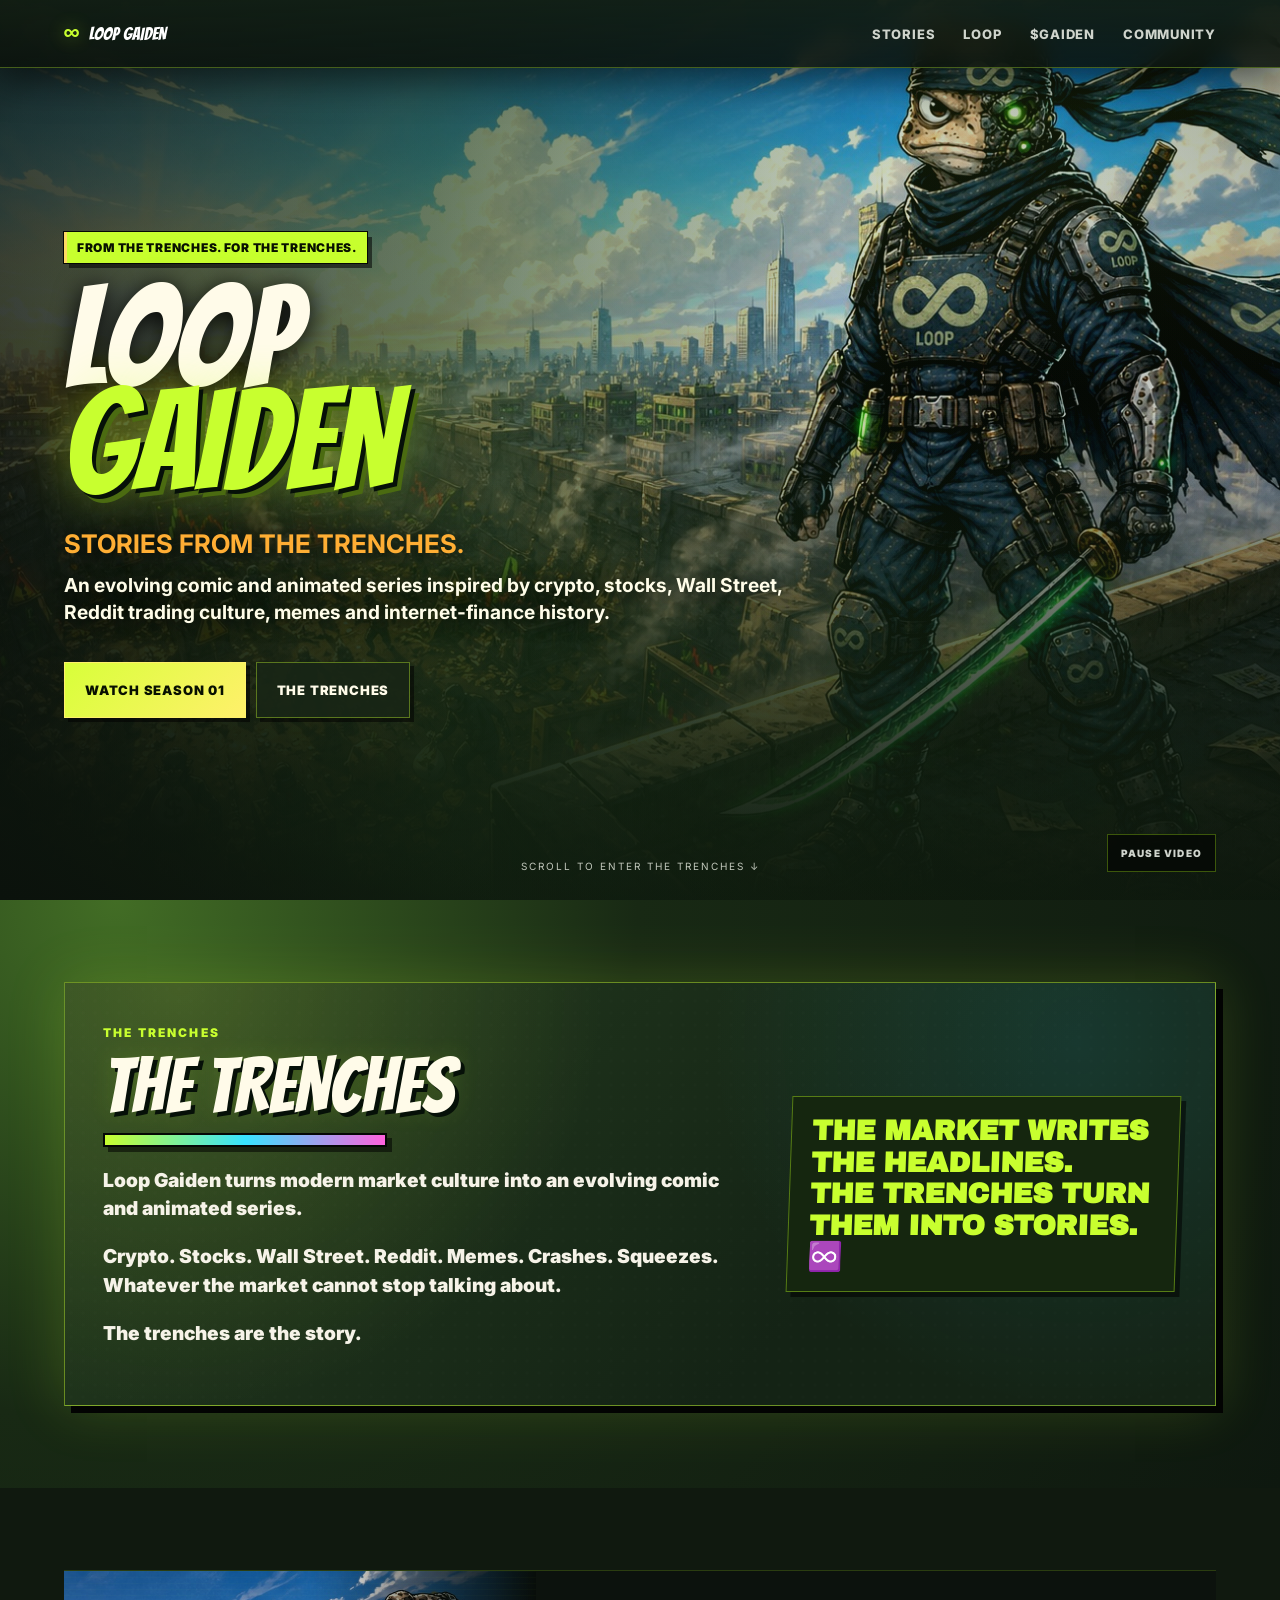
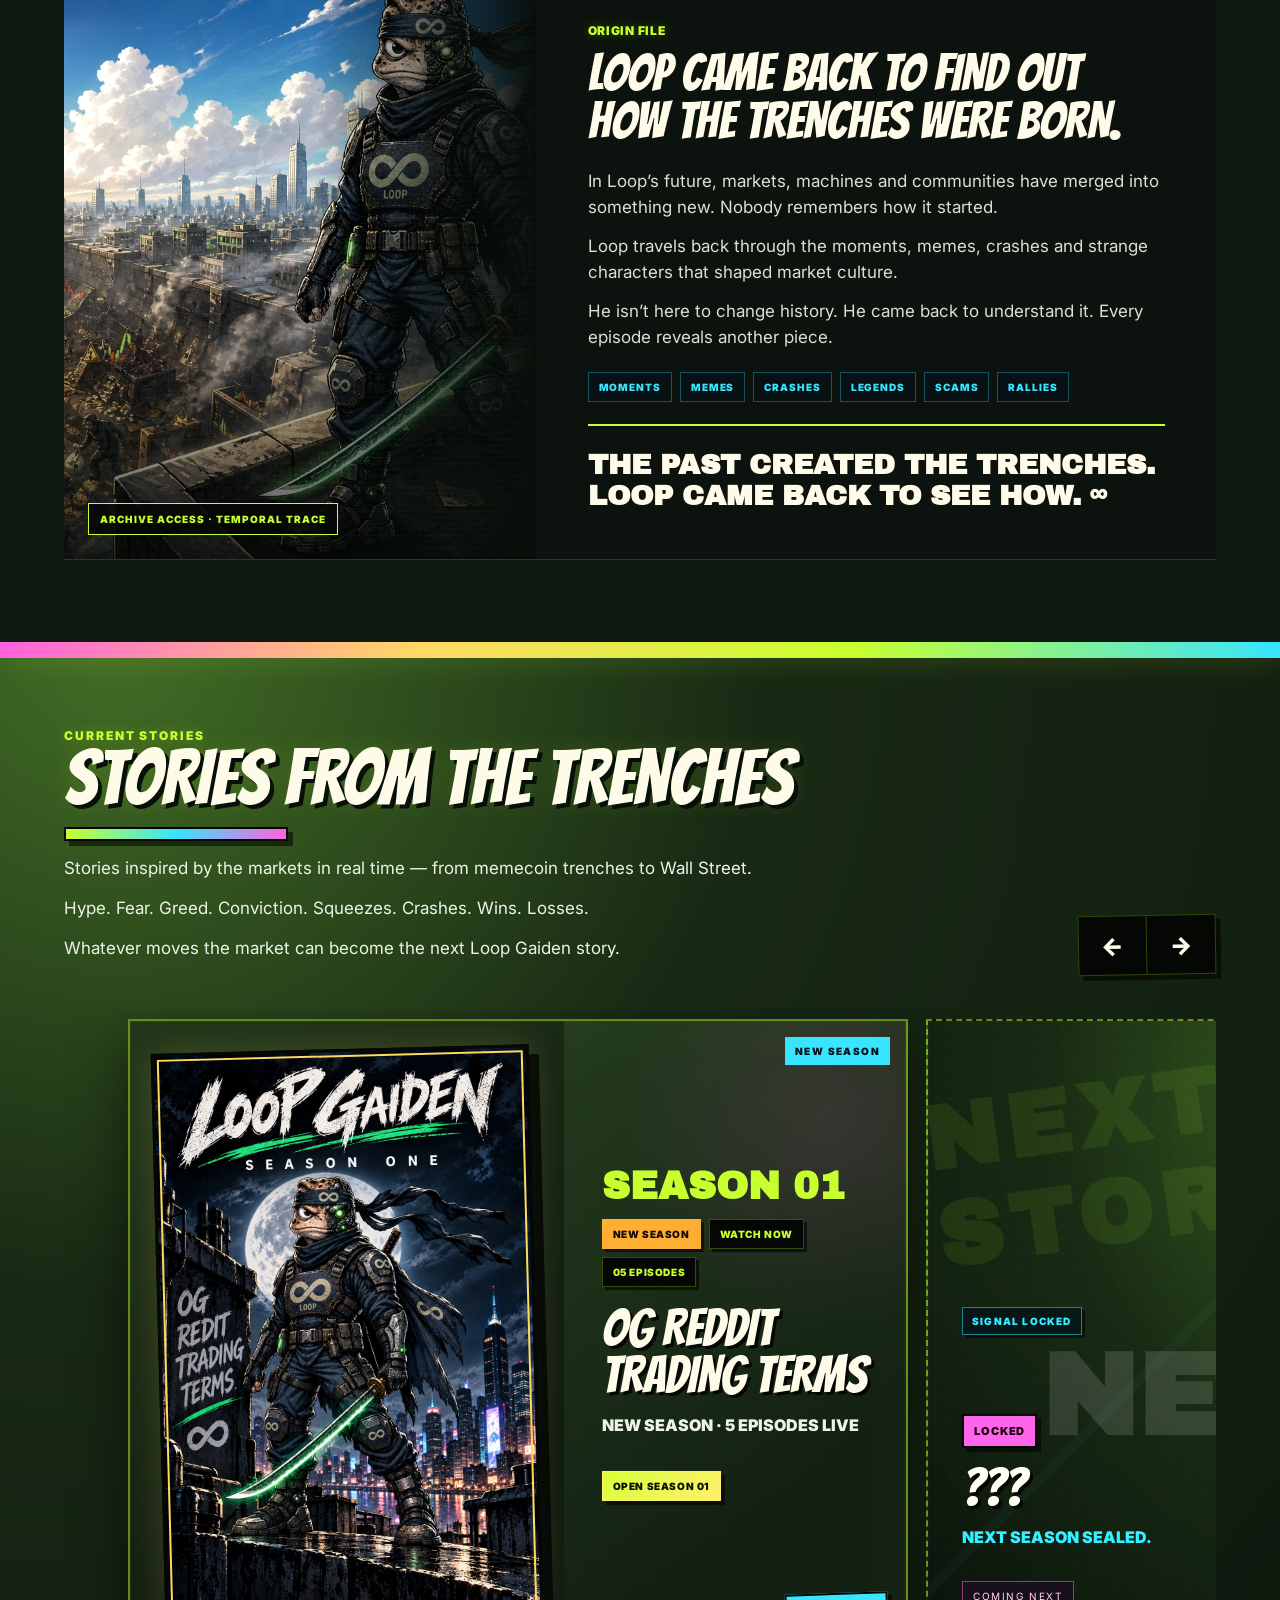
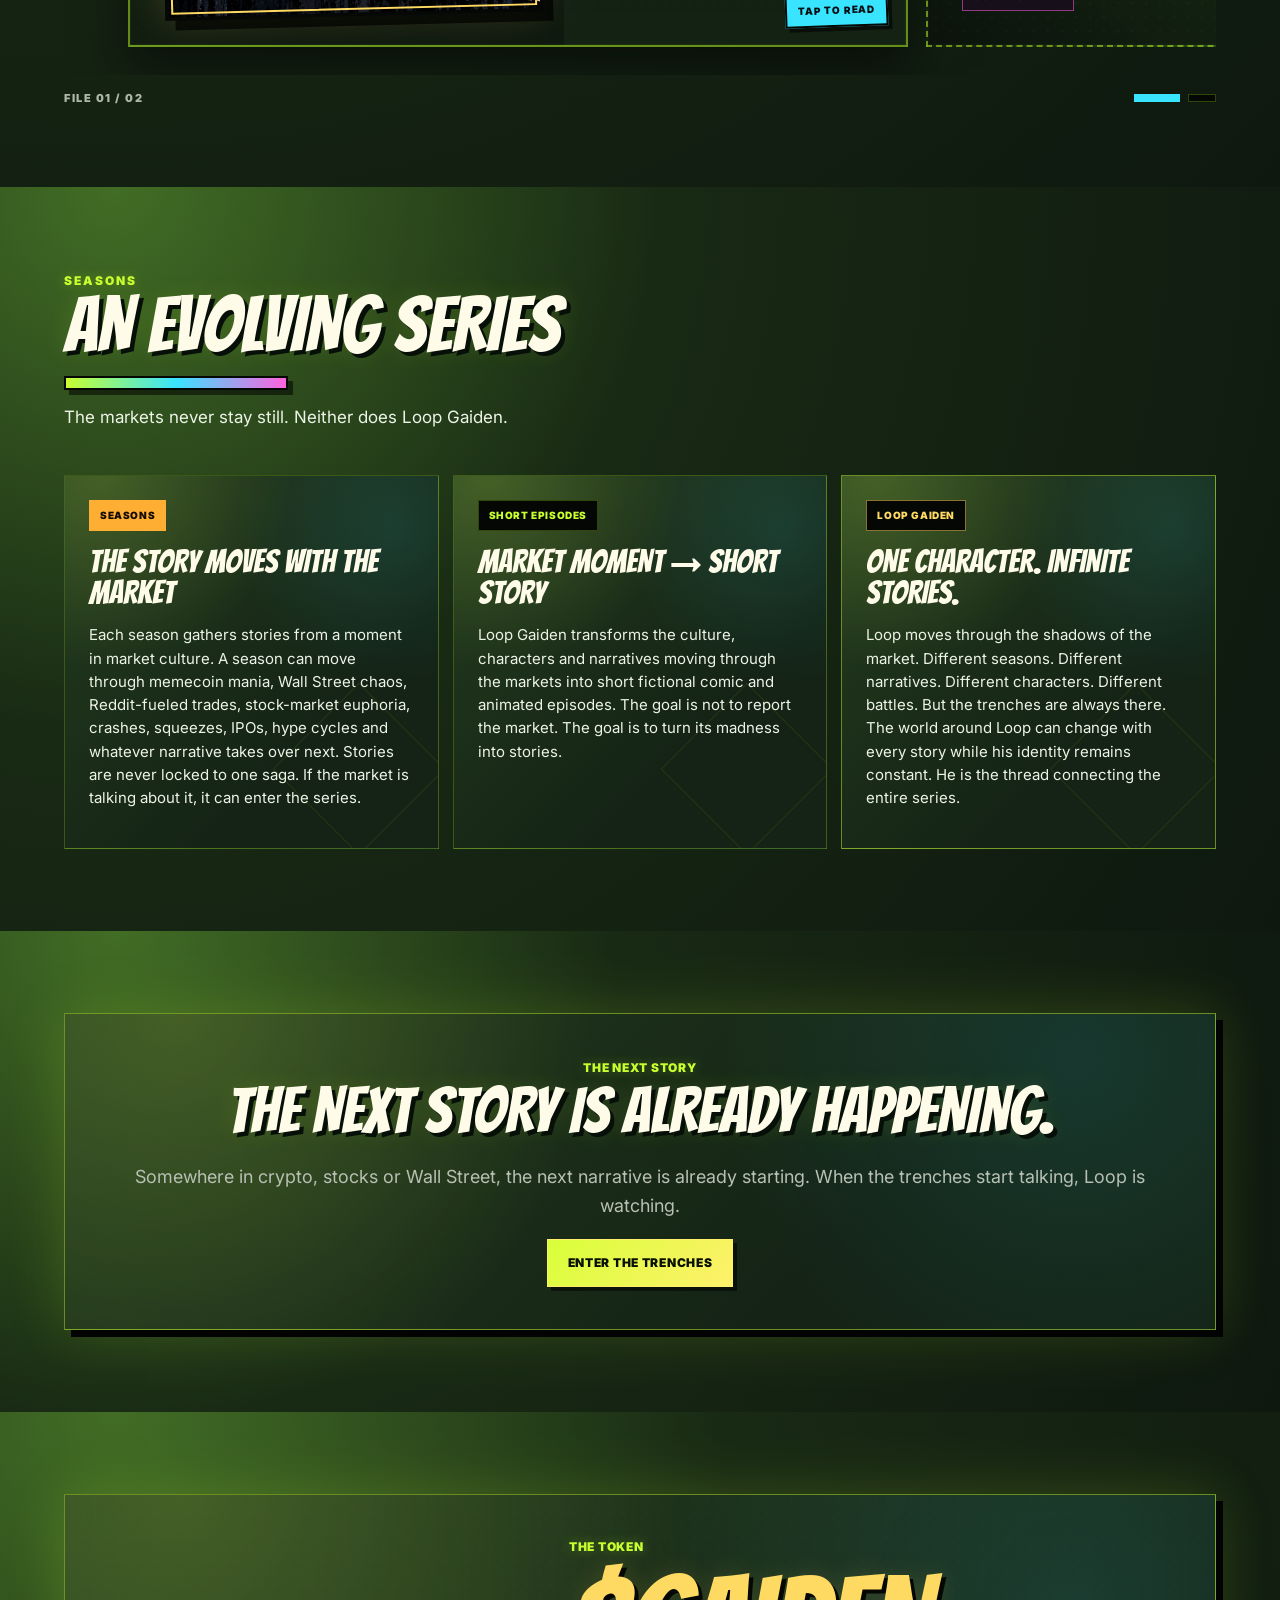
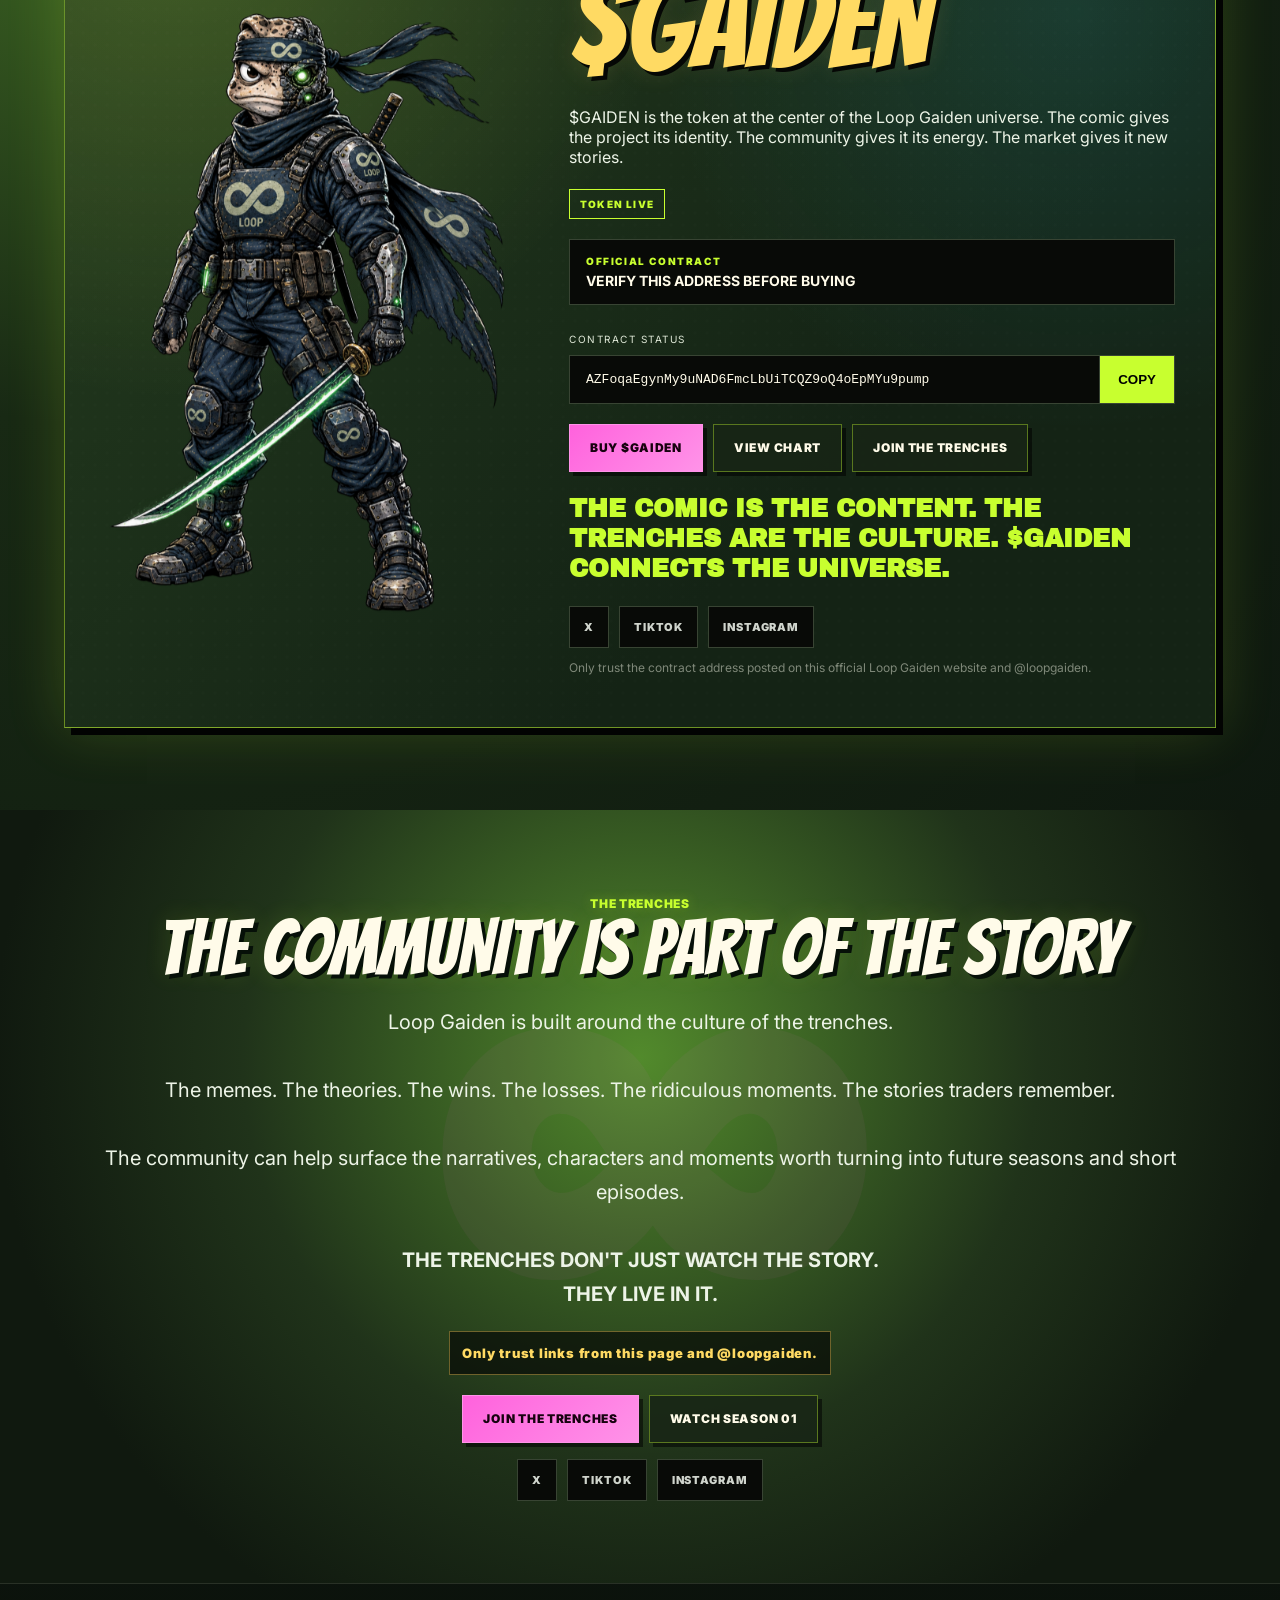
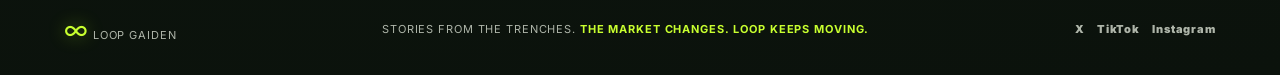
==== index.html @ d31ea7ac "Remove legacy issues from website" ====
<!doctype html>
<html lang="en">
<head>
  <meta charset="utf-8" />
  <meta name="viewport" content="width=device-width,initial-scale=1" />
  <meta name="theme-color" content="#10190f" />
  <meta name="description" content="Loop Gaiden is an evolving comic and animated series inspired by crypto, stocks, Wall Street, Reddit trading culture, memes and internet-finance history." />
  <link rel="canonical" href="https://loopgaiden.com/" />
  <meta property="og:type" content="website" />
  <meta property="og:url" content="https://loopgaiden.com/#issue-004" />
  <meta property="og:title" content="Loop Gaiden — Stories From the Trenches" />
  <meta property="og:description" content="Seasons and short episodes inspired by the markets, memes and internet-finance culture." />
  <meta property="og:image" content="https://loopgaiden.com/assets/optimized/season-01-og-reddit.jpg?v=20260922-season-01" />
  <meta property="og:image:alt" content="Loop Gaiden Season 01 OG Reddit Trading Terms poster" />
  <meta name="twitter:card" content="summary_large_image" />
  <meta name="twitter:title" content="Loop Gaiden — Stories From the Trenches" />
  <meta name="twitter:description" content="Seasons and short episodes inspired by the markets, memes and internet-finance culture." />
  <meta name="twitter:image" content="https://loopgaiden.com/assets/optimized/season-01-og-reddit.jpg?v=20260922-season-01" />
  <meta name="twitter:image:alt" content="Loop Gaiden Season 01 OG Reddit Trading Terms poster" />
  <title>Loop Gaiden — Enter the Trenches</title>
  <link rel="icon" href="assets/loop.png" type="image/png" />
  <link rel="apple-touch-icon" href="assets/loop.png" />
  <link rel="stylesheet" href="styles.css?v=20260923-clean-episodes" />
</head>
<body>
  <div class="grain" aria-hidden="true"></div>

  <header class="nav">
    <a class="brand" href="#top" aria-label="Loop Gaiden home">
      <span class="brand-mark">∞</span>
      <span>LOOP GAIDEN</span>
    </a>
    <button class="menu-btn" aria-label="Toggle menu" aria-expanded="false">☰</button>
    <nav class="nav-links">
      <a href="#stories">Stories</a>
      <a href="#loop">Loop</a>
      <a href="#token">$GAIDEN</a>
      <a href="#community">Community</a>
    </nav>
  </header>

  <main id="top">
    <section class="hero">
      <img class="hero-poster" src="assets/optimized/hero-loop-rooftop.jpg" alt="" />
      <video class="hero-bg" autoplay muted defaultmuted loop playsinline preload="metadata" poster="assets/optimized/hero-loop-rooftop.jpg" aria-hidden="true">
        <source src="assets/web-video/hero-bg-h264.mp4" type="video/mp4" />
      </video>
      <div class="hero-overlay"></div>
      <div class="hero-copy reveal">
        <div class="eyebrow">FROM THE TRENCHES. FOR THE TRENCHES.</div>
        <div class="hero-badge">STORIES FROM THE MARKET</div>
        <div class="start-cue">NEW SEASONS. SHORT EPISODES. SAME TRENCHES.</div>
        <h1>LOOP<br><span>GAIDEN</span></h1>
        <p class="hero-line"><strong>STORIES FROM THE TRENCHES.</strong><br><span>An evolving comic and animated series inspired by crypto, stocks, Wall Street, Reddit trading culture, memes and internet-finance history.</span><br><small>The market changes.<br>The stories move with it.</small></p>
        <div class="hero-actions">
          <a class="btn primary" href="#issue-004" data-open-issue="featuredSeason">WATCH SEASON 01</a>
          <a class="btn" href="#trenches">THE TRENCHES</a>
          <a class="btn ghost" href="#token">BUY $GAIDEN</a>
        </div>
      </div>
      <button class="hero-video-toggle" type="button" data-hero-video-toggle aria-pressed="false">PAUSE VIDEO</button>
      <div class="scroll-cue">SCROLL TO ENTER THE TRENCHES ↓</div>
    </section>

    <section class="latest-transmission">
      <div class="latest-inner reveal">
        <div>
          <span class="kicker">NOW PLAYING</span>
          <h2>SEASON 01: OG REDDIT TRADING TERMS</h2>
          <div class="launch-strip">
            <span>SEASON 01</span>
            <span>OG REDDIT TRADING TERMS</span>
            <span>EPISODES 01-05 LIVE</span>
          </div>
        </div>
        <button class="btn primary" type="button" data-open-issue="featuredSeason">OPEN SEASON</button>
      </div>
    </section>

    <section id="game" class="section game-section" hidden aria-hidden="true">
      <div class="game-inner reveal">
        <div class="game-copy">
          <span class="kicker">ARCADE FILE</span>
          <h2>LOOP GAIDEN GAME</h2>
          <p>A future 2D fight game set inside the wider Loop Gaiden universe, where Loop battles through trench culture one threat at a time.</p>
          <a class="game-cta" href="#mission">PAUSED</a>
        </div>
        <a class="game-cartridge game-cartridge-link" href="#mission" aria-label="Loop Gaiden series format">
          <img src="assets/game-clean.png" alt="" />
          <div class="game-glow"></div>
        </a>
      </div>
    </section>

    <section id="trenches" class="manifesto section culture-section">
      <div class="trenches-panel reveal">
        <div>
          <span>THE TRENCHES</span>
          <h2>THE TRENCHES</h2>
          <p>Loop Gaiden turns modern market culture into an evolving comic and animated series.</p>
          <p>Crypto. Stocks. Wall Street. Reddit. Memes. Crashes. Squeezes. Whatever the market cannot stop talking about.</p>
          <p>The trenches are the story.</p>
        </div>
        <div class="trenches-statements">
          <strong>THE MARKET WRITES THE HEADLINES.
THE TRENCHES TURN THEM INTO STORIES. ♾️</strong>
        </div>
      </div>
    </section>

    <section id="loop" class="section origin-section">
      <div class="origin-layout reveal">
        <div class="origin-visual" aria-hidden="true">
          <img src="assets/optimized/hero-loop-rooftop.jpg" alt="" />
          <div class="origin-scan"></div>
          <span>ARCHIVE ACCESS · TEMPORAL TRACE</span>
        </div>
        <div class="origin-copy">
          <span class="kicker">ORIGIN FILE</span>
          <h2>LOOP CAME BACK TO FIND OUT HOW THE TRENCHES WERE BORN.</h2>
          <p>In Loop’s future, markets, machines and communities have merged into something new. Nobody remembers how it started.</p>
          <p>Loop travels back through the moments, memes, crashes and strange characters that shaped market culture.</p>
          <p>He isn’t here to change history. <strong>He came back to understand it.</strong> Every episode reveals another piece.</p>
          <div class="origin-signals" aria-label="Market history signals"><span>MOMENTS</span><span>MEMES</span><span>CRASHES</span><span>LEGENDS</span><span>SCAMS</span><span>RALLIES</span></div>
          <strong class="origin-final">THE PAST CREATED THE TRENCHES.<br>LOOP CAME BACK TO SEE HOW. ∞</strong>
        </div>
      </div>
    </section>

    <section id="stories" class="section lords">
      <div class="issues-head reveal">
        <div class="section-head">
          <span>CURRENT STORIES</span>
          <h2>STORIES FROM THE TRENCHES</h2>
          <p>Stories inspired by the markets in real time — from memecoin trenches to Wall Street.<br><br>Hype. Fear. Greed. Conviction. Squeezes. Crashes. Wins. Losses.<br><br>Whatever moves the market can become the next Loop Gaiden story.</p>
        </div>
        <div class="issue-slider-controls" aria-label="Story slider controls">
          <button type="button" data-issue-slide="prev" aria-label="Previous story">←</button>
          <button type="button" data-issue-slide="next" aria-label="Next story">→</button>
        </div>
      </div>

      <div class="lord-grid issue-slider" data-issue-slider>
        <article class="lord-card farmer issue-cover reveal visible" data-ribbon="NEW SEASON" data-issue-key="featuredSeason" data-issue-target="story" role="button" tabindex="0" aria-controls="story" aria-expanded="false">
          <div class="cover-frame">
            <img src="assets/optimized/season-01-og-reddit.jpg?v=20260922-season-01" alt="Season 01 OG Reddit Trading Terms poster" />
          </div>
          <div class="lord-info issue-card-info">
            <div class="lord-index">SEASON 01</div>
            <div class="issue-card-badges">
              <span>LIVE NOW</span>
              <span>WATCH NOW</span>
              <span>05 EPISODES</span>
            </div>
            <h3>OG REDDIT TRADING TERMS</h3>
            <p>NEW SEASON · 5 EPISODES LIVE</p>
            <span class="status active issue-button" data-issue-label="OPEN SEASON 01" data-issue-key="featuredSeason">OPEN SEASON 01</span>
          </div>
        </article>

        <article class="lord-card silhouette reveal visible"><div><b>NEXT</b><h3>???</h3><p>NEXT SEASON SEALED.</p><span>COMING NEXT</span></div></article>
      </div>
      <div class="issue-slider-status" aria-live="polite">
        <span data-issue-slider-status>SEASON 01 / 02</span>
        <div class="issue-slider-dots" data-issue-slider-dots aria-label="Issue slider position"></div>
      </div>
      <div class="issue-unlock-cue reveal">
        <span>THE TRENCHES CHANGE.</span>
        <strong>THE STORIES EVOLVE.</strong>
      </div>
    </section>

    <section id="mission" class="section mission">
      <div class="section-head reveal">
        <span>SEASONS</span>
        <h2>AN EVOLVING SERIES</h2>
        <p>The markets never stay still. Neither does Loop Gaiden.</p>
      </div>

      <div class="mission-path reveal">
        <article class="mission-chapter live">
          <div class="mission-marker">01</div>
          <div class="mission-card">
            <span class="mission-status">SEASONS</span>
            <h3>THE STORY MOVES WITH THE MARKET</h3>
            <p>Each season gathers stories from a moment in market culture. A season can move through memecoin mania, Wall Street chaos, Reddit-fueled trades, stock-market euphoria, crashes, squeezes, IPOs, hype cycles and whatever narrative takes over next. Stories are never locked to one saga. If the market is talking about it, it can enter the series.</p>
            <ul>
              <li>Evolving seasons</li><li>Short comic episodes</li><li>Animated releases</li><li>New trench characters</li><li>Wall Street and stock-market stories</li><li>Crypto and memecoin culture</li><li>Reddit and internet-finance history</li><li>Loop keeps moving</li>
            </ul>
            <strong class="trenches-call">THE MARKET NEVER STOPS. NEITHER DO THE STORIES. ∞</strong>
          </div>
        </article>

        <article class="mission-chapter active">
          <div class="mission-marker">02</div>
          <div class="mission-card">
            <span class="mission-status">SHORT EPISODES</span>
            <h3>MARKET MOMENT → SHORT STORY</h3>
            <p>Loop Gaiden transforms the culture, characters and narratives moving through the markets into short fictional comic and animated episodes. The goal is not to report the market. The goal is to turn its madness into stories.</p>
            <ul><li>01 — THE MARKET MOVES: A new narrative captures everyone's attention.</li><li>02 — THE TRENCHES REACT: Traders, communities and the internet turn it into culture.</li><li>03 — LOOP ENTERS THE STORY: That moment becomes a run of short episodes.</li></ul>
            <strong class="trenches-call">CRYPTO. STOCKS. WALL STREET. MEMES. MARKET PSYCHOLOGY. INTERNET CULTURE.</strong>
          </div>
        </article>

        <article id="loop" class="mission-chapter next">
          <div class="mission-marker">03</div>
          <div class="mission-card">
            <span class="mission-status">LOOP GAIDEN</span>
            <h3>ONE CHARACTER. INFINITE STORIES.</h3>
            <p>Loop moves through the shadows of the market. Different seasons. Different narratives. Different characters. Different battles. But the trenches are always there. The world around Loop can change with every story while his identity remains constant. He is the thread connecting the entire series.</p>
            <strong class="trenches-call">THE MARKET CHANGES. LOOP KEEPS MOVING. ∞</strong>
          </div>
        </article>

        <article class="mission-final">
          <span>THE NEXT STORY</span>
          <h3>The next story<br>is already happening.</h3>
          <p>Somewhere in crypto, stocks or Wall Street, the next narrative is already starting. When the trenches start talking, Loop is watching.</p>
          <strong>THE MARKET WRITES THE HEADLINES. WE TURN THEM INTO COMICS. ∞</strong>
        </article>
      </div>
    </section>

    <section id="story" class="section story issue-viewer" aria-hidden="true">
      <div class="section-head reveal">
        <span>SEASON 01</span>
        <h2>OG REDDIT TRADING TERMS</h2>
        <p>Five short episodes tracing the language and rituals of the early trenches.</p>
      </div>
      <div class="scene-stack">
        <article class="issue-start reveal" id="issue-cover" data-issue-cover>
          <div class="issue-start-cover"><img src="assets/optimized/season-01-og-reddit.jpg?v=20260922-season-01" alt="Season 01 OG Reddit Trading Terms poster" /></div>
          <div class="issue-start-copy"><span class="kicker">SEASON 01</span><h3>OG REDDIT TRADING TERMS</h3><p>Stonks. Apes. Altseason. Buttcoin. Gain Porn. The language of the trenches begins here.</p></div>
        </article>
      </div>
    </section>

    <section class="section next-issue">
      <div class="next-issue-inner reveal">
        <span class="kicker">THE NEXT STORY</span>
        <h2>THE NEXT STORY IS ALREADY HAPPENING.</h2>
        <p>Somewhere in crypto, stocks or Wall Street, the next narrative is already starting. When the trenches start talking, Loop is watching.</p>
        <a class="btn primary" href="#community">ENTER THE TRENCHES</a>
      </div>
    </section>

    <section id="token" class="section token">
      <div class="token-card reveal">
        <img src="assets/loop.png" alt="Loop" />
        <div>
          <span class="kicker">THE TOKEN</span>
          <h2>$GAIDEN</h2>
          <p>$GAIDEN is the token at the center of the Loop Gaiden universe. The comic gives the project its identity. The community gives it its energy. The market gives it new stories.</p>
          <div class="launch-badge">TOKEN LIVE</div>
          <div class="launch-state">
            <span>OFFICIAL CONTRACT</span>
            <strong>VERIFY THIS ADDRESS BEFORE BUYING</strong>
          </div>
          <label>CONTRACT STATUS</label>
          <div class="ca-row">
            <code id="ca">AZFoqaEgynMy9uNAD6FmcLbUiTCQZ9oQ4oEpMYu9pump</code>
            <button id="copyCA">COPY</button>
          </div>
          <div class="token-actions">
            <a class="btn primary" href="https://pump.fun/coin/AZFoqaEgynMy9uNAD6FmcLbUiTCQZ9oQ4oEpMYu9pump" target="_blank" rel="noopener">BUY $GAIDEN</a>
            <a class="btn" href="https://dexscreener.com/solana/AZFoqaEgynMy9uNAD6FmcLbUiTCQZ9oQ4oEpMYu9pump" target="_blank" rel="noopener">VIEW CHART</a>
            <a class="btn" href="#community">JOIN THE TRENCHES</a>
          </div>
          <strong class="token-tagline">THE COMIC IS THE CONTENT. THE TRENCHES ARE THE CULTURE. $GAIDEN CONNECTS THE UNIVERSE.</strong>
          <div class="social-links" aria-label="Loop Gaiden social links">
            <a href="https://x.com/loopgaiden" target="_blank" rel="noopener">X</a>
            <a href="https://www.tiktok.com/@loopgaiden" target="_blank" rel="noopener">TikTok</a>
            <a href="https://www.instagram.com/loopgaiden/" target="_blank" rel="noopener">Instagram</a>
          </div>
          <p class="fineprint">Only trust the contract address posted on this official Loop Gaiden website and @loopgaiden.</p>
        </div>
      </div>
    </section>

    <section id="community" class="section community">
      <div class="community-inner reveal">
        <span class="kicker">THE TRENCHES</span>
        <h2>THE COMMUNITY IS PART OF THE STORY</h2>
        <p>Loop Gaiden is built around the culture of the trenches.<br><br>The memes. The theories. The wins. The losses. The ridiculous moments. The stories traders remember.<br><br>The community can help surface the narratives, characters and moments worth turning into future seasons and short episodes.<br><br><strong>THE TRENCHES DON'T JUST WATCH THE STORY.<br>THEY LIVE IN IT.</strong></p>
        <p class="official-warning">Only trust links from this page and @loopgaiden.</p>
        <div class="community-actions">
          <a class="btn primary" href="https://x.com/loopgaiden" target="_blank" rel="noopener">JOIN THE TRENCHES</a>
          <button class="btn" type="button" data-open-issue="featuredSeason">WATCH SEASON 01</button>
        </div>
        <div class="social-links community-socials" aria-label="Loop Gaiden social links">
          <a href="https://x.com/loopgaiden" target="_blank" rel="noopener">X</a>
          <a href="https://www.tiktok.com/@loopgaiden" target="_blank" rel="noopener">TikTok</a>
          <a href="https://www.instagram.com/loopgaiden/" target="_blank" rel="noopener">Instagram</a>
        </div>
      </div>
    </section>

    <section class="section link-hub">
      <div class="section-head reveal">
        <span>OFFICIAL LINKS</span>
        <h2>FOLLOW THE REAL LOOP.</h2>
        <p>Only use these links for social updates and relaunch status.</p>
      </div>
      <div class="hub-grid reveal">
        <a href="https://x.com/loopgaiden" target="_blank" rel="noopener"><span>X</span><strong>@loopgaiden</strong></a>
        <a href="https://www.tiktok.com/@loopgaiden" target="_blank" rel="noopener"><span>TikTok</span><strong>@loopgaiden</strong></a>
        <a href="https://www.instagram.com/loopgaiden/" target="_blank" rel="noopener"><span>Instagram</span><strong>@loopgaiden</strong></a>
      </div>
    </section>
  </main>

  <footer>
    <div><span class="brand-mark">∞</span> LOOP GAIDEN</div>
    <div>STORIES FROM THE TRENCHES. <b>THE MARKET CHANGES. LOOP KEEPS MOVING.</b></div>
    <div class="footer-socials">
      <a href="https://x.com/loopgaiden" target="_blank" rel="noopener">X</a>
      <a href="https://www.tiktok.com/@loopgaiden" target="_blank" rel="noopener">TikTok</a>
      <a href="https://www.instagram.com/loopgaiden/" target="_blank" rel="noopener">Instagram</a>
    </div>
  </footer>

  <div class="mobile-sticky">
    <a href="#issue-004" data-open-issue="featuredSeason">Watch</a>
    <a href="#token">Buy</a>
    <a href="#community">Community</a>
  </div>

  <script src="script.js?v=20260924-seasons-only"></script>
</body>
</html>
---- styles.css ----
@import url('https://fonts.googleapis.com/css2?family=Archivo+Black&family=Bangers&family=Inter:wght@400;600;700;800&display=swap');

:root{
  --bg:#070906; --panel:#0d110d; --ink:#f6f3e8; --muted:#9aa294;
  --acid:#a8ef16; --acid2:#73b900; --gold:#d2a84b; --line:#273024;
  --max:1180px;
}
*{box-sizing:border-box} html{scroll-behavior:smooth} body{margin:0;background:var(--bg);color:var(--ink);font-family:Inter,system-ui,sans-serif;overflow-x:hidden}
body::selection{background:var(--acid);color:#081000}
.grain{position:fixed;inset:0;pointer-events:none;z-index:99;opacity:.08;background-image:url("data:image/svg+xml,%3Csvg viewBox='0 0 180 180' xmlns='http://www.w3.org/2000/svg'%3E%3Cfilter id='n'%3E%3CfeTurbulence type='fractalNoise' baseFrequency='.9' numOctaves='3' stitchTiles='stitch'/%3E%3C/filter%3E%3Crect width='100%25' height='100%25' filter='url(%23n)' opacity='.35'/%3E%3C/svg%3E")}
.nav{height:68px;position:fixed;top:0;left:0;right:0;z-index:50;display:flex;align-items:center;justify-content:space-between;padding:0 5vw;background:linear-gradient(#050705e8,#050705aa);backdrop-filter:blur(10px);border-bottom:1px solid #ffffff12}
.brand{display:flex;gap:10px;align-items:center;color:white;text-decoration:none;font-family:'Archivo Black',sans-serif;font-size:18px}.brand-mark{color:var(--acid);font-size:26px}
.nav-links{display:flex;gap:28px}.nav-links a{color:#cfd4cc;text-decoration:none;font-size:13px;font-weight:800;letter-spacing:.08em;text-transform:uppercase}.nav-links a:hover{color:var(--acid)}
.menu-btn{display:none;background:none;border:0;color:white;font-size:24px}
.hero{height:100svh;min-height:720px;position:relative;display:flex;align-items:center;overflow:hidden}.hero-bg{position:absolute;inset:0;width:100%;height:100%;object-fit:cover;filter:saturate(1.08) contrast(1.05);transform:scale(1.03)}.hero-overlay{position:absolute;inset:0;background:linear-gradient(90deg,#050705d8 0%,#050705a4 30%,#0507052b 62%,#05070542 100%),linear-gradient(0deg,#070906 0%,transparent 32%)}
.hero-copy{position:relative;z-index:2;width:min(720px,88vw);margin-left:max(5vw,calc((100vw - var(--max))/2));padding-top:50px}.eyebrow,.kicker{font-size:12px;font-weight:900;letter-spacing:.2em;color:var(--acid);text-transform:uppercase}.eyebrow{display:inline-block;margin-bottom:24px;padding:8px 10px;border-left:3px solid var(--acid);background:#0507058c}
h1,h2,h3{font-family:'Archivo Black',sans-serif;margin:0;letter-spacing:-.045em}.hero h1{font-size:clamp(72px,11vw,150px);line-height:.73;text-shadow:0 8px 50px #000}.hero h1 span{color:var(--acid)}.hero-line{font-size:clamp(20px,2vw,31px);font-weight:800;line-height:1.2;margin:36px 0}.hero-line strong{color:var(--acid)}
.hero-actions,.token-actions,.community-actions{display:flex;flex-wrap:wrap;gap:10px}.btn{display:inline-flex;align-items:center;justify-content:center;min-height:48px;padding:0 20px;border:1px solid #66725e;color:white;text-decoration:none;font-family:inherit;font-size:12px;font-weight:900;letter-spacing:.08em;background:#0b0f0bba;transition:.2s;cursor:pointer}.btn:hover{transform:translateY(-2px);border-color:var(--acid)}.btn.primary{background:var(--acid);color:#0b0d09;border-color:var(--acid)}.btn.ghost{border-color:var(--acid);color:var(--acid)}.btn.disabled{border-color:#343d31;color:#6f7869;cursor:not-allowed;transform:none}
.scroll-cue{position:absolute;bottom:28px;left:50%;transform:translateX(-50%);z-index:3;font-size:10px;letter-spacing:.2em;color:#c1c7bb}
.latest-transmission{padding:28px 5vw;background:#a8ef16;color:#081000}.latest-inner{max-width:var(--max);margin:0 auto;display:flex;align-items:center;justify-content:space-between;gap:24px}.latest-inner .kicker{color:#253300}.latest-inner h2{font-size:clamp(24px,3vw,42px);line-height:1;margin-top:6px}.latest-inner .btn.primary{border-color:#081000;background:#081000;color:var(--acid)}.launch-strip{display:flex;flex-wrap:wrap;gap:8px;margin-top:12px}.launch-strip span{display:inline-flex;align-items:center;min-height:30px;padding:0 10px;border:1px solid #081000;background:#081000;color:var(--acid);font-size:10px;font-weight:900;letter-spacing:.12em;text-transform:uppercase}.launch-strip span:last-child{background:#d7ff70;color:#081000}
.game-section{background:#050705;overflow:hidden}.game-inner{display:grid;grid-template-columns:.9fr 1.1fr;gap:54px;align-items:center}.game-copy h2{font-size:clamp(46px,7vw,92px);line-height:.9}.game-copy p{max-width:520px;color:#c3c9bf;font-size:20px;line-height:1.6}.game-cta{display:inline-flex;align-items:center;justify-content:center;min-height:54px;margin-top:20px;padding:0 24px;border:2px solid var(--acid);color:#081000;background:var(--acid);text-decoration:none;font-family:'Archivo Black',sans-serif;font-size:15px;letter-spacing:.1em;animation:blinkButton 1.05s steps(2,end) infinite}.game-cartridge{position:relative;display:grid;place-items:center;min-height:560px}.game-cartridge img{position:relative;z-index:2;width:min(520px,90%);filter:drop-shadow(0 34px 45px #000b);animation:floatCartridge 3.8s ease-in-out infinite}.game-glow{position:absolute;width:min(440px,74%);height:40%;border-radius:50%;background:#a8ef1620;filter:blur(42px);animation:glowPulse 3.8s ease-in-out infinite}@keyframes floatCartridge{0%,100%{transform:translateY(0) rotate(-1.5deg)}50%{transform:translateY(-22px) rotate(1deg)}}@keyframes blinkButton{0%,48%{box-shadow:0 0 0 #a8ef1600;filter:brightness(1)}49%,100%{box-shadow:0 0 28px #a8ef1680;filter:brightness(1.25)}}@keyframes glowPulse{0%,100%{opacity:.45;transform:scale(.95)}50%{opacity:.95;transform:scale(1.08)}}
.section{padding:110px 5vw}.section>*{max-width:var(--max);margin-left:auto;margin-right:auto}.manifesto{background:linear-gradient(135deg,#0a0d09,#11170e)}.manifesto h2,.section-head h2,.community h2{font-size:clamp(40px,6vw,78px);line-height:.95}
.section-head{margin-bottom:48px}.section-head>span{color:var(--acid);font-weight:900;letter-spacing:.16em;font-size:12px}.section-head p{color:var(--muted);font-size:17px}
.mission{position:relative;background:linear-gradient(180deg,#090c08,#0d110d 48%,#070906);overflow:hidden}.mission:before{content:"∞";position:absolute;right:-6vw;top:60px;font:900 min(34vw,420px) 'Archivo Black';color:#a8ef1607;pointer-events:none}.mission-path{position:relative;display:grid;gap:22px}.mission-path:before{content:"";position:absolute;top:24px;bottom:170px;left:38px;width:2px;background:linear-gradient(var(--acid),#a8ef1640,#ffffff10)}.mission-chapter{position:relative;display:grid;grid-template-columns:76px 1fr;gap:24px;align-items:start}.mission-marker{position:relative;z-index:2;display:grid;place-items:center;width:76px;height:76px;border:1px solid #a8ef164a;background:#070906;color:var(--acid);font:900 24px 'Archivo Black';box-shadow:0 0 32px #a8ef1614}.mission-card{position:relative;min-height:220px;padding:30px;border:1px solid #2d3829;background:linear-gradient(135deg,#101610,#090c08);overflow:hidden}.mission-card:after{content:"";position:absolute;inset:auto 18px 18px auto;width:120px;height:120px;border:1px solid #a8ef1618;transform:rotate(45deg)}.mission-status{display:inline-flex;max-width:100%;margin-bottom:16px;padding:8px 10px;border:1px solid #a8ef1645;background:#050705;color:var(--acid);font-size:10px;font-weight:900;letter-spacing:.12em;line-height:1.3}.mission-card h3{position:relative;z-index:1;font-size:clamp(28px,3.2vw,48px);line-height:.96}.mission-card p{position:relative;z-index:1;max-width:680px;color:#c7cec1;font-size:17px;line-height:1.55}.mission-card ul{position:relative;z-index:1;display:grid;grid-template-columns:repeat(2,minmax(0,1fr));gap:10px 20px;margin:22px 0 0;padding:0;list-style:none}.mission-card li{position:relative;padding-left:18px;color:#aeb7a8;font-size:14px;font-weight:800;line-height:1.35}.mission-card li:before{content:"";position:absolute;left:0;top:.58em;width:7px;height:7px;background:var(--acid)}.mission-chapter.live .mission-card,.mission-chapter.active .mission-card{border-color:#a8ef1658}.mission-chapter.live .mission-status{background:var(--acid);color:#081000}.mission-chapter.active .mission-marker{background:var(--acid);color:#081000;animation:missionPulse 2.4s ease-in-out infinite}.mission-chapter.active .mission-card{box-shadow:0 0 42px #a8ef1618}.mission-chapter.active .mission-card:before{content:"CURRENT MISSION";position:absolute;right:22px;top:22px;color:#a8ef1630;font:900 28px 'Archivo Black';letter-spacing:.04em}.mission-chapter.next .mission-marker{border-color:var(--gold);color:var(--gold)}.mission-chapter.next .mission-status{border-color:#d2a84b66;color:var(--gold)}.mission-chapter.sealed .mission-card{background:linear-gradient(135deg,#101510,#050705)}.mission-chapter.sealed .mission-marker,.mission-chapter.hunt .mission-marker,.mission-chapter.future .mission-marker{color:#8f9988;border-color:#65725b}.boss-chip,.trenches-call{position:relative;z-index:1;display:inline-flex;margin-top:24px;padding:12px 14px;border:1px solid var(--acid);color:var(--acid);font-size:12px;font-weight:900;letter-spacing:.12em;line-height:1.25}.boss-chip.defeated{background:#a8ef16;color:#081000}.trenches-call{font-family:'Archivo Black',sans-serif;font-size:clamp(20px,3vw,36px);line-height:1;background:#11180f}.extractor-silhouette{position:absolute;right:28px;bottom:-32px;font:900 190px 'Archivo Black';color:#a8ef160d;line-height:1}.boss-grid{position:relative;z-index:1;display:grid;grid-template-columns:repeat(7,1fr);gap:8px;margin-top:24px}.boss-grid span{min-height:74px;padding:12px 8px;border:1px solid #33402e;background:#070906;color:#788274;display:grid;place-items:center;text-align:center;font-size:11px;font-weight:900;letter-spacing:.08em}.boss-grid .defeated{background:var(--acid);border-color:var(--acid);color:#081000}.boss-grid .active{border-color:var(--acid);color:var(--acid);box-shadow:0 0 24px #a8ef161f}.mission-final{position:relative;margin-left:100px;padding:46px;border:1px dashed #a8ef1655;background:radial-gradient(circle at 50% 0%,#1d2916,#050705 58%);text-align:center;overflow:hidden}.mission-final:before{content:"?";position:absolute;right:24px;top:-36px;font:900 190px 'Archivo Black';color:#ffffff08}.mission-final span{color:var(--acid);font-size:12px;font-weight:900;letter-spacing:.18em}.mission-final h3{font-size:clamp(34px,5vw,72px);line-height:.95;margin:18px 0}.mission-final p{color:#c7cec1;font-size:19px}.mission-final strong{display:inline-flex;margin-top:12px;padding:10px 14px;border:1px solid #65725b;color:#8f9988;font-size:11px;letter-spacing:.14em}@keyframes missionPulse{0%,100%{box-shadow:0 0 0 0 #a8ef1640}50%{box-shadow:0 0 0 12px #a8ef1600}}
.story{background:#080b08}.issue-viewer:not(.open){display:none}.reader-progress{max-width:520px;margin-top:22px;color:#cfd4cc;font-size:12px;font-weight:900;letter-spacing:.1em;text-transform:uppercase}.progress-track{height:7px;margin-top:10px;border:1px solid #384433;background:#050705;overflow:hidden}.progress-track span{display:block;width:20%;height:100%;background:var(--acid);transition:width .25s ease}.scene-picker{display:flex;flex-wrap:wrap;gap:8px;margin-top:16px}.scene-picker button{width:40px;height:36px;border:1px solid #384433;background:#080a07;color:#cfd4cc;font-family:inherit;font-size:11px;font-weight:900;cursor:pointer}.scene-picker button.active,.scene-picker button:hover,.scene-picker button:focus-visible{border-color:var(--acid);background:var(--acid);color:#081000;outline:0}.issue-actions{display:flex;flex-wrap:wrap;gap:10px;margin-top:24px}.issue-actions button{font-family:inherit;cursor:pointer}
.scene-stack{display:grid;gap:24px}.issue-start{display:grid;grid-template-columns:.9fr 1fr;gap:40px;align-items:center;min-height:560px;padding:34px;border:1px solid #a8ef1630;background:radial-gradient(circle at 20% 20%,#1b2517,#080b08 58%);scroll-margin-top:92px}.issue-start-cover img{display:block;width:min(420px,100%);margin:auto;border:1px solid #a8ef1640;box-shadow:0 24px 70px #000b}.issue-start-copy h3{font-size:clamp(52px,7vw,96px);line-height:.9}.issue-start-copy p{color:#c3c9bf;font-size:18px;line-height:1.6}.scene{position:relative;display:grid;grid-template-columns:1.45fr .8fr;min-height:470px;border:1px solid var(--line);background:#0d110d;overflow:hidden;scroll-margin-top:92px}.scene.reverse{grid-template-columns:.8fr 1.45fr}.scene.reverse .scene-media{grid-column:2;grid-row:1}.scene.reverse .scene-copy{grid-column:1;grid-row:1}.scene-media{position:relative;min-height:470px;background:#050705}.scene img,.scene video{width:100%;height:100%;min-height:470px;object-fit:cover;background:#050705}.scene video{display:block}.video-loading,.video-retry{position:absolute;left:16px;bottom:16px;padding:9px 11px;border:1px solid #a8ef1645;background:#050705d9;color:var(--acid);font-size:10px;font-weight:900;letter-spacing:.12em}.video-loading{pointer-events:none}.video-retry{display:none;cursor:pointer;font-family:inherit}.scene-media.loaded .video-loading{opacity:0}.scene-media.failed .video-loading{display:none}.scene-media.failed .video-retry{display:inline-flex}.scene-copy{padding:48px;display:flex;flex-direction:column;justify-content:center}.scene-copy span{color:var(--acid);font-size:11px;font-weight:900;letter-spacing:.15em}.scene-copy h3{font-size:clamp(31px,4vw,56px);line-height:.94;margin:14px 0}.scene-copy p{color:#b8c0b4;line-height:1.6;font-size:17px}.scene-nav{display:flex;flex-wrap:wrap;gap:10px;margin-top:18px}.scene-next{width:max-content;border:1px solid #66725e;background:#0b0f0bba;color:white;padding:13px 16px;font-family:inherit;font-size:11px;font-weight:900;letter-spacing:.08em;cursor:pointer;transition:.2s}.scene-next:hover,.scene-next:focus-visible{border-color:var(--acid);color:var(--acid);transform:translateY(-2px);outline:0}.scene-next:disabled{border-color:#30382c;color:#65705f;cursor:not-allowed;transform:none}.scene-num{position:absolute;top:20px;left:20px;z-index:2;font-family:'Archivo Black';font-size:68px;color:#ffffff18}
.scene-media,.scene-copy{min-width:0}.scene-copy h3{max-width:100%;overflow-wrap:anywhere;word-break:break-word}.scene.reverse .scene-copy h3{font-size:clamp(26px,2.55vw,38px)}
.locked{min-height:320px;border:1px dashed #65725b;background:radial-gradient(circle at 50% 20%,#1a2412,#090b08 65%);display:grid;place-items:center;text-align:center;scroll-margin-top:92px}.locked .lock-icon{font-size:80px;color:var(--acid)}.locked small{display:block;color:var(--muted);letter-spacing:.2em}.locked h3{font-size:38px;margin:8px}.issue-actions-bottom{justify-content:center}
.lords{background:#0a0d09;overflow:hidden}.issues-head{display:grid;grid-template-columns:minmax(0,1fr) auto;gap:24px;align-items:end;margin-bottom:34px}.issues-head .section-head{margin:0}.issues-head h2{font-size:clamp(56px,8vw,118px);line-height:.82}.issue-slider-controls{display:flex;border:1px solid #a8ef1645;background:#050705}.issue-slider-controls button{width:68px;height:58px;border:0;border-right:1px solid #a8ef1645;background:transparent;color:var(--ink);font:900 24px Inter,system-ui,sans-serif;cursor:pointer;transition:.2s}.issue-slider-controls button:last-child{border-right:0}.issue-slider-controls button:hover,.issue-slider-controls button:focus-visible{background:var(--acid);color:#081000;outline:0}.lord-grid{display:flex;gap:18px;max-width:none!important;margin-left:0;margin-right:0;overflow-x:auto;overscroll-behavior-x:contain;scroll-snap-type:x mandatory;scroll-padding-left:max(5vw,calc((100vw - var(--max))/2));padding:0 max(5vw,calc((100vw - var(--max))/2)) 18px;scrollbar-width:thin;scrollbar-color:var(--acid) #121810;cursor:grab;user-select:none;-webkit-overflow-scrolling:touch}.lord-grid.is-dragging{cursor:grabbing;scroll-snap-type:none}.lord-grid.is-dragging .lord-card{pointer-events:none}.lord-grid::-webkit-scrollbar{height:8px}.lord-grid::-webkit-scrollbar-track{background:#121810}.lord-grid::-webkit-scrollbar-thumb{background:var(--acid)}.lord-card{flex:0 0 min(78vw,720px);min-height:540px;border:1px solid #2c3628;background:#101510;position:relative;overflow:hidden;scroll-snap-align:start}.lord-card.farmer{display:grid;grid-template-columns:minmax(300px,.95fr) minmax(260px,.75fr);cursor:pointer;transition:border-color .2s ease,transform .2s ease,box-shadow .2s ease}.lord-card.farmer:hover,.lord-card.farmer:focus-visible,.lord-card.farmer.issue-open{border-color:var(--acid);transform:translateY(-2px);box-shadow:0 0 34px #a8ef161a;outline:0}.cover-frame{margin:28px;border:1px solid #a8ef1630;background:#050705;box-shadow:0 24px 60px #000b;transform:rotate(-1.5deg);overflow:hidden}.lord-card.farmer img{width:100%;height:100%;min-height:480px;object-fit:cover;object-position:center;background:radial-gradient(circle at 50% 30%,#2f351d,#0a0d09 70%)}.lord-info{padding:38px;display:flex;flex-direction:column;justify-content:center}.issue-card-info{background:linear-gradient(135deg,#101510,#090c08)}.lord-info h3,.silhouette h3{font-size:clamp(34px,4vw,58px);line-height:.92}.lord-index{font:900 54px 'Archivo Black';color:#ffffff12}.issue-card-info .lord-index{font-size:clamp(24px,3vw,46px);color:var(--acid)}.lord-info p,.silhouette p{color:var(--acid);font-weight:900}.status{display:inline-block;width:max-content;margin-top:20px;padding:8px 10px;border:1px solid var(--acid);font-size:10px;letter-spacing:.1em}.issue-button{background:#101510;color:var(--acid);font-weight:900;cursor:pointer}.lord-card.issue-open .issue-button,.issue-button:hover,.issue-button:focus-visible{background:var(--acid);color:#0b0d09;outline:0}.silhouette{display:grid;place-items:end start;padding:34px;background:linear-gradient(160deg,#101510,#050605)}.silhouette:before{content:"?";position:absolute;right:18px;top:0;font:900 220px 'Archivo Black';color:#a8ef1609}.silhouette b{font:900 clamp(76px,9vw,132px) 'Archivo Black';color:#ffffff13;line-height:.8}.silhouette span{color:#697064;font-size:10px;letter-spacing:.16em}
.culture-section{background:linear-gradient(135deg,#0a0d09,#11170e)}.trenches-panel{position:relative;border:1px solid #33402e;background:radial-gradient(circle at 18% 10%,#1b2913,#0d110d 48%,#060806 100%);padding:50px;display:grid;grid-template-columns:1fr 1fr;gap:54px;align-items:center;overflow:hidden}.trenches-panel:before{content:"∞";position:absolute;right:28px;top:-42px;color:#a8ef1608;font:900 240px 'Archivo Black';line-height:1;pointer-events:none}.trenches-panel>div{position:relative;z-index:1}.trenches-panel span{display:inline-flex;margin-bottom:14px;color:var(--acid);font-size:12px;font-weight:900;letter-spacing:.18em;text-transform:uppercase}.trenches-panel h2{font-size:clamp(64px,8vw,118px);line-height:.84;color:var(--ink)}.trenches-panel p{max-width:760px;color:#d1d6ce;font-size:clamp(18px,2vw,24px);line-height:1.55;white-space:pre-line}.manifesto .trenches-panel>div:first-child p:nth-last-child(-n+4){font-weight:900;color:#f6f3e8}.trenches-statements{display:grid;gap:12px}.trenches-statements strong{display:block;padding:18px 20px;border:1px solid #a8ef163d;background:#050705d9;color:var(--acid);font-family:'Archivo Black',sans-serif;font-size:clamp(22px,2.8vw,38px);line-height:1.12;letter-spacing:0;white-space:pre-line}
.token{background:#080a07}.token-card{display:grid;grid-template-columns:.8fr 1.2fr;gap:60px;align-items:center;border:1px solid #2d3829;padding:40px;background:radial-gradient(circle at 15% 40%,#1b2517,#0d100c 44%)}.token-card img{width:100%;max-height:650px;object-fit:contain}.token-card h2{font-size:clamp(70px,10vw,130px);color:var(--acid)}.launch-badge{display:inline-flex;margin-top:6px;padding:8px 10px;border:1px solid var(--acid);color:var(--acid);font-size:10px;font-weight:900;letter-spacing:.12em}.launch-state{margin:20px 0 4px;padding:15px 16px;border:1px solid #384433;background:#080a07}.launch-state span{display:block;color:var(--acid);font-size:10px;font-weight:900;letter-spacing:.16em}.launch-state strong{display:block;margin-top:5px;font-size:14px}.token-card label{display:block;margin-top:28px;color:var(--muted);font-size:10px;letter-spacing:.15em}.ca-row{display:flex;margin:10px 0 20px;border:1px solid #384433;background:#080a07}.ca-row-pending{opacity:.78}.ca-row code{padding:16px;flex:1;overflow:hidden}.ca-row button{border:0;border-left:1px solid #384433;background:var(--acid);font-weight:900;padding:0 18px;cursor:pointer}.social-links{display:flex;flex-wrap:wrap;gap:10px;margin-top:16px}.social-links a{display:inline-flex;align-items:center;justify-content:center;min-height:42px;padding:0 14px;border:1px solid #384433;color:#cfd4cc;text-decoration:none;font-size:11px;font-weight:900;letter-spacing:.08em;text-transform:uppercase;background:#080a07;transition:.2s}.social-links a:hover,.social-links a:focus-visible{border-color:var(--acid);color:var(--acid);transform:translateY(-2px);outline:0}.fineprint{font-size:12px!important;color:#7f8879!important}
.community{min-height:650px;display:grid;place-items:center;text-align:center;background:radial-gradient(circle at 50% 35%,#203119,#090b08 55%);position:relative}.community:before{content:"∞";position:absolute;font:900 min(55vw,700px) 'Archivo Black';color:#a8ef1608}.community-inner{position:relative}.community p{font-size:20px;line-height:1.7;color:#c3c9bf}.official-warning{display:inline-block;margin:0 0 20px!important;padding:10px 12px;border:1px solid #a8ef1645;background:#050705aa;color:var(--acid)!important;font-size:13px!important;font-weight:900;letter-spacing:.06em}.community-actions,.community-socials{justify-content:center}
.next-issue{background:#0b0f0b}.next-issue-inner{border:1px solid #2c3827;padding:42px;background:linear-gradient(135deg,#101510,#050705);text-align:center}.next-issue h2{font-size:clamp(34px,5vw,68px)}.next-issue p{color:#b8c0b4;font-size:18px;line-height:1.6}.link-hub{background:#070906}.hub-grid{display:grid;grid-template-columns:repeat(4,1fr);gap:12px}.hub-grid a{min-height:142px;padding:22px;border:1px solid #2c3827;background:#0d110d;color:white;text-decoration:none;display:flex;flex-direction:column;justify-content:space-between;transition:.2s}.hub-grid a:hover,.hub-grid a:focus-visible{border-color:var(--acid);transform:translateY(-2px);outline:0}.hub-grid span{color:var(--acid);font-size:11px;font-weight:900;letter-spacing:.14em;text-transform:uppercase}.hub-grid strong{font:900 24px 'Archivo Black';letter-spacing:-.03em}
footer{padding:30px 5vw;border-top:1px solid #293126;display:flex;align-items:center;justify-content:space-between;gap:20px;font-size:11px;letter-spacing:.08em;color:#aeb5a9}footer b{color:var(--acid)}.footer-socials{display:flex;flex-wrap:wrap;justify-content:flex-end;gap:12px}.footer-socials a{color:#aeb5a9;text-decoration:none;font-weight:900}.footer-socials a:hover{color:var(--acid)}
.game-cartridge-link{text-decoration:none;transition:transform .2s ease}.game-cartridge-link:hover,.game-cartridge-link:focus-visible{transform:translateY(-4px);outline:0}.game-page main{background:linear-gradient(180deg,#050705,#0d110d 54%,#070906)}.game-page .nav-links{gap:14px}.game-page .nav-links a{font-size:11px}.game-hero{min-height:760px;display:grid;grid-template-columns:1fr 1fr;gap:54px;align-items:center;padding-top:150px;background:radial-gradient(circle at 70% 28%,#263c1a,#050705 48%)}.game-hero-copy h1{font-size:clamp(64px,8vw,124px);line-height:.82}.game-hero-copy h1 span,.game-hero-copy h2 span{color:var(--acid)}.game-hero-copy p{max-width:620px;color:#cbd2c5;font-size:20px;line-height:1.6}.game-dev-note{margin-top:-6px!important;color:var(--acid)!important;font-size:13px!important;font-weight:900;letter-spacing:.08em;text-transform:uppercase}.game-hero-actions{display:flex;flex-wrap:wrap;gap:10px;margin-top:26px}.game-status{display:inline-flex;margin-top:20px;padding:13px 16px;background:var(--acid);color:#081000;font-family:'Archivo Black',sans-serif;font-size:13px;letter-spacing:.12em;animation:blinkButton 1.05s steps(2,end) infinite}.game-hero-cart{position:relative;display:grid;place-items:center;min-height:520px}.game-hero-cart img{position:relative;z-index:1;width:min(520px,92%);filter:drop-shadow(0 34px 45px #000c);animation:floatCartridge 3.8s ease-in-out infinite}.prototype-section{background:#050705}.prototype-frame{display:grid;grid-template-columns:1.25fr .75fr;gap:18px;align-items:stretch}.prototype-screen,.prototype-copy{border:1px solid #2d3829;background:#0d110d}.prototype-screen{min-height:520px;padding:18px;box-shadow:inset 0 0 0 6px #050705}.prototype-hud{display:grid;grid-template-columns:repeat(4,1fr);gap:8px;margin-bottom:12px}.prototype-hud span{padding:12px;border:1px solid #33402e;background:#050705}.prototype-hud small{display:block;color:#7f8879;font-size:9px;font-weight:900;letter-spacing:.12em;text-transform:uppercase}.prototype-hud strong{display:block;margin-top:4px;color:var(--acid);font:900 22px 'Archivo Black'}.prototype-stage{position:relative;min-height:408px;overflow:hidden;background:linear-gradient(#0b130d 0 0) padding-box,repeating-linear-gradient(0deg,#a8ef1614 0 1px,transparent 1px 42px),repeating-linear-gradient(90deg,#a8ef1612 0 1px,transparent 1px 42px);border:1px solid #33402e}.prototype-stage:before{content:"";position:absolute;inset:0;background:radial-gradient(circle at 50% 40%,#a8ef1614,transparent 34%),linear-gradient(transparent 62%,#050705 63%)}.loop-sprite{position:absolute;left:18%;bottom:18%;display:grid;place-items:center;width:72px;height:72px;border:2px solid var(--acid);background:#071005;color:var(--acid);font:900 42px 'Archivo Black';box-shadow:0 0 30px #a8ef1650;animation:heroIdle 1.7s ease-in-out infinite}.threat,.hvt-marker{position:absolute;border:1px solid #d2a84b80;background:#1a1207;box-shadow:0 0 18px #d2a84b30}.threat{width:44px;height:44px}.threat-one{right:22%;bottom:28%;animation:threatBlink 1.3s steps(2,end) infinite}.threat-two{right:36%;top:34%}.threat-three{left:42%;bottom:42%}.hvt-marker{right:12%;top:20%;padding:8px 10px;color:var(--gold);font-size:10px;font-weight:900;letter-spacing:.1em}.prototype-lock{position:absolute;left:50%;top:50%;z-index:2;transform:translate(-50%,-50%);width:min(440px,84%);padding:24px;border:1px solid #a8ef1655;background:#050705d9;text-align:center;backdrop-filter:blur(5px)}.prototype-lock span{display:inline-flex;margin-bottom:12px;padding:8px 10px;background:var(--acid);color:#081000;font-size:10px;font-weight:900;letter-spacing:.14em}.prototype-lock strong{display:block;font:900 clamp(34px,5vw,64px) 'Archivo Black';line-height:.9}.prototype-lock p{color:#b8c0b4;font-size:12px;font-weight:900;letter-spacing:.1em}.prototype-copy{padding:34px}.prototype-copy h2{font-size:clamp(38px,5vw,72px);line-height:.9}.prototype-copy p{color:#c7cec1;font-size:18px;line-height:1.6}.threat-list{display:flex;flex-wrap:wrap;gap:8px;margin-top:22px}.threat-list span{padding:9px 10px;border:1px solid #a8ef1645;color:var(--acid);font-size:10px;font-weight:900;letter-spacing:.12em}.devlog-section{background:linear-gradient(180deg,#0b0f0b,#070906)}.devlog-filters{display:flex;flex-wrap:wrap;gap:8px;margin-bottom:18px}.devlog-filters button{min-height:40px;padding:0 13px;border:1px solid #33402e;background:#080b08;color:#aeb7a8;font-family:inherit;font-size:11px;font-weight:900;letter-spacing:.08em;text-transform:uppercase;cursor:pointer}.devlog-filters button.active,.devlog-filters button:hover,.devlog-filters button:focus-visible{border-color:var(--acid);background:var(--acid);color:#081000;outline:0}.devlog-progress{display:grid;grid-template-columns:repeat(4,1fr);gap:10px;margin-bottom:18px}.devlog-progress article{padding:16px;border:1px solid #2d3829;background:#0d110d}.devlog-progress div{display:flex;align-items:center;justify-content:space-between;gap:12px;margin-bottom:12px}.devlog-progress span,.devlog-progress strong{font-size:11px;font-weight:900;letter-spacing:.1em;text-transform:uppercase}.devlog-progress strong{color:var(--acid)}.devlog-progress i{display:block;height:8px;border:1px solid #33402e;background:linear-gradient(90deg,var(--acid) var(--progress),#050705 var(--progress));font-style:normal}.devlog-grid{display:grid;grid-template-columns:repeat(3,1fr);gap:14px}.devlog-card{border:1px solid #2d3829;background:#0d110d;overflow:hidden}.devlog-image{aspect-ratio:16/10;background:#050705;overflow:hidden}.devlog-image img{width:100%;height:100%;object-fit:cover;display:block;transition:transform .35s ease}.devlog-card:hover .devlog-image img{transform:scale(1.04)}.devlog-copy{padding:24px}.devlog-meta{display:flex;align-items:center;justify-content:space-between;gap:12px;margin-bottom:18px}.devlog-meta span,.devlog-meta strong,.devlog-tags span{font-size:10px;font-weight:900;letter-spacing:.1em;text-transform:uppercase}.devlog-meta span{color:#8f9988}.devlog-meta strong{padding:7px 9px;border:1px solid #a8ef1645;color:var(--acid)}.devlog-card h3{font-size:30px;line-height:.96}.devlog-card p{color:#b8c0b4;line-height:1.55}.devlog-tags{display:flex;flex-wrap:wrap;gap:7px}.devlog-tags span{padding:7px 8px;background:#050705;color:#8f9988;border:1px solid #273024}.game-rules-section{background:#070906}.game-info-grid{display:grid;grid-template-columns:1fr 1fr;gap:14px}.rules-panel,.rewards-panel{min-height:420px;padding:34px;border:1px solid #2d3829;background:linear-gradient(145deg,#11170f,#080a07)}.rules-panel h2,.rewards-panel h2,.game-modes-section h2,.fame-panel h2,.fair-panel h2{font-size:clamp(34px,5vw,66px);line-height:.95}.rules-panel ul,.fair-panel ul{display:grid;gap:14px;margin:28px 0 0;padding:0;list-style:none}.rules-panel li,.fair-panel li{position:relative;padding-left:24px;color:#c5ccbf;font-weight:800;line-height:1.45}.rules-panel li:before,.fair-panel li:before{content:"";position:absolute;left:0;top:.55em;width:9px;height:9px;background:var(--acid);box-shadow:0 0 14px #a8ef1680}.rewards-panel p,.fair-panel p,.fame-panel p{color:#b8c0b4;line-height:1.6}.reward-grid{display:grid;gap:10px;margin-top:24px}.reward-grid article{display:grid;grid-template-columns:72px 1fr;gap:6px 14px;align-items:center;padding:16px;border:1px solid #33402e;background:#070906}.reward-grid span{grid-row:span 2;color:var(--acid);font:900 28px 'Archivo Black'}.reward-grid strong{color:#f6f3e8}.reward-grid small{color:#8f9988;font-weight:800}.game-modes-section{background:#0b0f0b}.mode-grid{display:grid;grid-template-columns:repeat(3,1fr);gap:14px}.mode-card{position:relative;min-height:260px;padding:28px;border:1px solid #2d3829;background:linear-gradient(145deg,#11170f,#080a07);overflow:hidden}.mode-card:before{content:"∞";position:absolute;right:14px;bottom:-46px;color:#a8ef160a;font:900 150px 'Archivo Black'}.mode-card span{display:inline-flex;padding:8px 10px;border:1px solid #a8ef1645;color:var(--acid);font-size:10px;font-weight:900;letter-spacing:.12em}.mode-card h3{position:relative;font-size:34px;line-height:.95;margin-top:50px}.mode-card p{position:relative;color:#b8c0b4;line-height:1.55}.leaderboard-section{background:#080b08}.leaderboard-panel{border:1px solid #2d3829;background:#0d110d;overflow:hidden}.leaderboard-tabs{display:flex;gap:8px;padding:12px;border-bottom:1px solid #273024;background:#050705}.leaderboard-tabs button{min-height:42px;padding:0 14px;border:1px solid #33402e;background:#080b08;color:#aeb7a8;font-family:inherit;font-size:11px;font-weight:900;letter-spacing:.08em;text-transform:uppercase;cursor:pointer}.leaderboard-tabs button.active,.leaderboard-tabs button:hover,.leaderboard-tabs button:focus-visible{border-color:var(--acid);background:var(--acid);color:#081000;outline:0}.leaderboard-table{display:grid}.leaderboard-row{display:grid;grid-template-columns:80px 1.2fr 1fr 1fr 190px;gap:14px;align-items:center;min-height:76px;padding:0 22px;border-bottom:1px solid #273024;color:#c5ccbf}.leaderboard-row:last-child{border-bottom:0}.leaderboard-head{min-height:54px;background:#050705;color:#7f8879;font-size:11px;font-weight:900;letter-spacing:.14em;text-transform:uppercase}.leaderboard-row.claimable{background:linear-gradient(90deg,#12200e,#0d110d 48%)}.leaderboard-row .rank{font:900 26px 'Archivo Black';color:var(--acid)}.leaderboard-row em{font-style:normal;color:#687361;font-size:11px;font-weight:900;letter-spacing:.08em}.claim-button{min-height:38px;width:100%;border:1px solid var(--acid);background:#a8ef16;color:#081000;font-family:inherit;font-size:10px;font-weight:900;letter-spacing:.08em;cursor:pointer}.claim-button:hover,.claim-button:focus-visible{filter:brightness(1.18);outline:0}.fame-section{background:#070906}.fame-grid{display:grid;grid-template-columns:1fr 1fr;gap:14px}.fame-panel,.fair-panel{padding:34px;border:1px solid #2d3829;background:linear-gradient(145deg,#11170f,#080a07)}.winner-list{display:grid;gap:10px;margin-top:24px}.winner-list article{display:grid;grid-template-columns:62px 1fr;gap:14px;align-items:center;padding:16px;border:1px solid #33402e;background:#070906}.winner-list span{color:var(--acid);font:900 28px 'Archivo Black'}.winner-list strong{display:block}.winner-list small{display:block;margin-top:4px;color:#8f9988;font-weight:800}.competitions-section{background:#0b0f0b}.competition-grid{display:grid;grid-template-columns:repeat(3,1fr);gap:14px}.competition-card{min-height:250px;padding:28px;border:1px solid #2d3829;background:linear-gradient(145deg,#11170f,#080a07);display:flex;flex-direction:column;justify-content:space-between}.competition-card span{width:max-content;padding:8px 10px;border:1px solid #a8ef1645;color:var(--acid);font-size:10px;font-weight:900;letter-spacing:.12em}.competition-card h3{font-size:32px;line-height:.95}.competition-card p{color:#b8c0b4;line-height:1.55}.competition-card strong{color:var(--gold);font-size:12px;letter-spacing:.12em;text-transform:uppercase}.wallet-dialog{width:min(560px,calc(100vw - 32px));border:1px solid #a8ef1655;background:#0d110d;color:var(--ink);padding:0}.wallet-dialog::backdrop{background:#050705d8;backdrop-filter:blur(6px)}.wallet-card{position:relative;display:grid;gap:16px;padding:32px}.wallet-card h2{font-size:clamp(30px,5vw,56px);line-height:.95}.wallet-card p{color:#b8c0b4;line-height:1.55}.wallet-card label{color:#8f9988;font-size:10px;font-weight:900;letter-spacing:.14em}.wallet-card input{width:100%;min-height:50px;border:1px solid #33402e;background:#050705;color:var(--ink);padding:0 14px;font:600 14px Inter,system-ui,sans-serif}.wallet-card input:focus{border-color:var(--acid);outline:0}.dialog-close{position:absolute;right:14px;top:14px;width:36px;height:36px;border:1px solid #33402e;background:#050705;color:var(--ink);font-size:24px;cursor:pointer}.wallet-message{min-height:20px;color:var(--acid);font-size:12px;font-weight:900}@keyframes heroIdle{0%,100%{transform:translateY(0)}50%{transform:translateY(-8px)}}@keyframes threatBlink{0%,48%{filter:brightness(1)}49%,100%{filter:brightness(1.8)}}
.mobile-sticky{display:none}
.reveal{opacity:0;transform:translateY(24px);transition:opacity .7s ease,transform .7s ease}.reveal.visible{opacity:1;transform:none}
@media(max-width:850px){
  body{padding-bottom:70px}
  .nav{overflow:visible}
  .nav-links{position:fixed;top:68px;left:0;right:0;z-index:49;display:none;flex-direction:column;padding:24px 5vw;background:#070906f5;border-bottom:1px solid #a8ef1635;box-shadow:0 24px 48px #000b}.nav-links.open{display:flex}.menu-btn{display:block}
  .latest-inner{align-items:flex-start;flex-direction:column}.latest-inner .btn{width:100%}
  .game-inner,.game-hero,.prototype-frame,.game-info-grid,.fame-grid{grid-template-columns:1fr}.game-cartridge,.game-hero-cart{min-height:420px;order:-1}.game-copy,.game-hero-copy{text-align:center}.game-copy p,.game-hero-copy p{margin-left:auto;margin-right:auto}.game-hero-actions{justify-content:center}.game-cta{width:100%}.game-hero{padding-top:120px;min-height:auto}.prototype-screen{min-height:auto}.prototype-hud{grid-template-columns:repeat(2,1fr)}.prototype-stage{min-height:380px}.devlog-filters,.leaderboard-tabs{overflow-x:auto;flex-wrap:nowrap}.devlog-filters button,.leaderboard-tabs button{white-space:nowrap}.devlog-progress{grid-template-columns:repeat(2,1fr)}.devlog-grid,.mode-grid,.competition-grid{grid-template-columns:1fr}.rules-panel,.rewards-panel{min-height:auto}.leaderboard-row{grid-template-columns:64px 1fr 1fr;gap:10px;padding:16px;min-height:auto}.leaderboard-row span:nth-child(4),.leaderboard-row span:nth-child(5){grid-column:2 / span 2}.leaderboard-head span:nth-child(4),.leaderboard-head span:nth-child(5){display:none}
  .hero{min-height:760px}.hero-bg{object-position:68% center}.hero-overlay{background:linear-gradient(90deg,#050705e8,#050705a3 70%,#05070568),linear-gradient(0deg,#070906,transparent 45%)}
  .issue-start,.scene,.scene.reverse,.trenches-panel,.token-card{grid-template-columns:1fr}.mission-path:before{left:28px;bottom:130px}.mission-chapter{grid-template-columns:56px 1fr;gap:16px}.mission-marker{width:56px;height:56px;font-size:18px}.mission-card{padding:24px}.mission-card ul{grid-template-columns:1fr}.mission-chapter.active .mission-card:before{right:18px;top:auto;bottom:18px;font-size:18px}.boss-grid{grid-template-columns:repeat(2,1fr)}.boss-grid span{min-height:62px}.mission-final{margin-left:72px;padding:34px 22px}.scene.reverse .scene-media,.scene.reverse .scene-copy{grid-column:auto;grid-row:auto}.scene-media,.scene img,.scene video{min-height:280px}.scene-copy,.issue-start{padding:28px}.scene-nav{display:grid;grid-template-columns:1fr 1fr}.scene-next{width:100%;justify-content:center}.issue-actions .btn{flex:1 1 210px}
  .hub-grid{grid-template-columns:1fr}.token-card img{max-height:420px}
  footer{flex-direction:column;text-align:center}.footer-socials{justify-content:center}
  .mobile-sticky{position:fixed;left:0;right:0;bottom:0;z-index:60;display:grid;grid-template-columns:repeat(5,1fr);border-top:1px solid #a8ef1640;background:#050705f2;backdrop-filter:blur(12px)}.mobile-sticky a{display:grid;place-items:center;min-height:58px;color:#cfd4cc;text-decoration:none;font-size:10px;font-weight:900;letter-spacing:.05em;text-transform:uppercase}.mobile-sticky a:first-child{background:var(--acid);color:#081000}.mobile-sticky a:hover{color:var(--acid)}.mobile-sticky a:first-child:hover{color:#081000}
}
@media(max-width:560px){
  .section{padding:82px 20px}.nav{padding:0 20px}.hero-copy{margin-left:20px}.hero h1,.game-hero-copy h1{font-size:64px}.hero-actions .btn,.game-hero-actions .btn,.token-actions .btn,.token-actions .disabled,.community-actions .btn{width:100%}.social-links a{flex:1 1 calc(50% - 5px)}.prototype-screen{padding:12px}.prototype-hud strong{font-size:18px}.prototype-stage{min-height:320px}.prototype-copy,.fame-panel,.fair-panel{padding:22px}.prototype-lock{width:90%;padding:18px}.prototype-lock strong{font-size:34px}.prototype-lock p{font-size:10px}.loop-sprite{width:58px;height:58px;font-size:34px}.threat{width:34px;height:34px}.hvt-marker{right:8%;font-size:9px}.devlog-progress{grid-template-columns:1fr}.devlog-copy,.rules-panel,.rewards-panel,.mode-card,.competition-card{padding:22px}.devlog-meta{align-items:flex-start;flex-direction:column}.reward-grid article{grid-template-columns:1fr}.mode-card h3{margin-top:44px}.leaderboard-row{grid-template-columns:1fr}.leaderboard-head{display:none}.leaderboard-row span:nth-child(4),.leaderboard-row span:nth-child(5){grid-column:auto}.claim-button{width:100%}.wallet-card{padding:28px 20px}.mission-path:before{display:none}.mission-chapter{grid-template-columns:1fr}.mission-marker{width:48px;height:48px}.mission-card{padding:22px}.mission-card h3{font-size:28px}.mission-status,.boss-chip{white-space:normal}.mission-chapter.active .mission-card:before{position:relative;display:block;right:auto;bottom:auto;top:auto;margin-top:18px;font-size:16px}.trenches-call{width:100%}.mission-final{margin-left:0}.boss-grid{grid-template-columns:1fr}.issues-head{grid-template-columns:1fr}.issue-slider-controls{width:max-content}.lord-card{flex-basis:min(86vw,520px);min-height:430px}.lord-card.farmer{grid-template-columns:1fr}.lord-card.farmer img{min-height:360px}.cover-frame{margin:18px}.scene-nav{grid-template-columns:1fr}.token-card{padding:24px}.scroll-cue{display:none}
}
.gameplay-section{background:linear-gradient(180deg,#050705,#0b0f0b)}.how-grid{display:grid;grid-template-columns:repeat(4,1fr);gap:10px;margin-bottom:18px}.how-card{position:relative;min-height:230px;padding:24px;border:1px solid #2d3829;background:#0d110d;overflow:hidden}.how-card:before{content:"";position:absolute;inset:auto 18px 18px 18px;height:3px;background:linear-gradient(90deg,var(--acid),transparent)}.how-card span{display:block;color:#38442f;font:900 56px 'Archivo Black';line-height:.85}.how-card strong{display:inline-flex;margin:18px 0 36px;padding:8px 10px;background:var(--acid);color:#081000;font-size:10px;font-weight:900;letter-spacing:.12em}.how-card h3{font-size:28px;line-height:.95}.how-card p{color:#b8c0b4;line-height:1.5}.enemy-panel{display:grid;grid-template-columns:.72fr 1.28fr;gap:18px;border:1px solid #2d3829;background:linear-gradient(145deg,#11170f,#070906);padding:28px}.enemy-head h2{font-size:clamp(34px,5vw,64px);line-height:.95}.enemy-grid{display:grid;grid-template-columns:repeat(2,1fr);gap:10px}.enemy-card{min-height:210px;padding:22px;border:1px solid #33402e;background:#050705;display:flex;flex-direction:column}.enemy-card span{color:#8f9988;font-size:10px;font-weight:900;letter-spacing:.12em;text-transform:uppercase}.enemy-card h3{margin-top:18px;font-size:32px;line-height:.95}.enemy-card p{color:#b8c0b4;line-height:1.5}.enemy-card strong{margin-top:auto;color:var(--gold);font-size:11px;letter-spacing:.12em;text-transform:uppercase}
@media(max-width:850px){.how-grid{grid-template-columns:repeat(2,1fr)}.enemy-panel{grid-template-columns:1fr}.enemy-grid{grid-template-columns:repeat(2,1fr)}}
@media(max-width:560px){.how-grid,.enemy-grid{grid-template-columns:1fr}.how-card,.enemy-panel,.enemy-card{padding:22px}.how-card{min-height:210px}.how-card strong{margin-bottom:28px}}
.final-scene .scene-media{align-self:start;min-height:0}.final-scene .scene-media video{display:block;width:100%;height:auto;min-height:0;aspect-ratio:16/9;object-fit:cover}.issue-complete-panel{display:grid;grid-template-columns:minmax(0,1fr) minmax(360px,520px);gap:24px;align-items:center;padding:24px;border:1px solid #a8ef1655;background:radial-gradient(circle at 12% 0%,#1b2913,#070906 64%)}.issue-complete-panel span{display:inline-flex;margin-bottom:10px;padding:7px 9px;background:var(--acid);color:#081000!important;font-size:10px;font-weight:900;letter-spacing:.14em}.issue-complete-panel h3{margin:0;color:#f6f3e8;font-family:'Archivo Black',sans-serif;font-size:clamp(28px,3vw,42px);line-height:.95;letter-spacing:-.04em}.issue-complete-panel p{max-width:620px;margin:10px 0 0!important;color:#c7cec1!important;font-size:16px!important}.issue-complete-panel .issue-actions{display:grid;grid-template-columns:repeat(3,minmax(0,1fr));gap:10px;margin-top:0;max-width:none}.issue-complete-panel .btn{min-height:44px;padding:0 12px;white-space:normal;text-align:center;font-size:10px;line-height:1.15}.issue-complete-panel .btn.primary{grid-column:auto}
@media(max-width:850px){.final-scene .scene-media video{min-height:0}.issue-complete-panel{grid-template-columns:1fr;padding:22px}.issue-complete-panel .issue-actions{grid-template-columns:repeat(2,minmax(0,1fr))}.issue-actions-bottom .btn{flex:initial}}
@media(max-width:560px){.issue-complete-panel .issue-actions{grid-template-columns:1fr}.issue-complete-panel h3{font-size:30px}}
.issue-complete-panel{grid-template-columns:minmax(0,.92fr) minmax(320px,460px);gap:18px;padding:18px 20px;min-height:0;border-color:#a8ef1640}.issue-complete-panel span{margin-bottom:8px;padding:6px 8px;font-size:9px}.issue-complete-panel h3{font-size:clamp(24px,2.55vw,34px);line-height:1;letter-spacing:-.035em}.issue-complete-panel p{margin-top:8px!important;font-size:14px!important;line-height:1.45!important}.issue-complete-panel .issue-actions{gap:8px}.issue-complete-panel .btn{min-height:38px;padding:0 10px;font-size:9px;letter-spacing:.07em}
@media(max-width:850px){.issue-complete-panel{grid-template-columns:1fr;gap:14px;padding:18px}.issue-complete-panel .issue-actions{grid-template-columns:repeat(2,minmax(0,1fr))}}
@media(max-width:560px){.issue-complete-panel{padding:16px}.issue-complete-panel h3{font-size:28px}.issue-complete-panel .issue-actions{grid-template-columns:1fr}}
.final-scene .scene-media{display:flex;align-items:center;justify-content:center;min-height:470px;background:#050705}.final-scene .scene-media video{width:100%;height:100%;min-height:470px;aspect-ratio:auto;object-fit:cover;background:#050705}.final-scene .scene-copy h3{font-size:clamp(30px,3.2vw,48px)}
@media(max-width:850px){.final-scene .scene-media,.final-scene .scene-media video{min-height:280px}}
.issue-card-badges{display:flex;flex-wrap:wrap;gap:8px;margin:12px 0 18px}.issue-card-badges span,.scene-release-strip span{display:inline-flex;align-items:center;min-height:30px;padding:0 10px;border:1px solid #a8ef164d;background:#050705;color:var(--acid);font-size:10px;font-weight:900;letter-spacing:.12em;text-transform:uppercase}.issue-card-badges span:first-child{background:var(--acid);color:#081000;border-color:var(--acid)}.lord-card.farmer:hover,.lord-card.farmer:focus-visible,.lord-card.farmer.issue-open{box-shadow:0 0 0 1px #a8ef165c,0 0 44px #a8ef1628,0 32px 72px #000b}.lord-card.farmer .cover-frame{transition:transform .24s ease,box-shadow .24s ease}.lord-card.farmer:hover .cover-frame,.lord-card.farmer:focus-visible .cover-frame,.lord-card.farmer.issue-open .cover-frame{transform:rotate(-1.5deg) translateY(-4px);box-shadow:0 28px 76px #000d,0 0 28px #a8ef161f}.scene-release-strip{display:flex;flex-wrap:wrap;gap:8px;max-width:720px;margin:18px 0 4px}.scene-release-strip span:first-child{background:#a8ef16;color:#081000;border-color:#a8ef16}.scene-release-strip span:last-child{color:#f6f3e8}
.issue-slider-status{display:flex;align-items:center;justify-content:space-between;gap:18px;margin-top:16px;color:#aeb7a8;font-size:11px;font-weight:900;letter-spacing:.14em;text-transform:uppercase}.issue-slider-dots{display:flex;flex-wrap:wrap;justify-content:flex-end;gap:8px}.issue-slider-dots button{width:28px;height:8px;border:1px solid #a8ef1645;background:#050705;cursor:pointer;padding:0;transition:.2s}.issue-slider-dots button.active,.issue-slider-dots button:hover,.issue-slider-dots button:focus-visible{width:46px;background:var(--acid);border-color:var(--acid);outline:0}.locked-scene-teaser{display:grid;grid-template-columns:minmax(180px,.42fr) minmax(0,1fr);gap:28px;align-items:center;min-height:210px;padding:28px;border:1px dashed #a8ef1655;background:radial-gradient(circle at 12% 18%,#1b2913,#070906 62%);scroll-margin-top:92px}.locked-scene-teaser>div:first-child{display:grid;gap:10px}.locked-scene-teaser span{color:var(--acid);font-size:10px;font-weight:900;letter-spacing:.16em;text-transform:uppercase}.locked-scene-teaser strong{color:#ffffff18;font:900 clamp(46px,6vw,82px) 'Archivo Black';line-height:.85}.locked-scene-teaser h3{font-size:clamp(28px,4vw,54px);line-height:.92}.locked-scene-teaser p{max-width:620px;color:#c7cec1;font-size:17px;line-height:1.55}
.lord-grid .lord-card{cursor:grab}.lord-grid .issue-cover{cursor:pointer}.lord-grid.is-dragging .lord-card{cursor:grabbing}
.scene-media:before{content:"";position:absolute;inset:0;z-index:1;pointer-events:none;background:linear-gradient(110deg,transparent 0%,#a8ef1612 42%,transparent 72%);opacity:.42;transform:translateX(-100%);animation:scanLoad 1.8s linear infinite}.scene-media.loaded:before,.scene-media.failed:before{opacity:0;animation:none}.scene-media video{position:relative;z-index:0}.video-loading,.video-retry{z-index:2}.scene-media.loaded .video-loading{display:none}.mobile-reader-dock{display:none}
@keyframes scanLoad{to{transform:translateX(100%)}}
@media(max-width:850px){.mobile-reader-dock{position:fixed;left:12px;right:12px;bottom:76px;z-index:70;display:grid;grid-template-columns:68px 1fr 58px 68px;gap:8px;align-items:center;padding:10px;border:1px solid #a8ef1658;background:#050705e8;box-shadow:0 18px 42px #000c;backdrop-filter:blur(12px)}.mobile-reader-dock button{min-height:42px;border:1px solid #65725b;background:#0b0f0b;color:#f6f3e8;font-family:inherit;font-size:10px;font-weight:900;letter-spacing:.08em;cursor:pointer}.mobile-reader-dock button[aria-pressed="true"]{border-color:var(--acid);background:var(--acid);color:#081000}.mobile-reader-dock button:not(:disabled):hover,.mobile-reader-dock button:not(:disabled):focus-visible{border-color:var(--acid);color:var(--acid);outline:0}.mobile-reader-dock button[aria-pressed="true"]:hover,.mobile-reader-dock button[aria-pressed="true"]:focus-visible{color:#081000}.mobile-reader-dock button:disabled{border-color:#30382c;color:#56604f}.mobile-reader-dock div{display:grid;gap:7px;min-width:0}.mobile-reader-dock span{color:var(--acid);font-size:10px;font-weight:900;letter-spacing:.14em;text-align:center}.mobile-reader-dock i{display:block;height:6px;border:1px solid #384433;background:#071005;overflow:hidden}.mobile-reader-dock b{display:block;width:10%;height:100%;background:var(--acid);transition:width .25s ease}}
@media(max-width:560px){.mobile-reader-dock{left:8px;right:8px;bottom:68px;grid-template-columns:54px minmax(0,1fr) 46px 54px;padding:8px}.mobile-reader-dock button{min-height:38px;font-size:9px}.story .section-head{margin-bottom:28px}.reader-progress{margin-top:16px}.scene-picker{gap:6px}.scene-picker button{width:34px;height:32px}.scene-copy h3{font-size:clamp(28px,11vw,44px)}.scene-copy p{font-size:15px}}
@media(max-width:560px){.scene-release-strip{display:grid;grid-template-columns:1fr;max-width:100%}.scene-release-strip span,.issue-card-badges span{justify-content:center;text-align:center}.issue-card-badges{margin-top:10px}.lord-info{padding:28px}}
@media(max-width:560px){.issue-slider-status{display:grid;gap:12px;text-align:center}.issue-slider-dots{justify-content:center}.locked-scene-teaser{grid-template-columns:1fr;padding:22px 16px;text-align:center}.locked-scene-teaser p{font-size:14px}.mobile-sticky a:first-child{font-size:11px}}
@media(max-width:850px){
  body.issue-reader-active.issue-reader-in-view{padding-bottom:148px}
  .story{padding-bottom:170px}
  .story .section-head{position:relative;margin-bottom:24px}
  .story .section-head p{font-size:15px;line-height:1.45}
  .issue-start,.scene{min-height:auto;scroll-margin-top:82px}
  .issue-start{gap:22px}
  .issue-start-cover img{width:min(340px,100%);max-height:58svh;object-fit:contain}
  .issue-start-copy h3{font-size:clamp(40px,12vw,72px)}
  .issue-start-copy p{font-size:16px;line-height:1.5}
  .scene-copy{padding:26px}
  .scene-copy h3{margin:10px 0;font-size:clamp(30px,8vw,46px)}
  .scene-copy p{font-size:16px;line-height:1.5}
  .scene-num{top:14px;left:14px;font-size:54px}
  .video-loading,.video-retry{left:12px;bottom:12px;max-width:calc(100% - 24px);line-height:1.25}
  .mobile-reader-dock{display:none}
  body.issue-reader-active.issue-reader-in-view .mobile-reader-dock{display:grid}
}
@media(max-width:560px){
  body.issue-reader-active.issue-reader-in-view{padding-bottom:136px}
  .story{padding:72px 14px 156px}
  .story .section-head{margin-bottom:20px}
  .story .section-head h2{font-size:clamp(34px,13vw,48px)}
  .story .section-head p{font-size:14px}
  .reader-progress{font-size:10px}
  .scene-picker{display:grid;grid-template-columns:repeat(7,minmax(0,1fr));gap:5px}
  .scene-picker button{width:100%;height:30px;font-size:9px}
  .issue-actions{display:grid;grid-template-columns:1fr;gap:8px}
  .issue-actions .btn{width:100%;min-height:44px;flex:auto;padding:0 12px;font-size:10px;white-space:normal;text-align:center;line-height:1.15}
  .scene-stack{gap:18px}
  .issue-start{padding:18px;gap:18px}
  .issue-start-cover img{width:min(270px,100%);max-height:48svh}
  .issue-start-copy h3{font-size:clamp(36px,14vw,54px)}
  .issue-start-copy p{font-size:15px}
  .scene-media,.scene img,.scene video,.final-scene .scene-media,.final-scene .scene-media video{min-height:220px}
  .scene img,.scene video{aspect-ratio:16/10;height:auto;object-fit:cover}
  .final-scene .scene-media video{aspect-ratio:16/9;object-fit:cover}
  .scene-copy{padding:20px}
  .scene-copy h3{font-size:clamp(28px,12vw,40px);line-height:1}
  .scene-copy p{font-size:14px;line-height:1.45}
  .scene-num{font-size:44px;color:#ffffff14}
  .mobile-reader-dock{left:6px;right:6px;bottom:64px;grid-template-columns:48px minmax(0,1fr) 44px 48px;gap:6px;padding:7px}
  .mobile-reader-dock button{min-height:36px;padding:0 4px;font-size:8px}
  .mobile-reader-dock span{font-size:9px;letter-spacing:.08em}
}
@media(max-width:380px){
  .story{padding-left:12px;padding-right:12px}
  .scene-media,.scene img,.scene video,.final-scene .scene-media,.final-scene .scene-media video{min-height:196px}
  .issue-start-cover img{width:min(238px,100%)}
  .mobile-reader-dock{grid-template-columns:44px minmax(0,1fr) 40px 44px}
}
.game-page .game-hero{position:relative;overflow:hidden;background:radial-gradient(circle at 38% 44%,#213719 0%,#11190f 34%,transparent 58%),radial-gradient(circle at 78% 42%,#050705 0%,#050705 30%,transparent 54%),linear-gradient(90deg,#050705 0%,#0b130b 48%,#050705 100%)}.game-page .game-hero:before{content:"";position:absolute;inset:68px 0 auto 52%;height:calc(100% - 68px);background:radial-gradient(ellipse at 56% 45%,#050705 0%,#050705d9 42%,transparent 72%);pointer-events:none}.game-page .game-hero-copy,.game-page .game-hero-cart{position:relative;z-index:1}.game-page .game-hero-cart:before{content:"";position:absolute;z-index:0;width:min(660px,96%);height:min(620px,92%);background:radial-gradient(ellipse at 50% 50%,#050705 0%,#050705 52%,#05070500 74%);filter:blur(2px)}.game-page .game-hero-cart img{z-index:2}.game-page .game-hero-cart .game-glow{z-index:1;width:min(360px,56%);height:30%;background:#a8ef1618;filter:blur(46px)}
@media(max-width:850px){.game-page .game-hero{background:radial-gradient(circle at 50% 24%,#050705 0%,#050705 30%,transparent 50%),radial-gradient(circle at 50% 62%,#1c3115 0%,#0b120b 36%,#050705 78%)}.game-page .game-hero:before{display:none}.game-page .game-hero-cart:before{width:min(560px,96%);height:min(500px,88%)}}
.trailer-section{background:linear-gradient(180deg,#050705,#0a0f09)}.trailer-grid{display:grid;gap:28px}.trailer-copy{max-width:880px;text-align:center}.trailer-copy h2{font-size:clamp(38px,5.4vw,76px);line-height:.92}.trailer-copy p{max-width:780px;margin:18px auto 0;color:#c7cec1;font-size:18px;line-height:1.6}.pitch-strip{display:flex;flex-wrap:wrap;justify-content:center;gap:8px;margin-top:24px}.pitch-strip span{padding:9px 10px;border:1px solid #a8ef1645;background:#050705;color:var(--acid);font-size:10px;font-weight:900;letter-spacing:.12em}.trailer-player{border:1px solid #a8ef1642;background:#050705;box-shadow:0 28px 70px #0009;overflow:hidden}.trailer-player video{display:block;width:100%;aspect-ratio:16/9;background:#050705;object-fit:cover}.trailer-follow{display:flex;align-items:center;justify-content:center;gap:14px;padding:18px;border:1px solid #2d3829;background:#0d110d}.trailer-follow strong{font-size:13px;font-weight:900;letter-spacing:.1em;text-transform:uppercase}.trailer-caption{display:flex;justify-content:space-between;gap:16px;padding:14px 16px;border-top:1px solid #273024;color:#9aa294;font-size:11px;font-weight:900;letter-spacing:.08em;text-transform:uppercase}.trailer-caption strong{color:var(--acid)}.feature-section{background:#0b0f0b}.game-loop-line{display:inline-flex;margin:8px 0 12px;color:var(--acid);font-size:16px;font-weight:900;letter-spacing:.08em;text-transform:uppercase}.feature-grid{display:grid;grid-template-columns:repeat(4,1fr);gap:12px}.feature-grid article{min-height:300px;padding:24px;border:1px solid #2d3829;background:linear-gradient(145deg,#11170f,#070906);display:flex;flex-direction:column}.feature-grid article span{color:#38442f;font:900 56px 'Archivo Black';line-height:.85}.feature-grid h3{margin-top:32px;font-size:30px;line-height:.95}.feature-grid p{color:#b8c0b4;line-height:1.5}.enemy-spotlight-section{background:#070906}.enemy-spotlight-grid{display:grid;grid-template-columns:repeat(4,1fr);gap:12px}.enemy-spotlight-grid article{position:relative;min-height:280px;padding:26px;border:1px solid #2d3829;background:radial-gradient(circle at 20% 0%,#203019,#0a0d09 58%);overflow:hidden}.enemy-spotlight-grid article:before{content:"";position:absolute;left:26px;right:26px;bottom:24px;height:3px;background:linear-gradient(90deg,var(--acid),transparent)}.enemy-spotlight-grid span{display:inline-flex;padding:8px 10px;border:1px solid #a8ef1645;color:var(--acid);font-size:10px;font-weight:900;letter-spacing:.12em}.enemy-spotlight-grid h3{margin-top:54px;font-size:32px;line-height:.95}.enemy-spotlight-grid p{color:#b8c0b4;line-height:1.5}
.status-section{padding-top:64px;padding-bottom:64px;background:#070906}.status-strip{display:grid;grid-template-columns:repeat(4,1fr);gap:10px}.status-strip article{min-height:112px;padding:18px;border:1px solid #2d3829;background:#0d110d;display:flex;flex-direction:column;justify-content:space-between}.status-strip span{color:var(--acid);font:900 26px 'Archivo Black'}.status-strip strong{font-size:12px;font-weight:900;letter-spacing:.1em;text-transform:uppercase;line-height:1.35}.next-build-section{background:#0b0f0b}.next-build{display:grid;grid-template-columns:.9fr 1.1fr;gap:28px;align-items:center}.next-build h2,.competition-note h2,.game-token-panel h2,.game-end-cta h2{font-size:clamp(38px,5.4vw,76px);line-height:.92}.next-build p,.competition-note p,.game-token-panel p,.game-end-cta p{color:#c7cec1;font-size:18px;line-height:1.6}.next-chain{display:grid;grid-template-columns:repeat(4,1fr);gap:8px}.next-chain span{position:relative;min-height:118px;padding:18px 12px;border:1px solid #a8ef1645;background:#050705;color:#f6f3e8;font-size:11px;font-weight:900;letter-spacing:.1em;text-transform:uppercase;display:grid;place-items:center;text-align:center;line-height:1.35}.next-chain span:after{content:"";position:absolute;right:-10px;top:50%;z-index:1;width:12px;height:2px;background:var(--acid)}.next-chain span:last-child:after{display:none}.competition-note{padding:42px;border:1px solid #a8ef1645;background:radial-gradient(circle at 18% 0%,#1d3215,#070906 66%);text-align:center}.competition-note p{max-width:820px;margin:18px auto 0}.airdrop-disclaimer{color:#8f9988!important;font-size:13px!important;font-weight:900;letter-spacing:.08em;text-transform:uppercase}.competition-note .reward-grid{grid-template-columns:1fr 1.18fr 1fr;align-items:end;max-width:820px;margin:34px auto 0;text-align:center}.competition-note .reward-grid article{min-height:150px;display:grid;grid-template-columns:1fr;gap:8px;place-items:center;padding:24px 18px;background:linear-gradient(145deg,#101610,#050705)}.competition-note .reward-grid article:first-child{min-height:190px;order:2;border-color:var(--acid);box-shadow:0 0 36px #a8ef1624}.competition-note .reward-grid article:nth-child(2){order:1}.competition-note .reward-grid article:nth-child(3){order:3}.competition-note .reward-grid span{grid-row:auto;font-size:42px}.game-token-section{background:#070906}.game-token-panel{display:grid;grid-template-columns:1fr .95fr;gap:24px;align-items:center;padding:34px;border:1px solid #2d3829;background:linear-gradient(145deg,#11170f,#050705)}.game-token-panel p{margin-bottom:0}.game-token-card{display:grid;gap:14px;padding:22px;border:1px solid #a8ef1645;background:#050705}.game-token-card span{color:var(--acid);font-size:10px;font-weight:900;letter-spacing:.14em}.game-token-card code{display:block;max-width:100%;overflow-wrap:anywhere;color:#f6f3e8;font-size:14px;line-height:1.5}.token-fineprint{margin:0!important;color:#8f9988!important;font-size:12px!important;font-weight:900;letter-spacing:.08em;text-transform:uppercase}.game-token-actions{display:flex;flex-wrap:wrap;gap:10px}.game-token-actions button{font-family:inherit}.copy-message{min-height:18px;color:var(--acid);font-size:11px;font-weight:900;letter-spacing:.08em;text-transform:uppercase}.game-cta-section{background:#070906}.game-end-cta{padding:44px;border:1px solid #2d3829;background:linear-gradient(145deg,#11170f,#050705);text-align:center}.game-end-cta p{max-width:720px;margin:18px auto 0}.game-cta-actions{display:flex;flex-wrap:wrap;justify-content:center;gap:10px;margin-top:26px}
@media(max-width:850px){.trailer-grid,.next-build,.game-token-panel{grid-template-columns:1fr}.trailer-copy,.next-build,.game-token-panel{text-align:center}.trailer-copy p,.next-build p,.game-token-panel p{margin-left:auto;margin-right:auto}.pitch-strip{justify-content:center}.feature-grid,.enemy-spotlight-grid,.status-strip,.next-chain{grid-template-columns:repeat(2,1fr)}.game-token-actions{justify-content:center}.next-chain span:after{display:none}.competition-note .reward-grid{grid-template-columns:1fr}.competition-note .reward-grid article,.competition-note .reward-grid article:first-child{order:initial;min-height:140px}}
@media(max-width:560px){.trailer-follow{display:grid;text-align:center}.trailer-caption{display:grid}.feature-grid,.enemy-spotlight-grid,.status-strip,.next-chain{grid-template-columns:1fr}.feature-grid article,.enemy-spotlight-grid article{min-height:auto}.status-section{padding-top:42px;padding-bottom:42px}.next-build-section,.competitions-section,.game-token-section,.game-cta-section{padding-top:72px;padding-bottom:72px}.competition-note,.game-token-panel,.game-end-cta{padding:28px 20px}.game-token-actions{display:grid}.trailer-follow .btn,.game-token-actions .btn,.game-cta-actions .btn{width:100%}}
.hero-poster{position:absolute;inset:0;width:100%;height:100%;object-fit:cover;object-position:center;filter:saturate(1.08) contrast(1.05);transform:scale(1.03)}.hero video.hero-bg{opacity:0;transition:opacity .9s ease}.hero video.hero-bg.loaded{opacity:1}.hero-video-paused .hero video.hero-bg{opacity:.22}.hero-badge{display:inline-flex;margin:0 0 10px;padding:9px 11px;border:1px solid #a8ef166b;background:#050705ba;color:var(--acid);font-size:11px;font-weight:900;letter-spacing:.16em;text-transform:uppercase;box-shadow:0 0 26px #a8ef161f}.start-cue{width:max-content;max-width:100%;margin-bottom:18px;padding:8px 10px;border-left:3px solid var(--acid);background:#a8ef16;color:#081000;font-size:10px;font-weight:900;letter-spacing:.14em;text-transform:uppercase;box-shadow:0 0 24px #a8ef162c}.hero-video-toggle{position:absolute;right:max(5vw,calc((100vw - var(--max))/2));bottom:28px;z-index:4;min-height:38px;padding:0 13px;border:1px solid #a8ef1655;background:#050705bf;color:#cfd4cc;font-family:inherit;font-size:10px;font-weight:900;letter-spacing:.12em;cursor:pointer;backdrop-filter:blur(10px);transition:.2s}.hero-video-toggle:hover,.hero-video-toggle:focus-visible{border-color:var(--acid);color:var(--acid);outline:0}.hero-video-paused .hero-video-toggle{background:var(--acid);border-color:var(--acid);color:#081000}
@media(max-width:850px){.hero-poster,.hero-bg{object-position:66% center}.hero-copy{width:min(620px,88vw)}.hero-badge{margin-bottom:16px}.hero-video-toggle{right:20px;bottom:88px}.scroll-cue{left:20px;transform:none}}
@media(max-width:560px){.hero-poster,.hero-bg{object-position:70% center}.hero-badge{font-size:10px;padding:8px 9px}.hero-video-toggle{right:20px;bottom:82px;min-height:34px;font-size:9px}.hero-line{margin:28px 0}.hero-actions{gap:8px}}
@media(max-width:850px){
  body.issue-reader-active.issue-reader-in-view{padding-bottom:104px}
  body.issue-reader-active.issue-reader-in-view .mobile-sticky{display:none}
  body.issue-reader-active.issue-reader-in-view .mobile-reader-dock{display:grid}
  .mobile-reader-dock{bottom:calc(10px + env(safe-area-inset-bottom))}
  .story{padding-bottom:132px}
  .story .section-head>.issue-actions{display:none}
  .scene,.scene.reverse{display:block;min-height:0}
  .scene-media,.scene img,.scene video,.final-scene .scene-media,.final-scene .scene-media video{width:100%;height:auto;min-height:0;aspect-ratio:16/9}
  .scene img,.scene video,.final-scene .scene-media video{object-fit:cover}
  .scene-media{display:block}
  .scene-copy{display:block}
  .scene-nav{display:none}
}
@media(max-width:560px){
  body.issue-reader-active.issue-reader-in-view{padding-bottom:94px}
  .story{padding:76px 12px 118px}
  .story .section-head{margin-bottom:18px}
  .story .section-head h2{font-size:clamp(32px,12vw,44px);line-height:1}
  .story .section-head p{max-width:32ch;margin-left:auto;margin-right:auto;font-size:13px}
  .reader-progress{display:none}
  .scene-picker{grid-template-columns:repeat(5,minmax(0,1fr));gap:6px;margin-top:0}
  .scene-picker button{height:34px}
  .issue-start,.scene,.issue-complete-panel{border-left:0;border-right:0;margin-left:-12px;margin-right:-12px}
  .issue-start{padding:18px 14px;text-align:center}
  .issue-start-cover img{width:min(250px,76vw);max-height:42svh}
  .issue-start-copy h3{font-size:clamp(34px,13vw,48px)}
  .scene-copy{padding:18px 14px 20px}
  .scene-copy h3{font-size:clamp(26px,10vw,36px)}
  .scene-copy p{font-size:14px}
  .scene-num{top:10px;left:10px;font-size:38px}
  .mobile-reader-dock{left:10px;right:10px;bottom:calc(8px + env(safe-area-inset-bottom));grid-template-columns:48px minmax(0,1fr) 44px 48px;border-color:#a8ef1675}
}
@media(max-width:360px){
  .story{padding-left:10px;padding-right:10px}
  .issue-start,.scene,.issue-complete-panel{margin-left:-10px;margin-right:-10px}
  .scene-picker{gap:4px}
  .mobile-reader-dock{left:6px;right:6px;grid-template-columns:44px minmax(0,1fr) 40px 44px}
}
@media(max-width:560px){
  html,body{width:100%;max-width:100%;overflow-x:hidden}
  body{position:relative}
  main,.hero,.latest-transmission,.section,footer{max-width:100vw;overflow-x:clip}
  img,video{max-width:100%}
  .section>*,
  .latest-inner,
  .mission-path,
  .mission-card,
  .lord-card,
  .trenches-panel,
  .token-card,
  .community-inner,
  .next-issue-inner,
  .hub-grid,
  .hub-grid a{min-width:0}
  .hero-copy{width:calc(100vw - 40px);max-width:none;margin-left:20px;margin-right:20px}
  .eyebrow,.kicker,.mission-status,.boss-chip,.trenches-call,.status,.launch-badge,.official-warning{max-width:100%;overflow-wrap:anywhere;word-break:normal}
  .manifesto h2,.section-head h2,.trenches-panel h2,.trenches-statements strong,.community h2,.mission-card h3,.next-issue h2{overflow-wrap:anywhere}
  .ca-row{width:100%;min-width:0}
  .ca-row code{min-width:0;overflow-wrap:anywhere;word-break:break-word;font-size:12px;line-height:1.45}
  .ca-row button{flex:0 0 auto;padding:0 12px;font-size:10px}
  .footer-socials,.social-links{min-width:0;width:100%}
}
@media(max-width:380px){
  .hero-copy{width:calc(100vw - 28px);margin-left:14px;margin-right:14px}
  .section{padding-left:14px;padding-right:14px}
  .hero h1{font-size:56px}
  .brand{font-size:16px}
  .nav{padding-left:14px;padding-right:14px}
  .social-links a{padding-left:10px;padding-right:10px;font-size:10px}
}
@media(max-width:850px){
  html,body{max-width:100%;overflow-x:hidden!important;overscroll-behavior-x:none}
  body{width:100%;min-width:0;touch-action:pan-y}
  main,footer,.grain{max-width:100%;overflow-x:hidden}
  .nav{max-width:100%;overflow:visible}
  .hero,
  .latest-transmission,
  .section,
  .mission,
  .lords,
  .story,
  .token,
  .community,
  .next-issue,
  .link-hub,
  .game-section{width:100%;max-width:100%;overflow-x:hidden}
  .issue-start,.scene,.issue-complete-panel{margin-left:0!important;margin-right:0!important}
  .scene-stack{width:100%;max-width:100%;overflow:hidden}
  .mobile-sticky,.mobile-reader-dock{max-width:100vw}
}
@media(max-width:560px){
  .story{padding-left:12px;padding-right:12px}
  .issue-start,.scene,.issue-complete-panel{border-left:1px solid var(--line);border-right:1px solid var(--line)}
}
.hero:before,.hero:after{content:"";position:absolute;inset:0;z-index:1;pointer-events:none}.hero:before{background:repeating-linear-gradient(0deg,#a8ef1609 0 1px,transparent 1px 5px);mix-blend-mode:screen;opacity:.28;animation:heroScan 7s linear infinite}.hero:after{background:radial-gradient(ellipse at 72% 42%,transparent 0%,#05070508 32%,#050705a6 74%,#050705 100%),linear-gradient(180deg,#05070530 0%,transparent 28%,#050705c8 100%)}.hero-overlay{z-index:1;background:linear-gradient(90deg,#050705ef 0%,#050705b6 34%,#05070552 66%,#050705a1 100%),linear-gradient(0deg,#070906 0%,transparent 38%)}.hero-copy,.hero-video-toggle,.scroll-cue{z-index:3}.hero h1{text-shadow:0 10px 56px #000,0 0 34px #a8ef1614}.lords{background:radial-gradient(circle at 16% 12%,#172511,#0a0d09 44%,#050705 100%)}.lord-grid{perspective:1400px}.lord-card{transition:opacity .25s ease,filter .25s ease,transform .25s ease,border-color .25s ease,box-shadow .25s ease}.lord-card.farmer{flex-basis:min(82vw,780px);border-color:#a8ef1668;box-shadow:0 0 0 1px #a8ef1628,0 34px 80px #000b,0 0 54px #a8ef161c}.lord-card.farmer:before{content:"LIVE FILE";position:absolute;right:16px;top:16px;z-index:4;padding:8px 10px;background:#a8ef16;color:#081000;font-size:10px;font-weight:900;letter-spacing:.14em}.lord-card.farmer:after{content:"";position:absolute;inset:0;z-index:3;pointer-events:none;border:1px solid #a8ef1648;box-shadow:inset 0 0 46px #a8ef160e}.lord-card.farmer:hover,.lord-card.farmer:focus-visible,.lord-card.farmer.issue-open{transform:translateY(-4px) rotateX(.7deg);box-shadow:0 0 0 1px #a8ef16a0,0 0 64px #a8ef1638,0 42px 92px #000d}.silhouette{filter:saturate(.78) brightness(.78);border-style:dashed;background:repeating-linear-gradient(0deg,#ffffff07 0 1px,transparent 1px 8px),linear-gradient(160deg,#0d120d,#050605)}.silhouette:before{content:"SEALED";right:20px;top:22px;font:900 clamp(54px,7vw,100px) 'Archivo Black';letter-spacing:.08em;color:#a8ef1608;transform:rotate(-8deg)}.silhouette:after{content:"";position:absolute;inset:12px;pointer-events:none;border:1px solid #a8ef161e;background:linear-gradient(135deg,transparent 0 42%,#a8ef1612 42% 43%,transparent 43% 100%);opacity:.78}.silhouette h3{color:#f6f3e8;letter-spacing:-.02em}.silhouette p{color:#a8ef16cc}.silhouette span{position:relative;z-index:1;display:inline-flex;width:max-content;max-width:100%;margin-top:18px;padding:8px 10px;border:1px solid #65725b;background:#050705;color:#8f9988}.silhouette b,.silhouette h3,.silhouette p{position:relative;z-index:1}.lord-grid:hover .lord-card:not(:hover):not(.farmer){opacity:.72;filter:saturate(.65) brightness(.7)}
@keyframes heroScan{0%{transform:translateY(-18px)}100%{transform:translateY(18px)}}
@media(max-width:850px){.lord-card.farmer{flex-basis:min(86vw,620px)}.hero:before{opacity:.18}.lord-grid:hover .lord-card:not(:hover):not(.farmer){opacity:1}}
@media(max-width:560px){.lord-card.farmer:before{right:12px;top:12px;font-size:9px}.silhouette:before{font-size:58px}.silhouette span{width:100%;justify-content:center;text-align:center}}
@media(prefers-reduced-motion:reduce){.hero video.hero-bg{display:none}.hero-poster{display:block}.game-cartridge img,.game-hero-cart img,.game-cta,.game-status,.hero:before{animation:none}.reveal{transition:none}}

/* Comic color pass */
:root{
  --bg:#080c0d;
  --panel:#101711;
  --ink:#fff8e8;
  --muted:#b4bdad;
  --acid:#b8ff1f;
  --acid2:#7fe01b;
  --gold:#ffd15a;
  --comic-cyan:#30d8ff;
  --comic-pink:#ff4fd8;
  --comic-orange:#ff9f2f;
  --comic-blue:#315bff;
  --line:#405139;
}
body{background:radial-gradient(circle at 14% 0%,#152017 0,#080c0d 42%,#050706 100%);color:var(--ink)}
h1,h2,h3,.brand,.trenches-call,.issue-complete-panel h3{font-family:'Bangers','Archivo Black',sans-serif;font-weight:400;letter-spacing:0}
.btn,.nav-links a,.kicker,.eyebrow,.mission-status,.status,.launch-strip span,.issue-card-badges span,.scene-release-strip span,.mobile-sticky a{letter-spacing:.06em}
.nav{background:linear-gradient(#080c0df0,#080c0dcc);border-bottom-color:#b8ff1f24;box-shadow:0 12px 36px #0008}
.brand-mark{color:var(--acid);text-shadow:0 0 18px #b8ff1f70}
.nav-links a:hover{color:var(--comic-cyan)}
.hero:before{background:radial-gradient(circle,#ffffff20 1px,transparent 1.7px);background-size:10px 10px;opacity:.12;mix-blend-mode:screen;animation:none}
.hero:after{background:radial-gradient(ellipse at 72% 42%,transparent 0%,#07100922 28%,#05070595 74%,#050705 100%),linear-gradient(180deg,#05070518 0%,transparent 32%,#050705ba 100%)}
.hero-overlay{background:linear-gradient(90deg,#050705e6 0%,#07110ace 36%,#05070535 68%,#0507058a 100%),linear-gradient(0deg,#070906 0%,transparent 42%)}
.hero h1{color:var(--ink);text-shadow:5px 5px 0 #050705,8px 8px 0 #1e2a18,0 0 38px #b8ff1f18}
.hero h1 span{color:var(--acid);text-shadow:5px 5px 0 #050705,8px 8px 0 #24430b,0 0 32px #b8ff1f3d}
.hero-line strong{color:var(--gold)}
.eyebrow,.hero-badge,.start-cue{box-shadow:0 0 0 1px #050705,5px 5px 0 #0008}
.hero-badge{border-color:#b8ff1f80;background:#0b130dcc;color:var(--acid)}
.start-cue,.btn.primary,.latest-transmission{background:var(--acid);color:#081000}
.btn{border-color:#738267;background:#111910d6;box-shadow:4px 4px 0 #0008}
.btn:hover,.btn:focus-visible{border-color:var(--comic-cyan);color:var(--comic-cyan);box-shadow:5px 5px 0 #000,0 0 24px #30d8ff24;outline:0}
.btn.primary:hover,.btn.primary:focus-visible{color:#081000;border-color:var(--gold);background:var(--gold);box-shadow:5px 5px 0 #000,0 0 24px #ffd15a38}
.btn.ghost{border-color:var(--comic-cyan);color:var(--comic-cyan)}
.latest-transmission{box-shadow:inset 0 7px 0 #dfff73,inset 0 -7px 0 #74ba00}
.latest-inner h2,.section-head h2,.trenches-panel h2,.community h2,.next-issue h2{letter-spacing:0;text-shadow:4px 4px 0 #050705,0 0 26px #b8ff1f12}
.latest-inner h2{color:#081000;text-shadow:2px 2px 0 #dfff73}
.launch-strip span:last-child{background:var(--comic-cyan);border-color:#081000;color:#081000}
.trenches-panel,.mission-card,.lord-card,.token-card,.issue-start,.scene,.issue-complete-panel,.next-issue-inner,.hub-grid a{border-color:#b8ff1f33;background-image:radial-gradient(circle at 0 0,#b8ff1f14,transparent 34%),linear-gradient(135deg,#121b12,#080c0d 62%)}
.token-card,.next-issue-inner,.hub-grid a{position:relative;overflow:hidden}
.token-card>*,.next-issue-inner>*,.hub-grid a>*{position:relative;z-index:1}
.trenches-panel:after,.lord-card:after,.token-card:after{content:"";position:absolute;inset:0;pointer-events:none;background:radial-gradient(circle,#ffffff10 1px,transparent 1.8px);background-size:12px 12px;opacity:.12;mix-blend-mode:screen}
.trenches-panel{box-shadow:8px 8px 0 #0009,0 0 42px #b8ff1f12}
.trenches-statements strong:nth-child(1){border-color:#b8ff1f66;color:var(--acid)}
.trenches-statements strong:nth-child(2){border-color:#30d8ff66;color:var(--comic-cyan)}
.trenches-statements strong:nth-child(3){border-color:#ff4fd866;color:var(--comic-pink)}
.issue-slider-controls button:hover,.issue-slider-controls button:focus-visible,.issue-slider-dots button.active,.issue-slider-dots button:hover,.issue-slider-dots button:focus-visible{background:var(--comic-cyan);border-color:var(--comic-cyan);color:#061014}
.lord-card.farmer{border-color:#b8ff1f80;box-shadow:8px 8px 0 #0009,0 0 0 1px #b8ff1f30,0 34px 80px #000b,0 0 54px #b8ff1f1f}
.lord-card.farmer:before{background:var(--gold);color:#140c00}
.lord-card.farmer:hover,.lord-card.farmer:focus-visible,.lord-card.farmer.issue-open{box-shadow:8px 8px 0 #000,0 0 0 1px #b8ff1fb0,0 0 56px #b8ff1f36,0 42px 92px #000d}
.silhouette{background:radial-gradient(circle at 70% 10%,#21300f,#070906 58%);border-color:#b8ff1f38}
.silhouette p{color:var(--comic-cyan)}
.silhouette span{border-color:#ff4fd84d;color:#ffb7ed}
.mission-marker{background:#0e160f;border-color:#b8ff1f80;box-shadow:4px 4px 0 #000,0 0 28px #b8ff1f24}
.mission-chapter.next .mission-marker,.mission-chapter.next .mission-status{border-color:#ffd15a88;color:var(--gold)}
.mission-card li:before{background:var(--comic-cyan);box-shadow:0 0 16px #30d8ff8a}
.scene-picker button.active,.scene-picker button:hover,.scene-picker button:focus-visible{background:var(--comic-pink);border-color:var(--comic-pink);color:#17020f}
.scene-next:hover,.scene-next:focus-visible{border-color:var(--comic-cyan);color:var(--comic-cyan)}
.progress-track span,.mobile-reader-dock b{background:linear-gradient(90deg,var(--acid),var(--comic-cyan))}
.scene-release-strip span:first-child,.issue-card-badges span:first-child{background:var(--gold);border-color:var(--gold);color:#140c00}
.token-card h2{color:var(--gold);text-shadow:4px 4px 0 #050705,0 0 26px #ffd15a24}
.social-links a:hover,.social-links a:focus-visible{border-color:var(--comic-pink);color:var(--comic-pink)}
.community{background:radial-gradient(circle at 50% 35%,#263b1c,#0a0f0a 48%,#060806 76%)}
.community:before{color:#30d8ff0a}
.official-warning{border-color:#ffd15a66;color:var(--gold)!important}
@media(max-width:560px){
  .hero h1{font-size:60px;text-shadow:3px 3px 0 #050705,5px 5px 0 #1e2a18}
  .section-head h2,.trenches-panel h2,.community h2,.next-issue h2{text-shadow:3px 3px 0 #050705}
  .btn{box-shadow:3px 3px 0 #0009}
}

/* Brighter meme-coin comic pass */
:root{
  --bg:#10190f;
  --panel:#172414;
  --ink:#fffbe9;
  --muted:#d1dac8;
  --acid:#c8ff2f;
  --acid2:#8cff22;
  --gold:#ffda63;
  --comic-cyan:#38e4ff;
  --comic-pink:#ff62dd;
  --comic-orange:#ffae34;
  --line:#66825a;
}
body{background:radial-gradient(circle at 12% 0%,#35551f 0,#172414 27%,#0b130d 58%,#070a07 100%);color:var(--ink)}
.nav{background:linear-gradient(#111d13f2,#0b120ce0);border-bottom-color:#c8ff2f4a}
.hero-bg,.hero-poster{filter:saturate(1.24) contrast(1.08) brightness(1.08)}
.hero-overlay{background:linear-gradient(90deg,#0b120cd8 0%,#10220fb2 34%,#10220f24 68%,#0b120c58 100%),linear-gradient(0deg,#0b120c 0%,transparent 46%)}
.hero:after{background:radial-gradient(ellipse at 72% 42%,transparent 0%,#10220f08 32%,#0b120c73 78%,#0b120c 100%),linear-gradient(180deg,#c8ff2f08 0%,transparent 38%,#0b120c99 100%)}
.hero h1{text-shadow:4px 4px 0 #061008,8px 8px 0 #2a4912,0 0 46px #c8ff2f30}
.hero h1 span{text-shadow:4px 4px 0 #061008,8px 8px 0 #4b6b11,0 0 46px #c8ff2f70}
.hero-line{color:#fffbe9;text-shadow:0 2px 18px #000}
.hero-line strong{color:var(--comic-orange)}
.hero-line span{display:inline-block;max-width:760px;margin-top:12px;font-size:clamp(16px,1.5vw,22px);font-weight:700;line-height:1.4}.hero-line small{display:inline-block;margin-top:12px;color:#d9e2d1;font-size:14px;font-weight:800;line-height:1.45}.anchor-target{position:absolute;top:-84px}.token-tagline{display:block;margin:22px 0;color:var(--acid);font-family:'Archivo Black',sans-serif;font-size:clamp(17px,2vw,25px);line-height:1.2}.token-actions{flex-wrap:wrap}

/* Loop origin archive */
.origin-section{position:relative;background:#070b08;overflow:hidden}.origin-section:before{content:"ORIGIN";position:absolute;right:-2vw;bottom:-5vw;color:#b8ff1f08;font:900 min(20vw,260px) 'Archivo Black',sans-serif;line-height:.8;pointer-events:none}.origin-layout{display:grid;grid-template-columns:minmax(300px,.82fr) minmax(0,1.18fr);min-height:720px;border-block:1px solid #b8ff1f35;background:linear-gradient(135deg,#101b11,#060907 68%)}.origin-visual{position:relative;min-height:620px;overflow:hidden}.origin-visual:after{content:"";position:absolute;inset:0;background:linear-gradient(90deg,transparent 52%,#080d09 100%),linear-gradient(0deg,#050805b8,transparent 52%)}.origin-visual img{width:100%;height:100%;object-fit:cover;object-position:66% center;filter:saturate(.8) contrast(1.08)}.origin-visual>span{position:absolute;z-index:2;left:24px;bottom:24px;padding:9px 11px;border:1px solid var(--acid);background:#050705d9;color:var(--acid);font-size:10px;font-weight:900;letter-spacing:.1em}.origin-scan{position:absolute;z-index:2;inset:0;background:repeating-linear-gradient(0deg,transparent 0 5px,#b8ff1f0a 6px);pointer-events:none}.origin-copy{position:relative;z-index:2;padding:64px clamp(28px,5vw,76px)}.origin-copy h2{max-width:850px;margin:10px 0 30px;font-size:clamp(36px,5vw,70px);line-height:.94}.origin-copy p{max-width:780px;margin:0 0 18px;color:#d9e2d1;font-size:clamp(16px,1.35vw,20px);line-height:1.58}.origin-copy p strong{color:var(--acid);font-family:'Archivo Black',sans-serif;font-size:1.14em}.origin-signals{display:flex;flex-wrap:wrap;gap:8px;margin:30px 0}.origin-signals span{padding:8px 10px;border:1px solid #30d8ff55;background:#071114;color:var(--comic-cyan);font-size:10px;font-weight:900;letter-spacing:.09em}.origin-final{display:block;max-width:760px;padding-top:24px;border-top:2px solid var(--acid);color:#fffbe9;font-family:'Archivo Black',sans-serif;font-size:clamp(22px,2.6vw,38px);line-height:1.08;white-space:pre-line}
@media(max-width:820px){.origin-layout{grid-template-columns:1fr}.origin-visual{min-height:52vh;max-height:620px}.origin-visual:after{background:linear-gradient(0deg,#080d09 0,transparent 55%)}.origin-copy{padding:42px 22px}.origin-copy h2{font-size:clamp(34px,11vw,58px)}}
.lord-card.farmer:before{content:attr(data-ribbon)}

/* Quieter editorial hierarchy */
.grain,.latest-transmission,.hero-badge,.start-cue,.hero-actions .ghost,.issue-unlock-cue,.mission-final,.link-hub{display:none!important}
.section{padding-top:82px;padding-bottom:82px}.hero:before,.origin-section:before,.mission:before,.trenches-panel:before{display:none}.hero h1{filter:none;text-shadow:0 4px 26px #000}.hero-line{max-width:720px}.hero-line small{display:none}.hero-actions{margin-top:22px}.culture-section,.mission,.lords,.story,.token,.next-issue,.link-hub{background:#0b110c}.trenches-panel{padding:38px;grid-template-columns:minmax(0,1.25fr) minmax(260px,.75fr);gap:38px;background:#101812;border-color:#b8ff1f2e}.trenches-panel h2{font-size:clamp(48px,6vw,78px)}.trenches-panel p{font-size:clamp(16px,1.5vw,20px);line-height:1.5}.trenches-statements strong{font-size:clamp(20px,2.2vw,30px);background:#090e0a;border-color:#b8ff1f2e}.origin-layout{min-height:560px;background:#0c120d;border-color:#b8ff1f2e}.origin-visual{min-height:540px}.origin-copy{padding:48px clamp(28px,4vw,58px)}.origin-copy h2{font-size:clamp(34px,4vw,56px);margin-bottom:24px}.origin-copy p{font-size:17px;line-height:1.5;margin-bottom:14px}.origin-signals{margin:22px 0}.origin-final{font-size:clamp(20px,2.2vw,31px)}.issues-head h2{font-size:clamp(46px,6vw,82px);line-height:.9}.lord-card.farmer{box-shadow:0 22px 50px #0008;animation:none}.lord-card.farmer:hover,.lord-card.farmer:focus-visible,.lord-card.farmer.issue-open{box-shadow:0 24px 56px #000b,0 0 0 1px #b8ff1f55}.mission-path{grid-template-columns:repeat(3,minmax(0,1fr));gap:14px}.mission-path:before,.mission-marker{display:none}.mission-chapter{display:block}.mission-card{height:100%;min-height:0;padding:24px;background:#101712;box-shadow:none}.mission-card h3{font-size:clamp(24px,2.5vw,38px)}.mission-card p{font-size:15px}.mission-card ul,.mission-card .trenches-call,.mission-chapter.active .mission-card:before{display:none}.mission-chapter.live .mission-card,.mission-chapter.active .mission-card{box-shadow:none;border-color:#b8ff1f3d}.community-inner,.token-card{box-shadow:none}.reveal{transition-duration:.35s}
@media(max-width:820px){.section{padding-top:64px;padding-bottom:64px}.trenches-panel{grid-template-columns:1fr;padding:28px 22px}.mission-path{grid-template-columns:1fr}.origin-layout{min-height:0}.origin-visual{min-height:46vh}.origin-copy{padding:36px 22px}.origin-signals span:nth-child(n+5){display:none}}
.eyebrow{background:#c8ff2f;color:#081000;border-left-color:#ffda63}
.hero-badge{background:var(--comic-pink);border-color:var(--comic-pink);color:#16040f}
.start-cue{background:var(--comic-cyan);border-left-color:#fffbe9;color:#051014}
.latest-transmission{background:linear-gradient(90deg,var(--acid),#fff06b 52%,var(--comic-cyan));box-shadow:inset 0 8px 0 #fff7a1,inset 0 -8px 0 #73ba00}
.launch-strip span{border-color:#081000;background:#081000;color:#fffbe9}.launch-strip span:last-child{background:var(--comic-pink);color:#16040f}
.section{background-color:#10190f}
.culture-section,.mission,.lords,.story,.token,.next-issue,.link-hub{background:radial-gradient(circle at 10% 0%,#263b1c,#10190f 44%,#09100b 100%)}
.section-head p,.mission-card p,.scene-copy p,.trenches-panel p,.token-card p,.community p,.latest-inner p{color:#d9e2d1}
.trenches-panel,.mission-card,.lord-card,.token-card,.issue-start,.scene,.issue-complete-panel,.next-issue-inner,.hub-grid a{background-image:radial-gradient(circle at 12% 0%,#c8ff2f21,transparent 36%),radial-gradient(circle at 90% 12%,#38e4ff12,transparent 30%),linear-gradient(135deg,#1a2b17,#0e180f 68%);border-color:#c8ff2f57}
.trenches-panel,.lord-card.farmer,.token-card,.next-issue-inner{box-shadow:7px 7px 0 #020302,0 0 46px #c8ff2f1f}
.trenches-panel h2,.section-head h2,.community h2,.next-issue h2{color:#fffbe9;text-shadow:4px 4px 0 #061008,0 0 24px #c8ff2f24}
.trenches-statements strong{background:#10190fe0}
.trenches-statements strong:nth-child(1){background:#15260f;color:var(--acid)}
.trenches-statements strong:nth-child(2){background:#0d2225;color:var(--comic-cyan)}
.trenches-statements strong:nth-child(3){background:#261020;color:var(--comic-pink)}
.btn{background:#182616e3;border-color:#c8ff2f60;color:#fffbe9}
.btn.primary{background:linear-gradient(135deg,var(--acid),#fff06b);border-color:#fff06b;color:#081000}
.btn.ghost{background:#0e1f22;border-color:var(--comic-cyan);color:var(--comic-cyan)}
.btn:hover,.btn:focus-visible{background:#0e1f22;border-color:var(--comic-cyan);color:var(--comic-cyan)}
.mission-card li,.lord-info p,.silhouette p{color:#dbe7d3}
.kicker,.section-head>span,.mission-status,.status,.reader-progress,.locked-scene-teaser span{color:var(--acid)}
.mission-chapter.live .mission-status,.issue-card-badges span:first-child,.scene-release-strip span:first-child{background:var(--comic-orange);border-color:var(--comic-orange);color:#160b00}
.lord-card.farmer:before{background:var(--comic-cyan);color:#061014}
.silhouette{background:radial-gradient(circle at 76% 10%,#31551a,#10190f 54%,#081009 100%);filter:saturate(1) brightness(.95)}
.silhouette:before{color:#c8ff2f12}.silhouette b{color:#ffffff20}.silhouette h3{color:#fffbe9}
.silhouette p{color:var(--comic-cyan)}.silhouette span{background:#160f18;border-color:#ff62dd80;color:#ffc6f0}
.scene-picker button{background:#10190f;border-color:#66825a;color:#fffbe9}
.community{background:radial-gradient(circle at 50% 32%,#3d6321,#172414 48%,#0a100b 78%)}
.community:before{color:#ff62dd0d}
.mobile-sticky a:first-child{background:linear-gradient(135deg,var(--acid),#fff06b)}
@media(max-width:850px){
  .hero-overlay{background:linear-gradient(90deg,#0b120cde,#10220fa8 72%,#10220f4d),linear-gradient(0deg,#0b120c,transparent 50%)}
}

/* Meme comic boost */
body:before{
  content:"";
  position:fixed;
  inset:0;
  z-index:-1;
  pointer-events:none;
  background:
    linear-gradient(115deg,transparent 0 42%,#38e4ff12 42% 43%,transparent 43% 100%),
    radial-gradient(circle,#c8ff2f14 1px,transparent 2px);
  background-size:100% 100%,18px 18px;
  opacity:.72;
}
.hero{isolation:isolate}
.hero-actions .btn{min-height:56px;font-size:13px}
.hero-actions .btn.primary{position:relative;overflow:hidden}
.hero-actions .btn.primary:after,.latest-transmission:before{
  content:"";
  position:absolute;
  inset:0;
  pointer-events:none;
  background:linear-gradient(110deg,transparent 0 36%,#ffffff9c 45%,transparent 56% 100%);
  transform:translateX(-130%);
  animation:shinePass 4s ease-in-out infinite;
}
.latest-transmission{position:relative;overflow:hidden}
.latest-transmission:after{
  content:"";
  position:absolute;
  inset:0;
  pointer-events:none;
  background:repeating-linear-gradient(-45deg,#08100018 0 10px,transparent 10px 20px);
  mix-blend-mode:multiply;
}
.latest-inner{position:relative;z-index:1}
.section-head>span,.kicker,.eyebrow{
  text-shadow:0 0 12px #c8ff2f4f;
}
.section-head h2:after,.trenches-panel h2:after{
  content:"";
  display:block;
  width:min(220px,46vw);
  height:10px;
  margin-top:14px;
  background:linear-gradient(90deg,var(--acid),var(--comic-cyan),var(--comic-pink));
  border:2px solid #050705;
  box-shadow:5px 5px 0 #0008;
}
.trenches-panel h2:after{width:min(280px,58vw)}
.trenches-panel{
  background:
    linear-gradient(135deg,#1a2b17,#0e180f 62%),
    repeating-linear-gradient(-12deg,#ffffff08 0 2px,transparent 2px 12px);
}
.trenches-statements strong{
  transform:skew(-2deg);
  box-shadow:5px 5px 0 #0008;
  transition:transform .22s ease,box-shadow .22s ease,filter .22s ease;
}
.trenches-statements strong:hover{
  transform:skew(-2deg) translate(-3px,-3px);
  box-shadow:8px 8px 0 #000;
  filter:brightness(1.12);
}
.lords{position:relative}
.lords:before{
  content:"";
  position:absolute;
  inset:0 0 auto;
  height:16px;
  background:linear-gradient(90deg,var(--comic-pink),var(--gold),var(--acid),var(--comic-cyan));
  box-shadow:0 0 30px #c8ff2f38;
}
.issue-slider-controls{
  transform:rotate(-1deg);
  box-shadow:5px 5px 0 #0008;
}
.lord-grid{
  padding-top:10px;
  padding-bottom:28px;
}
.lord-grid::-webkit-scrollbar-thumb{
  background:linear-gradient(90deg,var(--acid),var(--comic-cyan),var(--comic-pink));
}
.lord-card{
  border-width:2px;
}
.lord-card.farmer{
  background:
    linear-gradient(145deg,#20351a,#0e180f 62%),
    radial-gradient(circle at 20% 20%,#c8ff2f22,transparent 38%);
}
.lord-card.farmer:after{
  border-color:#fff06b66;
}
.lord-card.farmer .cover-frame{
  border:3px solid #050705;
  outline:2px solid #ffda63;
  outline-offset:-8px;
  box-shadow:10px 10px 0 #000b,0 0 38px #ffda6330;
}
.lord-card.farmer:nth-child(even) .cover-frame{outline-color:var(--comic-cyan);transform:rotate(1.2deg)}
.issue-card-info{
  background:
    linear-gradient(145deg,#172414,#0c150d),
    radial-gradient(circle at 80% 20%,#ff62dd18,transparent 36%);
}
.issue-card-badges span{
  box-shadow:3px 3px 0 #0009;
}
.lord-info h3,.silhouette h3{
  text-shadow:3px 3px 0 #050705;
}
.issue-button{
  background:linear-gradient(135deg,var(--acid),#fff06b);
  color:#081000;
  border-color:#fff06b;
  box-shadow:4px 4px 0 #0008;
}
.silhouette{
  border-width:2px;
}
.silhouette:after{
  background:
    linear-gradient(135deg,transparent 0 42%,#38e4ff1d 42% 43%,transparent 43% 100%),
    radial-gradient(circle,#ffffff10 1px,transparent 2px);
  background-size:100% 100%,14px 14px;
}
.silhouette div:before{
  content:"LOCKED";
  display:inline-flex;
  margin-bottom:16px;
  padding:8px 10px;
  background:var(--comic-pink);
  color:#19020f;
  border:2px solid #050705;
  box-shadow:4px 4px 0 #0008;
  font-size:11px;
  font-weight:900;
  letter-spacing:.08em;
}
.mission-card{
  box-shadow:5px 5px 0 #0008;
}
.mission-chapter.live .mission-card,.mission-chapter.active .mission-card{
  box-shadow:6px 6px 0 #0009,0 0 42px #c8ff2f24;
}
.scene,.issue-start,.issue-complete-panel{
  box-shadow:6px 6px 0 #0008;
}
.scene-num{
  color:#ffda632b;
  text-shadow:2px 2px 0 #050705;
}
.scene-copy span{
  color:var(--comic-cyan);
  text-shadow:0 0 14px #38e4ff4a;
}
.scene-copy h3{
  text-shadow:3px 3px 0 #050705;
}
.scene-media{
  border-right:2px solid #c8ff2f33;
}
.token-card{
  background:
    linear-gradient(135deg,#1b2b17,#0d170f 60%),
    radial-gradient(circle at 75% 22%,#ffda6328,transparent 34%);
}
.community-actions .btn.primary,.token-actions .btn.primary{
  background:linear-gradient(135deg,var(--comic-pink),#ff93e8);
  border-color:#ff93e8;
  color:#17020f;
}
.boss-grid{grid-template-columns:repeat(auto-fit,minmax(150px,1fr))}
.boss-grid span{line-height:1.25}
.mission-final strong{max-width:100%;text-align:center;white-space:normal}
@keyframes shinePass{
  0%,55%{transform:translateX(-130%)}
  78%,100%{transform:translateX(130%)}
}
@media(max-width:850px){
  .scene-media{border-right:0;border-bottom:2px solid #c8ff2f33}
}
@media(max-width:560px){
  .section-head h2:after,.trenches-panel h2:after{height:8px}
  .issue-slider-controls{transform:none}
  .lord-card.farmer .cover-frame{outline-offset:-6px}
}

/* Readability lift */
:root{
  --bg:#142111;
  --panel:#20331a;
  --muted:#e0e9d8;
  --line:#8cb56f;
}
body{
  background:
    radial-gradient(circle at 15% 0%,#4b8127 0,#27451d 22%,#142111 55%,#0b120c 100%);
}
.hero-overlay{
  background:
    linear-gradient(90deg,#0b120cbe 0%,#1b3818a0 34%,#1b38182b 70%,#0b120c3f 100%),
    linear-gradient(0deg,#0f1b0e 0%,transparent 50%);
}
.hero:after{
  background:
    radial-gradient(ellipse at 72% 42%,transparent 0%,#1f401716 34%,#0b120c54 78%,#0b120c 100%),
    linear-gradient(180deg,#c8ff2f12 0%,transparent 44%,#0f1b0e8c 100%);
}
.hero-line{
  color:#fffde9;
  text-shadow:0 3px 20px #000;
}
.culture-section,.mission,.lords,.story,.token,.next-issue,.link-hub{
  background:
    radial-gradient(circle at 9% 0%,#426d25,#182914 40%,#0e180f 100%);
}
.trenches-panel,.mission-card,.lord-card,.token-card,.issue-start,.scene,.issue-complete-panel,.next-issue-inner,.hub-grid a{
  background-image:
    radial-gradient(circle at 10% 0%,#d4ff4b30,transparent 38%),
    radial-gradient(circle at 88% 14%,#38e4ff1c,transparent 34%),
    linear-gradient(135deg,#253d1f,#142315 68%);
  border-color:#c8ff2f78;
}
.lord-card.farmer,.trenches-panel,.token-card,.next-issue-inner{
  box-shadow:7px 7px 0 #020302,0 0 54px #c8ff2f2d;
}
.issue-card-info{
  background:
    radial-gradient(circle at 78% 16%,#ff62dd1f,transparent 35%),
    linear-gradient(145deg,#243b1e,#132113 72%);
}
.silhouette{
  background:radial-gradient(circle at 76% 10%,#426d25,#182914 54%,#0b120c 100%);
  filter:saturate(1.06) brightness(1.05);
}
.mission-card p,.scene-copy p,.trenches-panel p,.token-card p,.community p,.section-head p,.lord-info p{
  color:#edf4e7;
}
.latest-transmission{
  background:linear-gradient(90deg,#d8ff39,#fff06b 48%,#45e8ff);
}
.btn.primary,.issue-button{
  background:linear-gradient(135deg,#d8ff39,#fff06b);
}
.community{
  background:radial-gradient(circle at 50% 32%,#528a2c,#20331a 48%,#10190f 78%);
}
@media(max-width:850px){
  .hero-overlay{
    background:
      linear-gradient(90deg,#0b120cce,#1b381895 72%,#1b38184d),
      linear-gradient(0deg,#0f1b0e,transparent 54%);
  }
}

/* Comic shelf polish */
.issue-cover .issue-card-info{
  position:relative;
}
.issue-cover .issue-card-info:before{
  content:"TAP TO READ";
  position:absolute;
  right:18px;
  bottom:18px;
  padding:9px 11px;
  border:2px solid #050705;
  background:var(--comic-cyan);
  color:#061014;
  font-size:10px;
  font-weight:900;
  letter-spacing:.08em;
  box-shadow:4px 4px 0 #0009;
  transform:rotate(-2deg);
}
.lord-card.farmer{
  animation:activeIssueGlow 2.8s ease-in-out infinite;
}
.lord-card.farmer:hover,.lord-card.farmer:focus-visible,.lord-card.farmer.issue-open{
  animation:none;
}
.silhouette{
  isolation:isolate;
}
.silhouette:before{
  content:"NEXT STORY";
  color:#c8ff2f14;
}
.silhouette:after{
  opacity:.24;
}
.silhouette h3{
  filter:blur(.2px);
}
.silhouette div{
  position:relative;
  z-index:2;
}
.silhouette div:after{
  content:"SIGNAL LOCKED";
  position:absolute;
  left:0;
  top:-44px;
  padding:7px 9px;
  border:1px solid #38e4ff80;
  background:#071516d9;
  color:var(--comic-cyan);
  font-size:10px;
  font-weight:900;
  letter-spacing:.12em;
  box-shadow:3px 3px 0 #0008;
}
.issue-unlock-cue{
  max-width:var(--max);
  margin:18px auto 0;
  display:flex;
  align-items:center;
  justify-content:space-between;
  gap:18px;
  padding:16px 18px;
  border:2px dashed #c8ff2f80;
  background:
    repeating-linear-gradient(-45deg,#c8ff2f12 0 10px,transparent 10px 20px),
    #10190fd9;
  box-shadow:5px 5px 0 #0009;
}
.issue-unlock-cue span{
  color:var(--comic-pink);
  font-size:11px;
  font-weight:900;
  letter-spacing:.14em;
  text-transform:uppercase;
}
.issue-unlock-cue strong{
  color:#fffde9;
  font-family:'Bangers','Archivo Black',sans-serif;
  font-size:clamp(24px,3vw,38px);
  font-weight:400;
  letter-spacing:0;
  text-align:right;
  text-shadow:3px 3px 0 #050705;
}
@keyframes activeIssueGlow{
  0%,100%{box-shadow:7px 7px 0 #020302,0 0 54px #c8ff2f2d}
  50%{box-shadow:7px 7px 0 #020302,0 0 74px #c8ff2f55}
}
@media(max-width:850px){
  .issue-unlock-cue{
    align-items:flex-start;
    flex-direction:column;
  }
  .issue-unlock-cue strong{text-align:left}
}
@media(max-width:560px){
  .issue-cover .issue-card-info:before{
    position:relative;
    right:auto;
    bottom:auto;
    display:inline-flex;
    width:max-content;
    margin-top:18px;
  }
}

/* Mobile performance pass */
@media(max-width:850px){
  html{scroll-behavior:auto}
  .grain,
  body:before{
    display:none;
  }
  .nav,
  .hero-video-toggle,
  .mobile-reader-dock{
    -webkit-backdrop-filter:none;
    backdrop-filter:none;
  }
  .hero-poster{
    display:block;
    filter:saturate(1.08) contrast(1.02);
  }
  .hero:before,
  .hero:after,
  .trailer-player,
  .lord-card.farmer,
  .trenches-panel,
  .token-card,
  .next-issue-inner{
    box-shadow:none;
  }
  .lord-card.farmer,
  .game-cartridge img,
  .game-glow,
  .game-cta,
  .mission-chapter.active .mission-marker,
  .hero-actions .btn.primary:after,
  .latest-transmission:before{
    animation:none;
  }
  .scene-media:before{
    display:none;
  }
  .scene,
  .issue-start,
  .issue-complete-panel,
  .mission-card,
  .trenches-panel,
  .token-card,
  .next-issue-inner,
  .hub-grid a{
    box-shadow:3px 3px 0 #020302;
  }
}

/* Final simplicity pass */
.grain,.latest-transmission,.hero-badge,.start-cue,.hero-actions .ghost,.issue-unlock-cue,.mission-final,.link-hub{display:none!important}
.hero:before,.origin-section:before,.mission:before,.trenches-panel:before{display:none!important}.lord-card.farmer{animation:none!important;box-shadow:0 22px 50px #0008!important}.lord-card.farmer:hover,.lord-card.farmer:focus-visible,.lord-card.farmer.issue-open{box-shadow:0 24px 56px #000b,0 0 0 1px #b8ff1f55!important}.mission-path{display:grid;grid-template-columns:repeat(3,minmax(0,1fr));gap:14px}.mission-path:before,.mission-marker{display:none!important}.mission-chapter{display:block}.mission-card{height:100%;min-height:0;padding:24px;box-shadow:none!important}.mission-card ul,.mission-card .trenches-call,.mission-chapter.active .mission-card:before{display:none!important}
@media(max-width:820px){.mission-path{grid-template-columns:1fr}.lord-card.farmer{box-shadow:none!important}}
.scene-num{display:none!important}
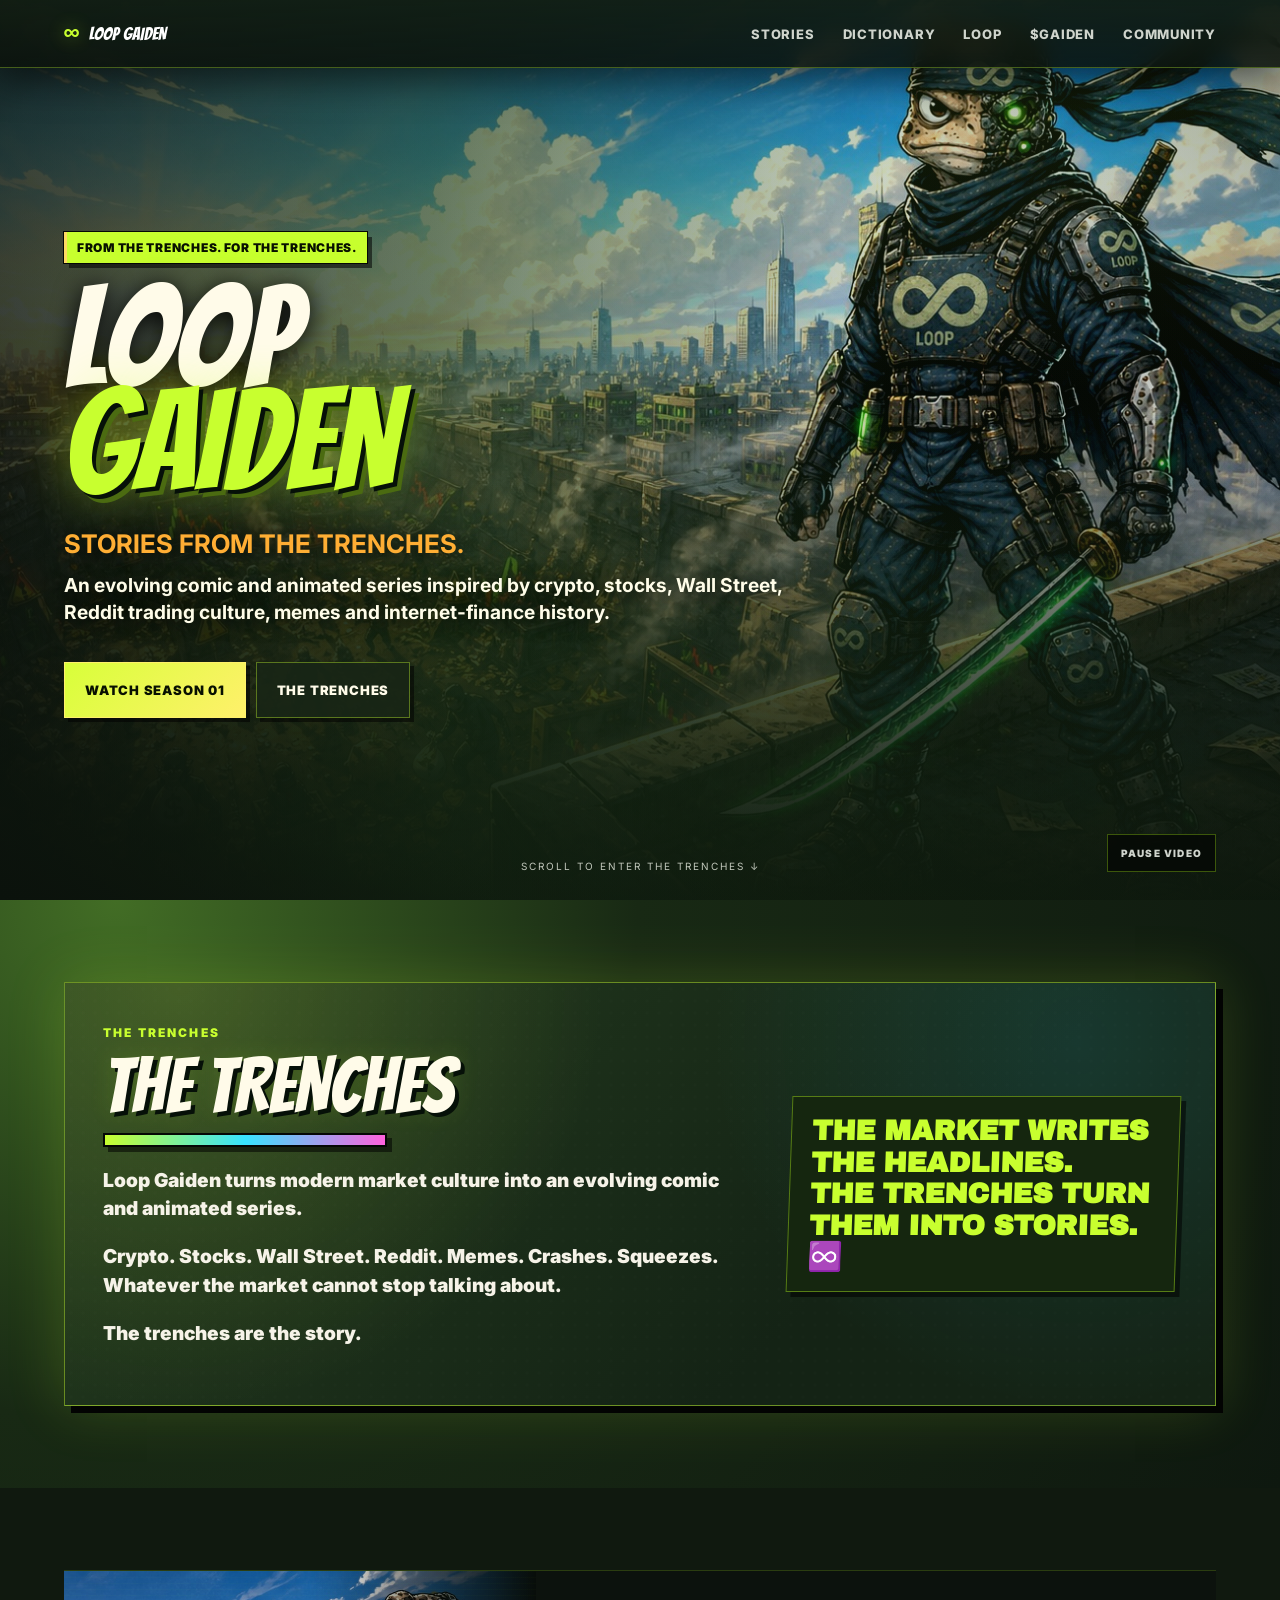
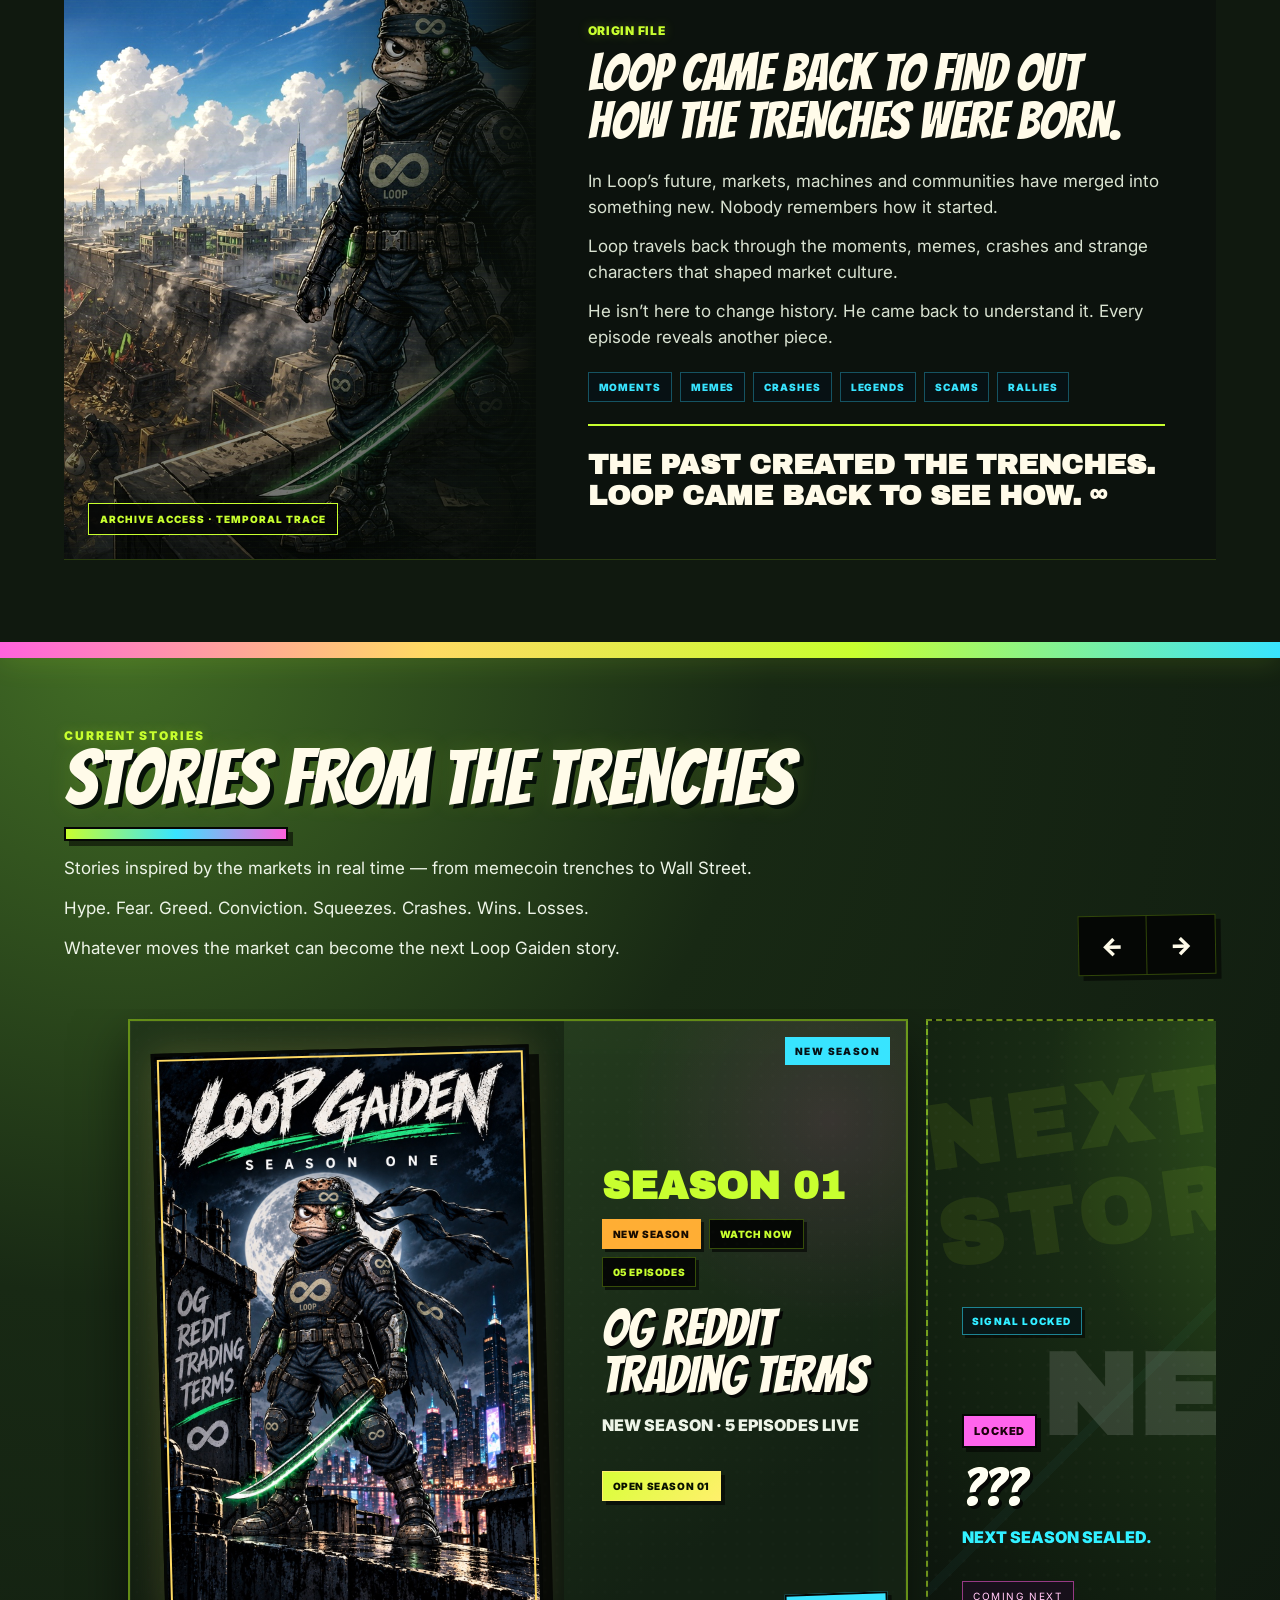
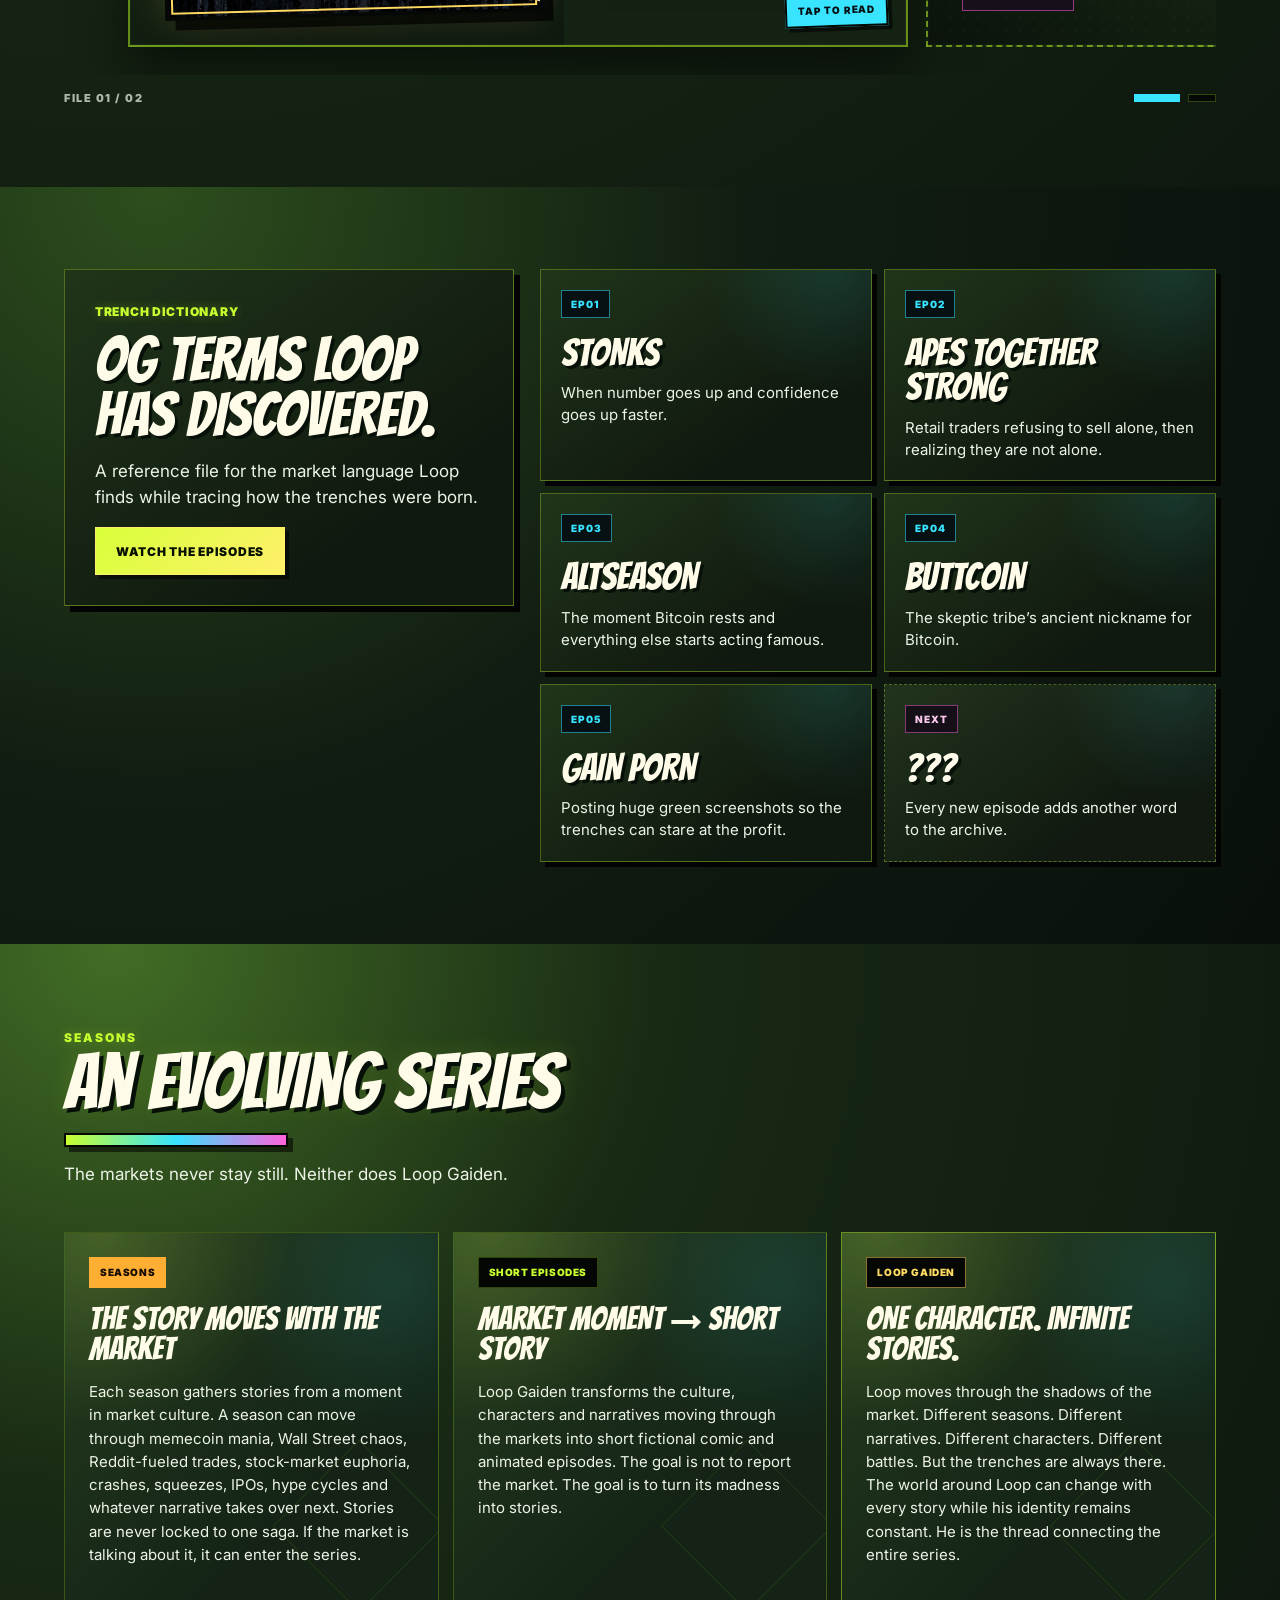
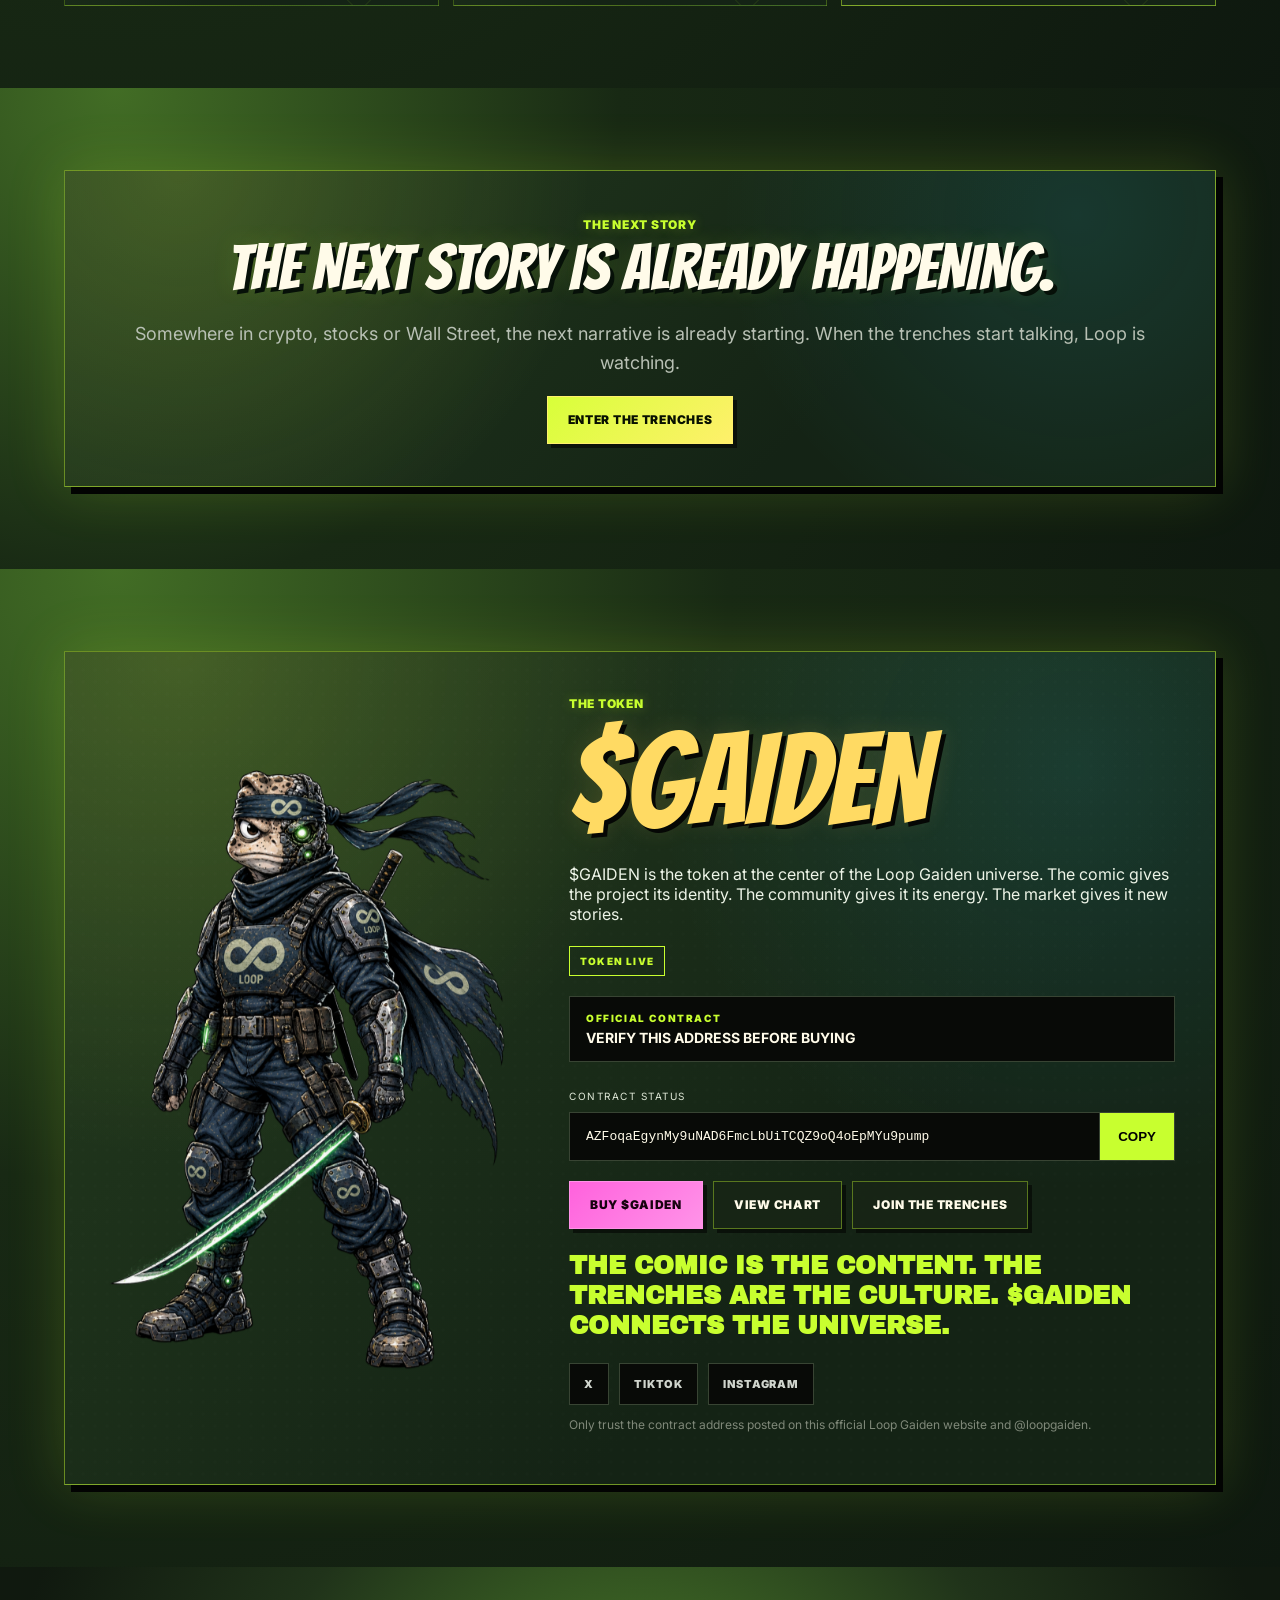
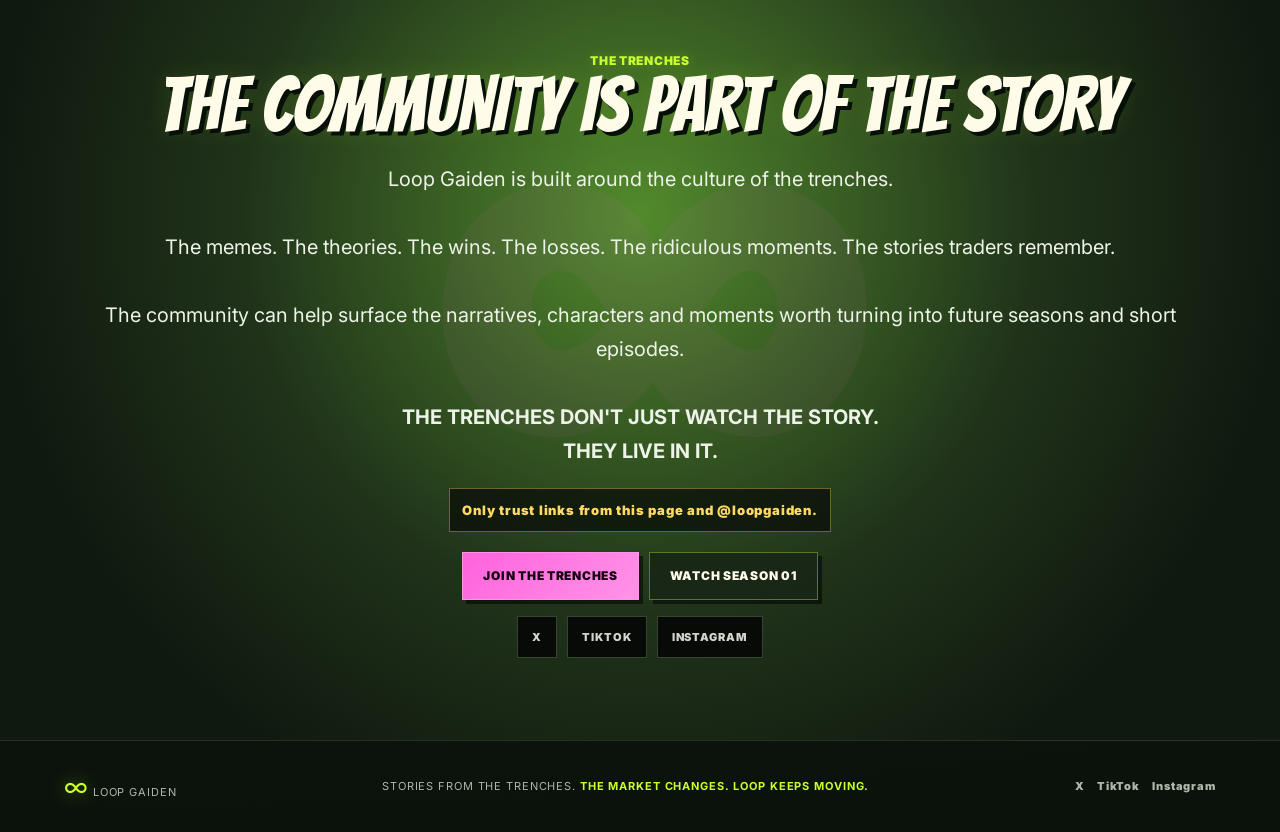
==== commit bf5cc64f: "Add trench dictionary section" ====
--- a/index.html
+++ b/index.html
@@ -33,6 +33,7 @@
     <button class="menu-btn" aria-label="Toggle menu" aria-expanded="false">☰</button>
     <nav class="nav-links">
       <a href="#stories">Stories</a>
+      <a href="#dictionary">Dictionary</a>
       <a href="#loop">Loop</a>
       <a href="#token">$GAIDEN</a>
       <a href="#community">Community</a>
@@ -170,6 +171,49 @@
       </div>
     </section>
 
+    <section id="dictionary" class="section dictionary-section">
+      <div class="dictionary-layout reveal">
+        <div class="dictionary-copy">
+          <span class="kicker">TRENCH DICTIONARY</span>
+          <h2>OG TERMS LOOP HAS DISCOVERED.</h2>
+          <p>A reference file for the market language Loop finds while tracing how the trenches were born.</p>
+          <button class="btn primary" type="button" data-open-issue="featuredSeason">WATCH THE EPISODES</button>
+        </div>
+        <div class="dictionary-grid" aria-label="OG Reddit trading terms dictionary">
+          <article>
+            <span>EP01</span>
+            <h3>STONKS</h3>
+            <p>When number goes up and confidence goes up faster.</p>
+          </article>
+          <article>
+            <span>EP02</span>
+            <h3>APES TOGETHER STRONG</h3>
+            <p>Retail traders refusing to sell alone, then realizing they are not alone.</p>
+          </article>
+          <article>
+            <span>EP03</span>
+            <h3>ALTSEASON</h3>
+            <p>The moment Bitcoin rests and everything else starts acting famous.</p>
+          </article>
+          <article>
+            <span>EP04</span>
+            <h3>BUTTCOIN</h3>
+            <p>The skeptic tribe’s ancient nickname for Bitcoin.</p>
+          </article>
+          <article>
+            <span>EP05</span>
+            <h3>GAIN PORN</h3>
+            <p>Posting huge green screenshots so the trenches can stare at the profit.</p>
+          </article>
+          <article class="dictionary-next">
+            <span>NEXT</span>
+            <h3>???</h3>
+            <p>Every new episode adds another word to the archive.</p>
+          </article>
+        </div>
+      </div>
+    </section>
+
     <section id="mission" class="section mission">
       <div class="section-head reveal">
         <span>SEASONS</span>
--- a/styles.css
+++ b/styles.css
@@ -791,3 +791,83 @@
 .hero:before,.origin-section:before,.mission:before,.trenches-panel:before{display:none!important}.lord-card.farmer{animation:none!important;box-shadow:0 22px 50px #0008!important}.lord-card.farmer:hover,.lord-card.farmer:focus-visible,.lord-card.farmer.issue-open{box-shadow:0 24px 56px #000b,0 0 0 1px #b8ff1f55!important}.mission-path{display:grid;grid-template-columns:repeat(3,minmax(0,1fr));gap:14px}.mission-path:before,.mission-marker{display:none!important}.mission-chapter{display:block}.mission-card{height:100%;min-height:0;padding:24px;box-shadow:none!important}.mission-card ul,.mission-card .trenches-call,.mission-chapter.active .mission-card:before{display:none!important}
 @media(max-width:820px){.mission-path{grid-template-columns:1fr}.lord-card.farmer{box-shadow:none!important}}
 .scene-num{display:none!important}
+
+/* Trench dictionary */
+.dictionary-section{
+  background:radial-gradient(circle at 12% 0%,#2d4e1d,#111d12 44%,#09100b 100%);
+}
+.dictionary-layout{
+  display:grid;
+  grid-template-columns:minmax(260px,.8fr) minmax(0,1.2fr);
+  gap:26px;
+  align-items:start;
+}
+.dictionary-copy{
+  position:sticky;
+  top:92px;
+  padding:30px;
+  border:1px solid #c8ff2f57;
+  background:linear-gradient(145deg,#20351a,#10190f 72%);
+  box-shadow:6px 6px 0 #020302;
+}
+.dictionary-copy h2{
+  margin:12px 0 16px;
+  font-size:clamp(38px,4.8vw,70px);
+  line-height:.9;
+  text-shadow:3px 3px 0 #061008;
+}
+.dictionary-copy p{
+  max-width:36ch;
+  color:#edf4e7;
+  font-size:17px;
+  line-height:1.5;
+}
+.dictionary-grid{
+  display:grid;
+  grid-template-columns:repeat(2,minmax(0,1fr));
+  gap:12px;
+}
+.dictionary-grid article{
+  min-height:164px;
+  padding:20px;
+  border:1px solid #c8ff2f52;
+  background:radial-gradient(circle at 88% 0%,#38e4ff1c,transparent 34%),linear-gradient(145deg,#20351a,#10190f 72%);
+  box-shadow:5px 5px 0 #020302;
+}
+.dictionary-grid span{
+  display:inline-flex;
+  margin-bottom:18px;
+  padding:7px 9px;
+  border:1px solid #38e4ff88;
+  background:#071114;
+  color:var(--comic-cyan);
+  font-size:10px;
+  font-weight:900;
+  letter-spacing:.09em;
+}
+.dictionary-grid h3{
+  font-size:clamp(27px,3vw,42px);
+  line-height:.9;
+  text-shadow:3px 3px 0 #061008;
+}
+.dictionary-grid p{
+  margin:12px 0 0;
+  color:#edf4e7;
+  font-size:15px;
+  line-height:1.45;
+}
+.dictionary-next{
+  border-style:dashed!important;
+  filter:saturate(.88);
+}
+.dictionary-next span{
+  border-color:#ff62dd80;
+  background:#160f18;
+  color:#ffc6f0;
+}
+@media(max-width:820px){
+  .dictionary-layout{grid-template-columns:1fr}
+  .dictionary-copy{position:relative;top:auto}
+  .dictionary-grid{grid-template-columns:1fr}
+  .dictionary-grid article{min-height:auto}
+}
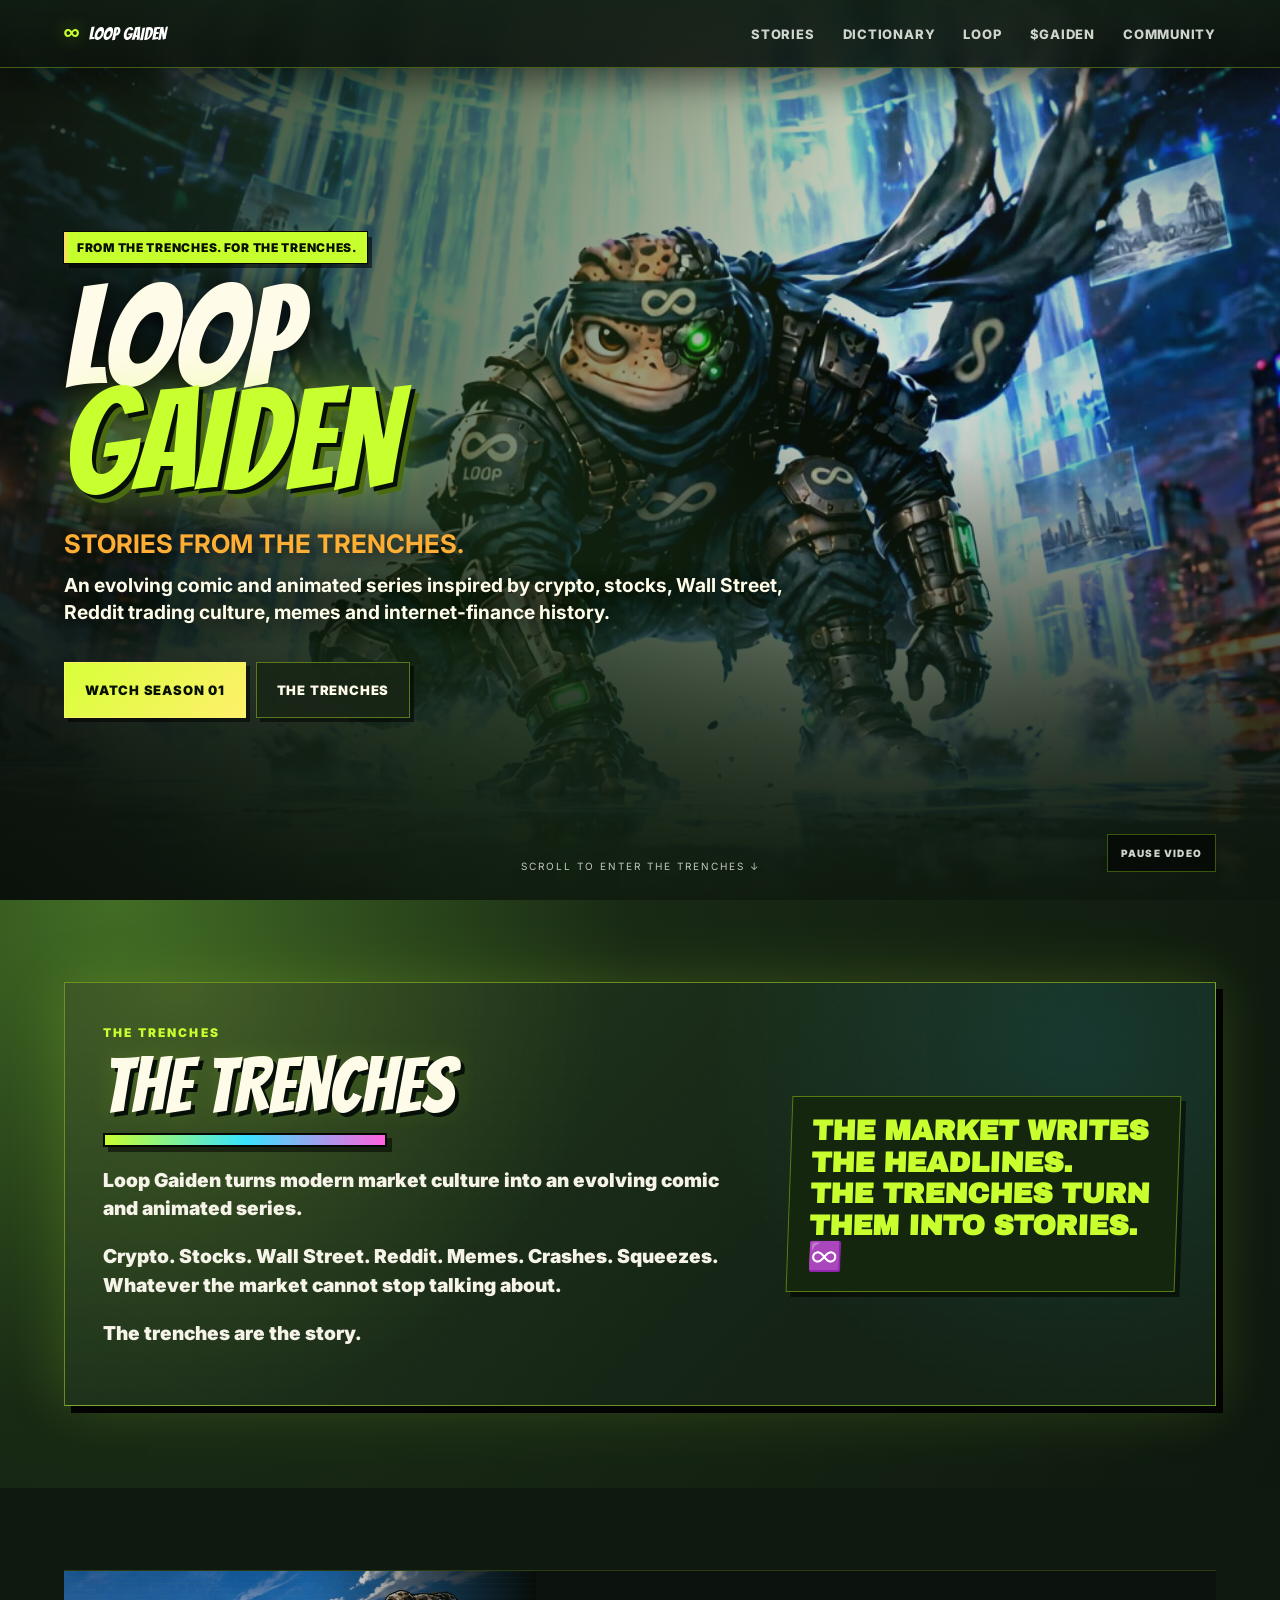
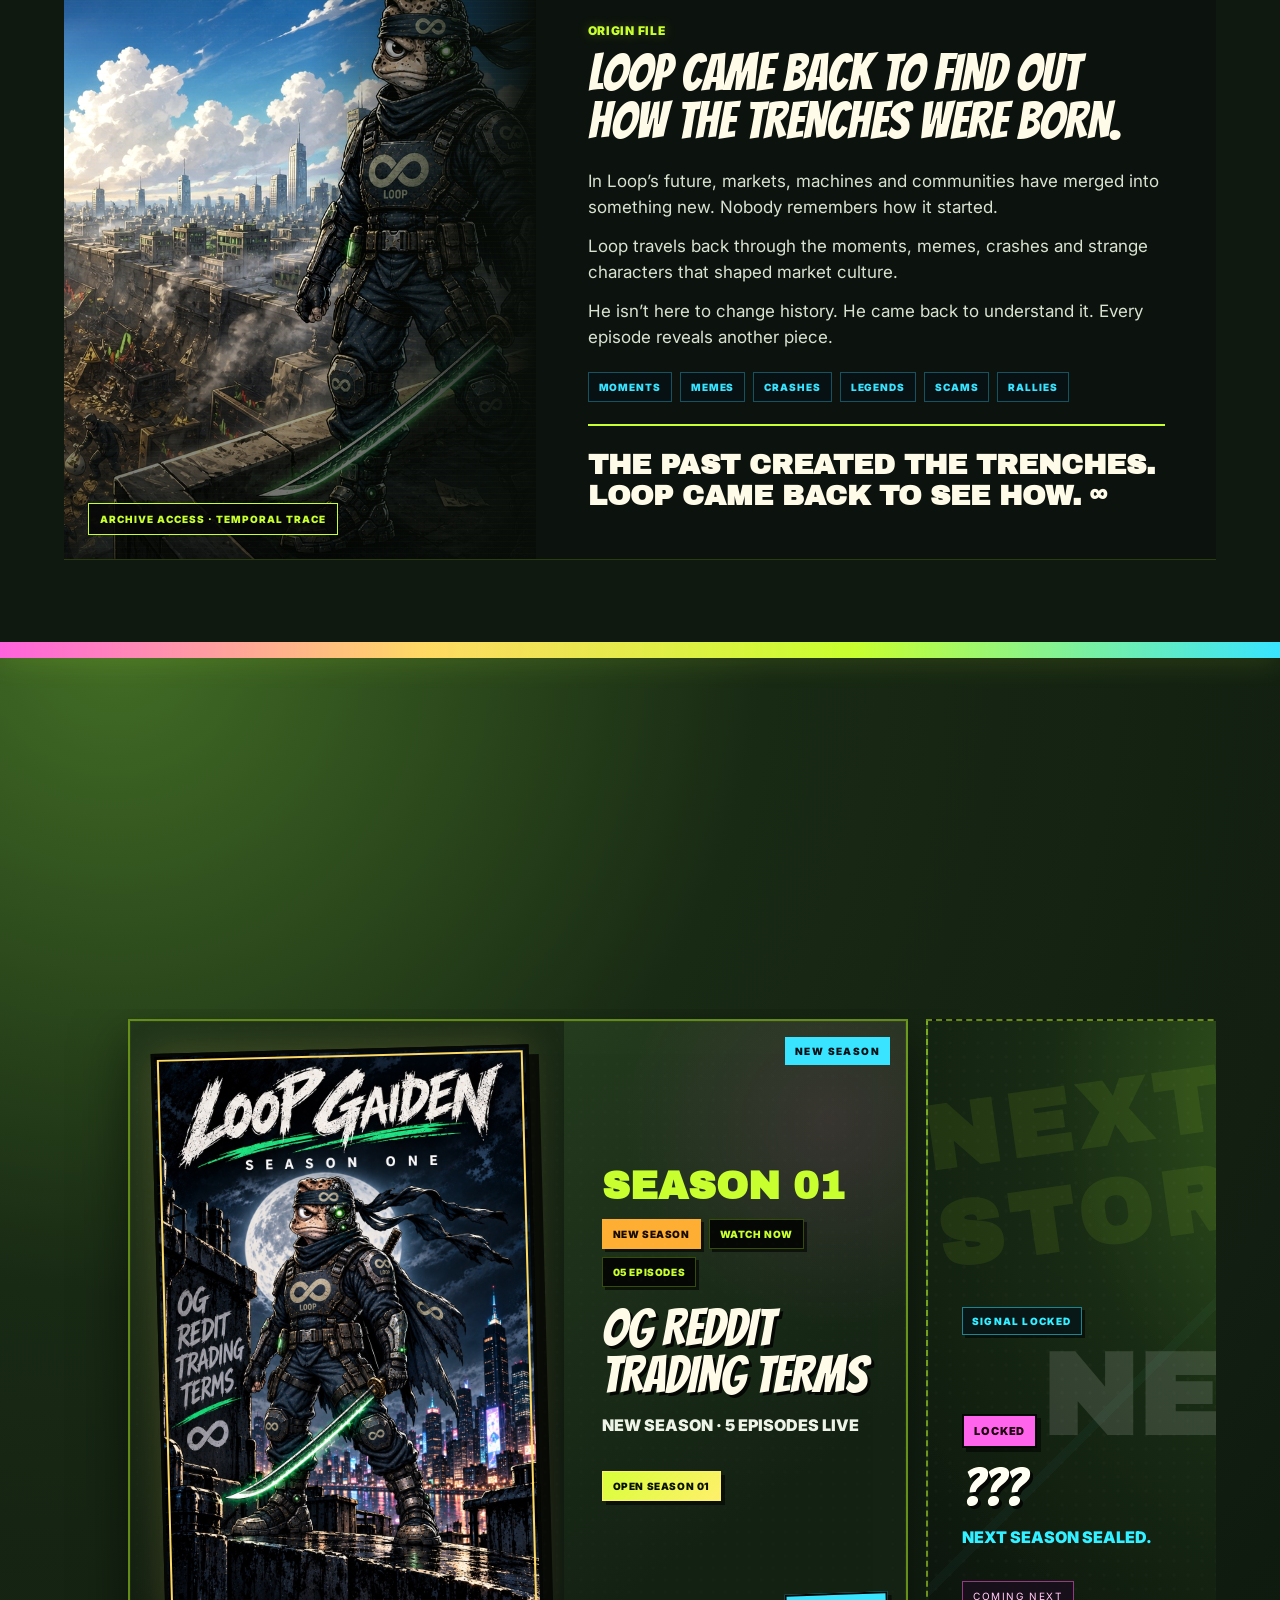
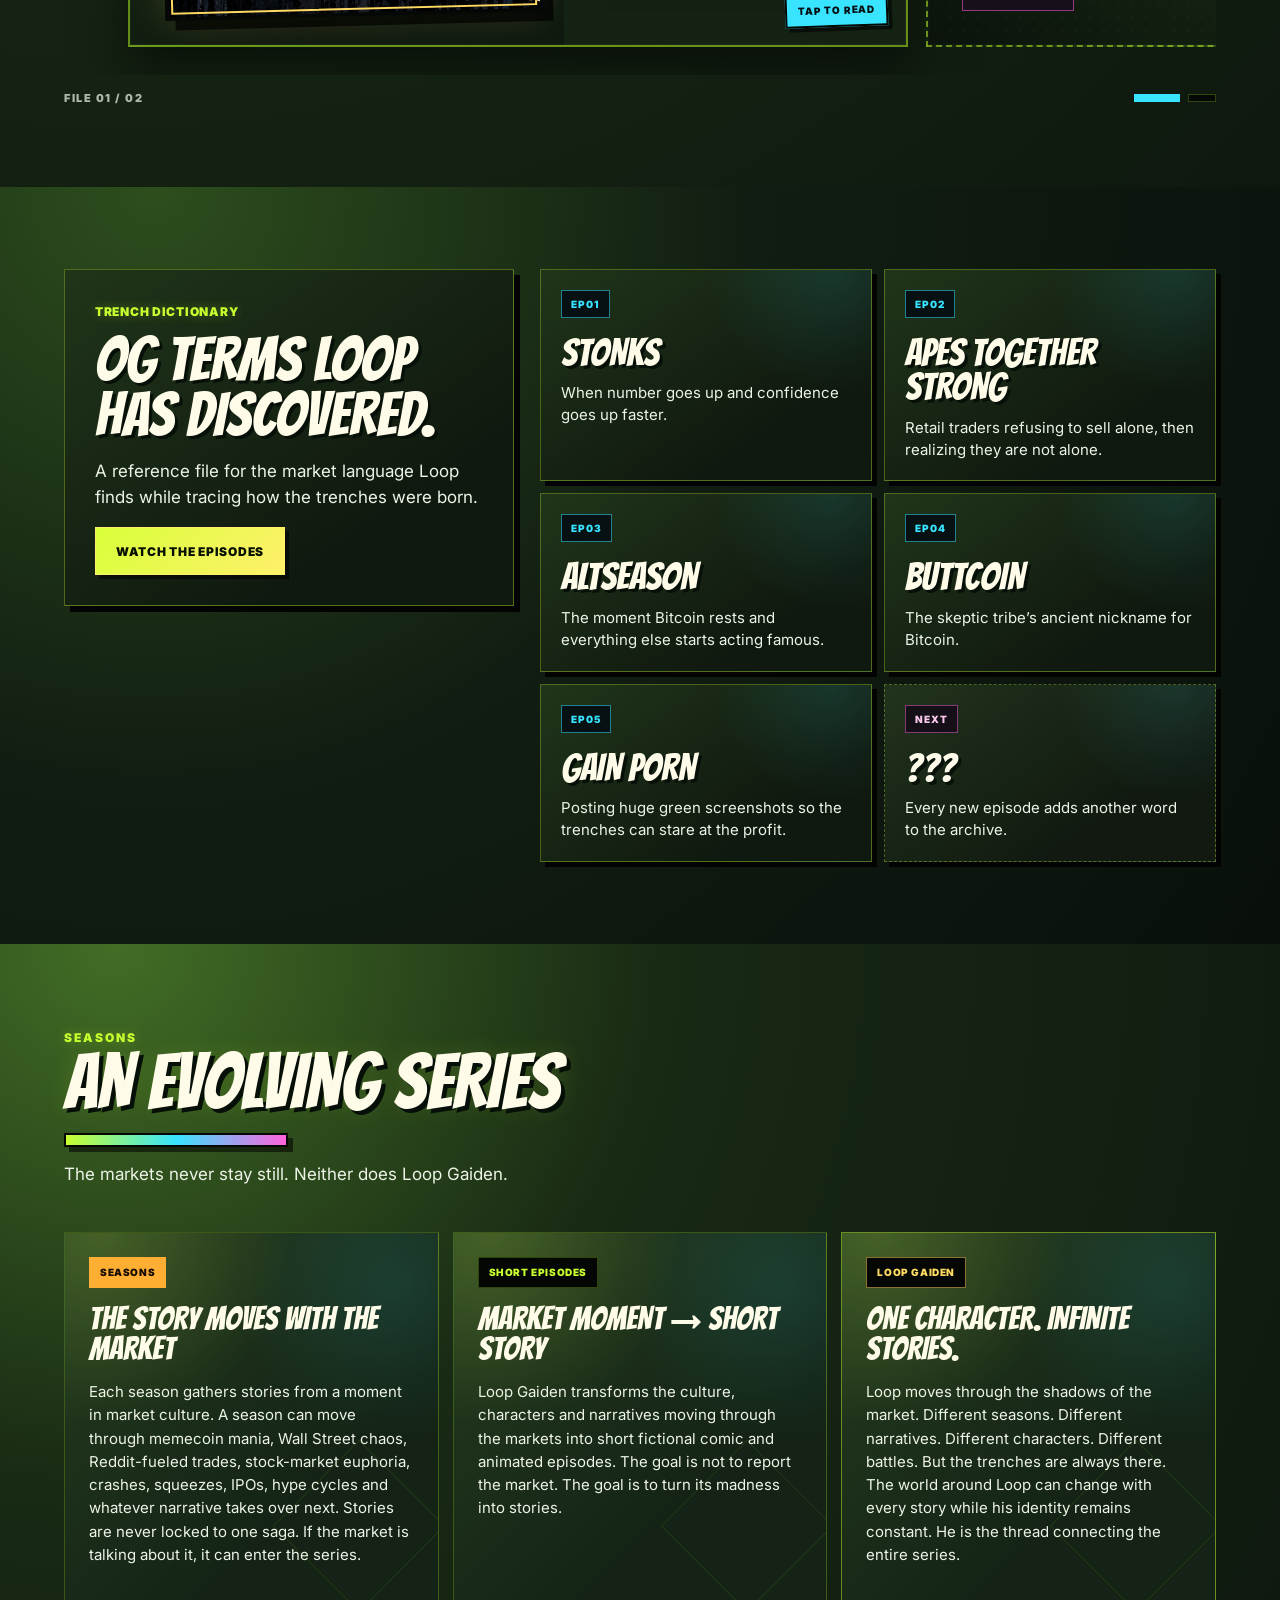
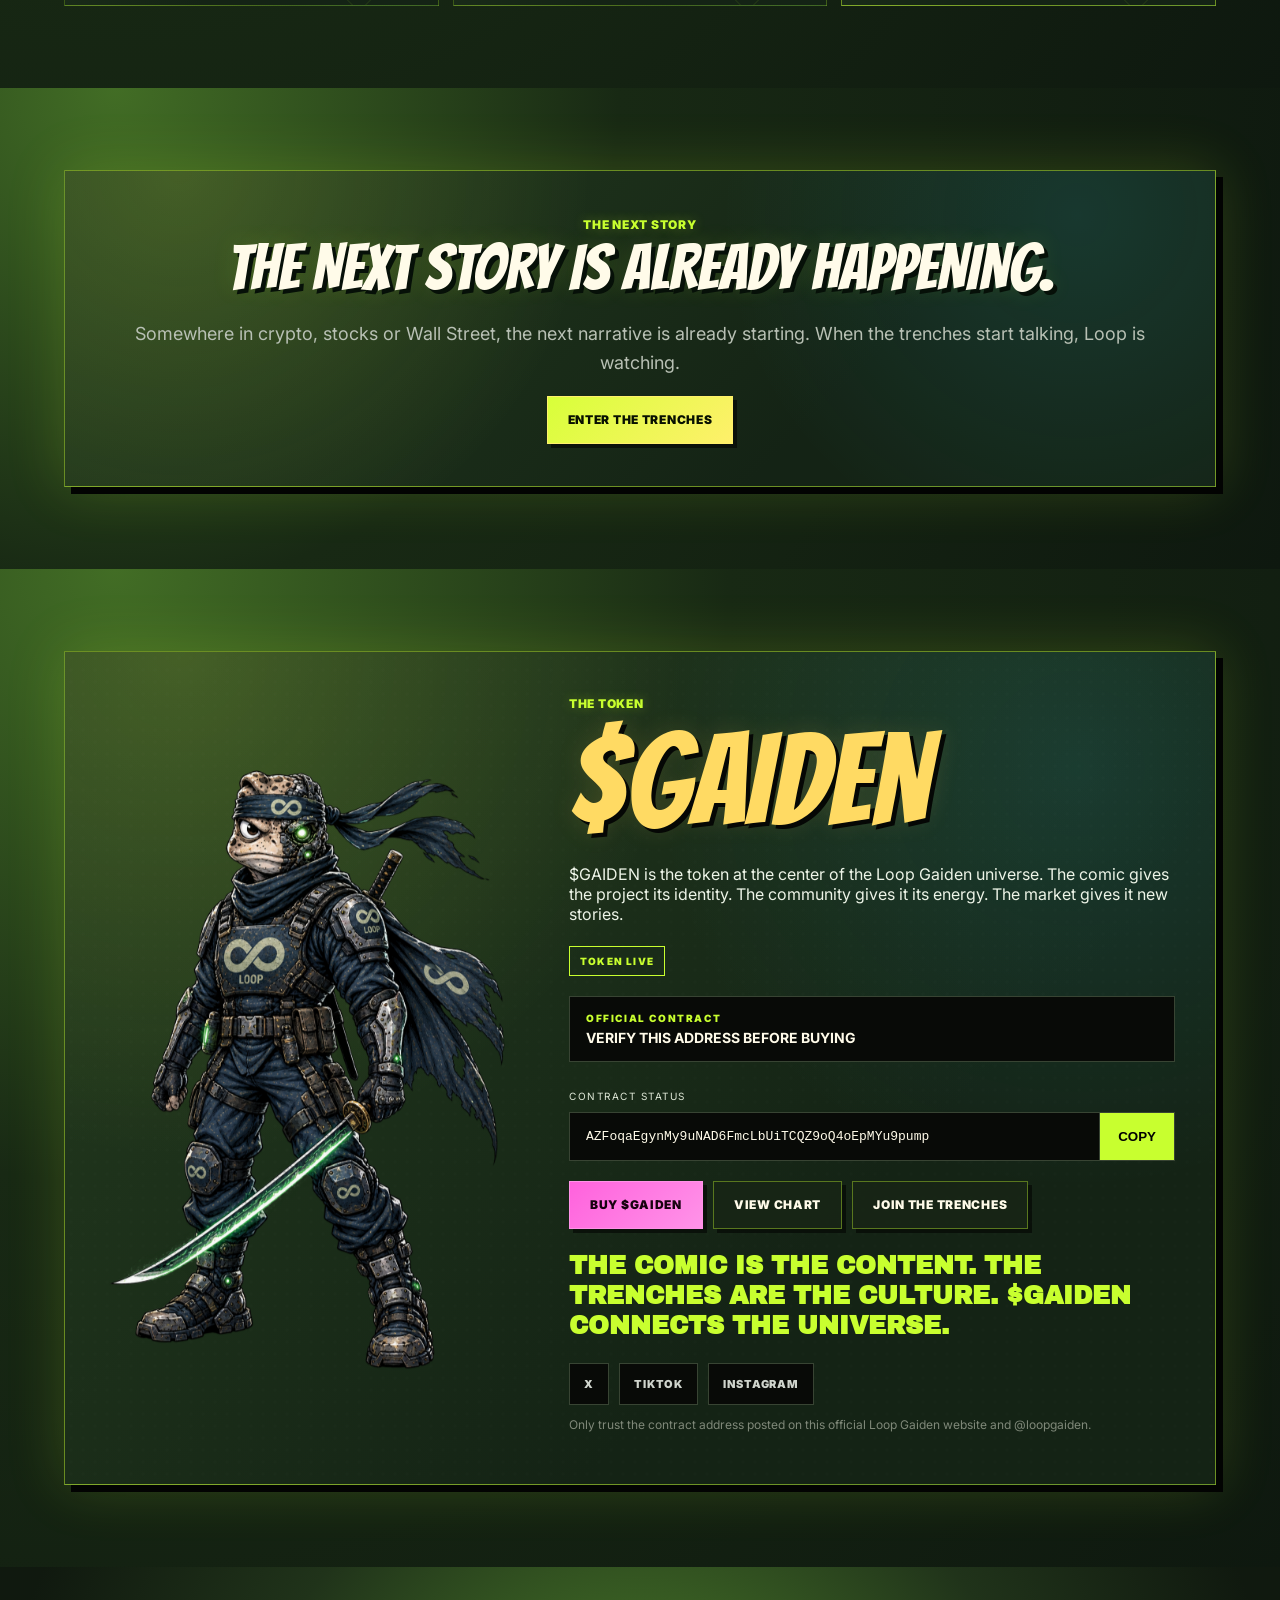
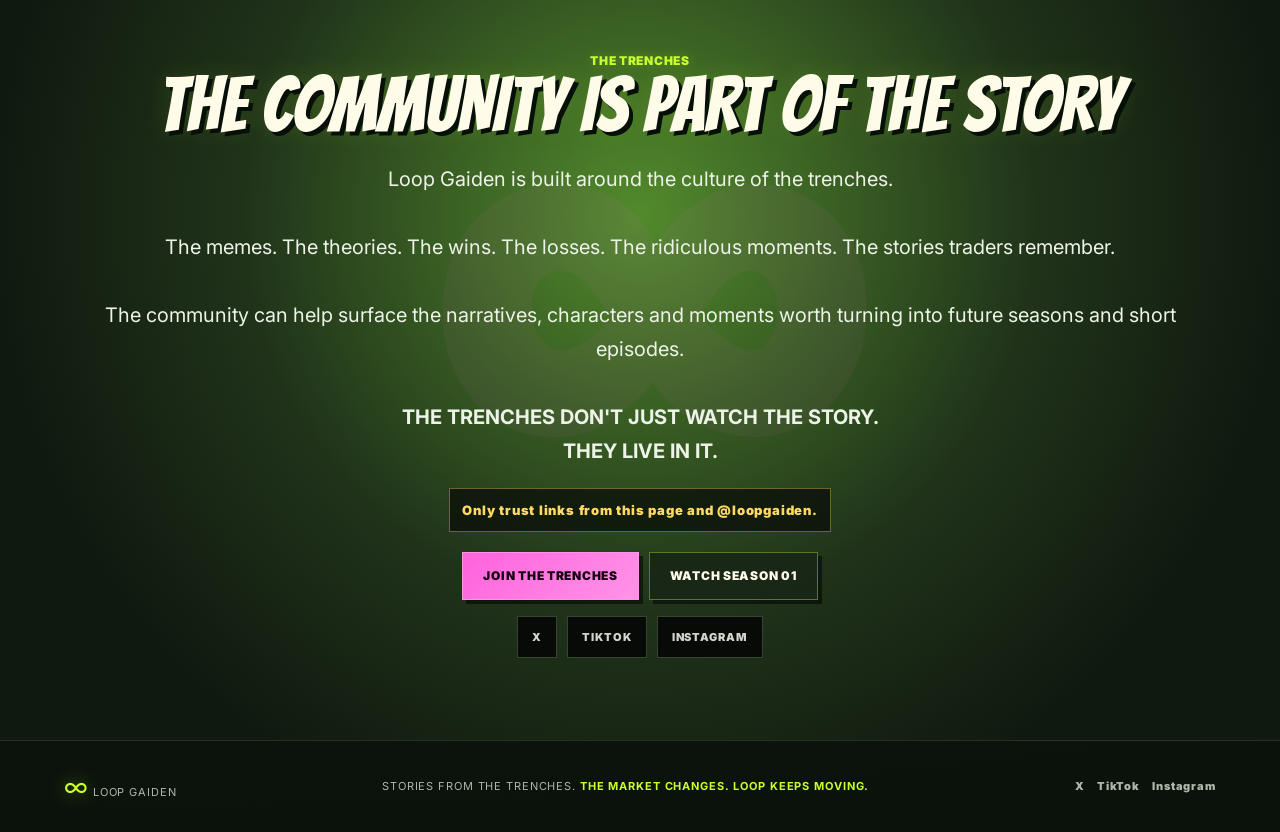
==== commit eabf8db9: "Update hero background with Gaiden video" ====
--- a/index.html
+++ b/index.html
@@ -42,9 +42,9 @@
 
   <main id="top">
     <section class="hero">
-      <img class="hero-poster" src="assets/optimized/hero-loop-rooftop.jpg" alt="" />
-      <video class="hero-bg" autoplay muted defaultmuted loop playsinline preload="metadata" poster="assets/optimized/hero-loop-rooftop.jpg" aria-hidden="true">
-        <source src="assets/web-video/hero-bg-h264.mp4" type="video/mp4" />
+      <img class="hero-poster" src="assets/optimized/gaiden-hero.jpg?v=20260925-gaiden" alt="" />
+      <video class="hero-bg" autoplay muted defaultmuted loop playsinline preload="metadata" poster="assets/optimized/gaiden-hero.jpg?v=20260925-gaiden" aria-hidden="true">
+        <source src="assets/gaiden.mp4?v=20260925-gaiden" type="video/mp4" />
       </video>
       <div class="hero-overlay"></div>
       <div class="hero-copy reveal">
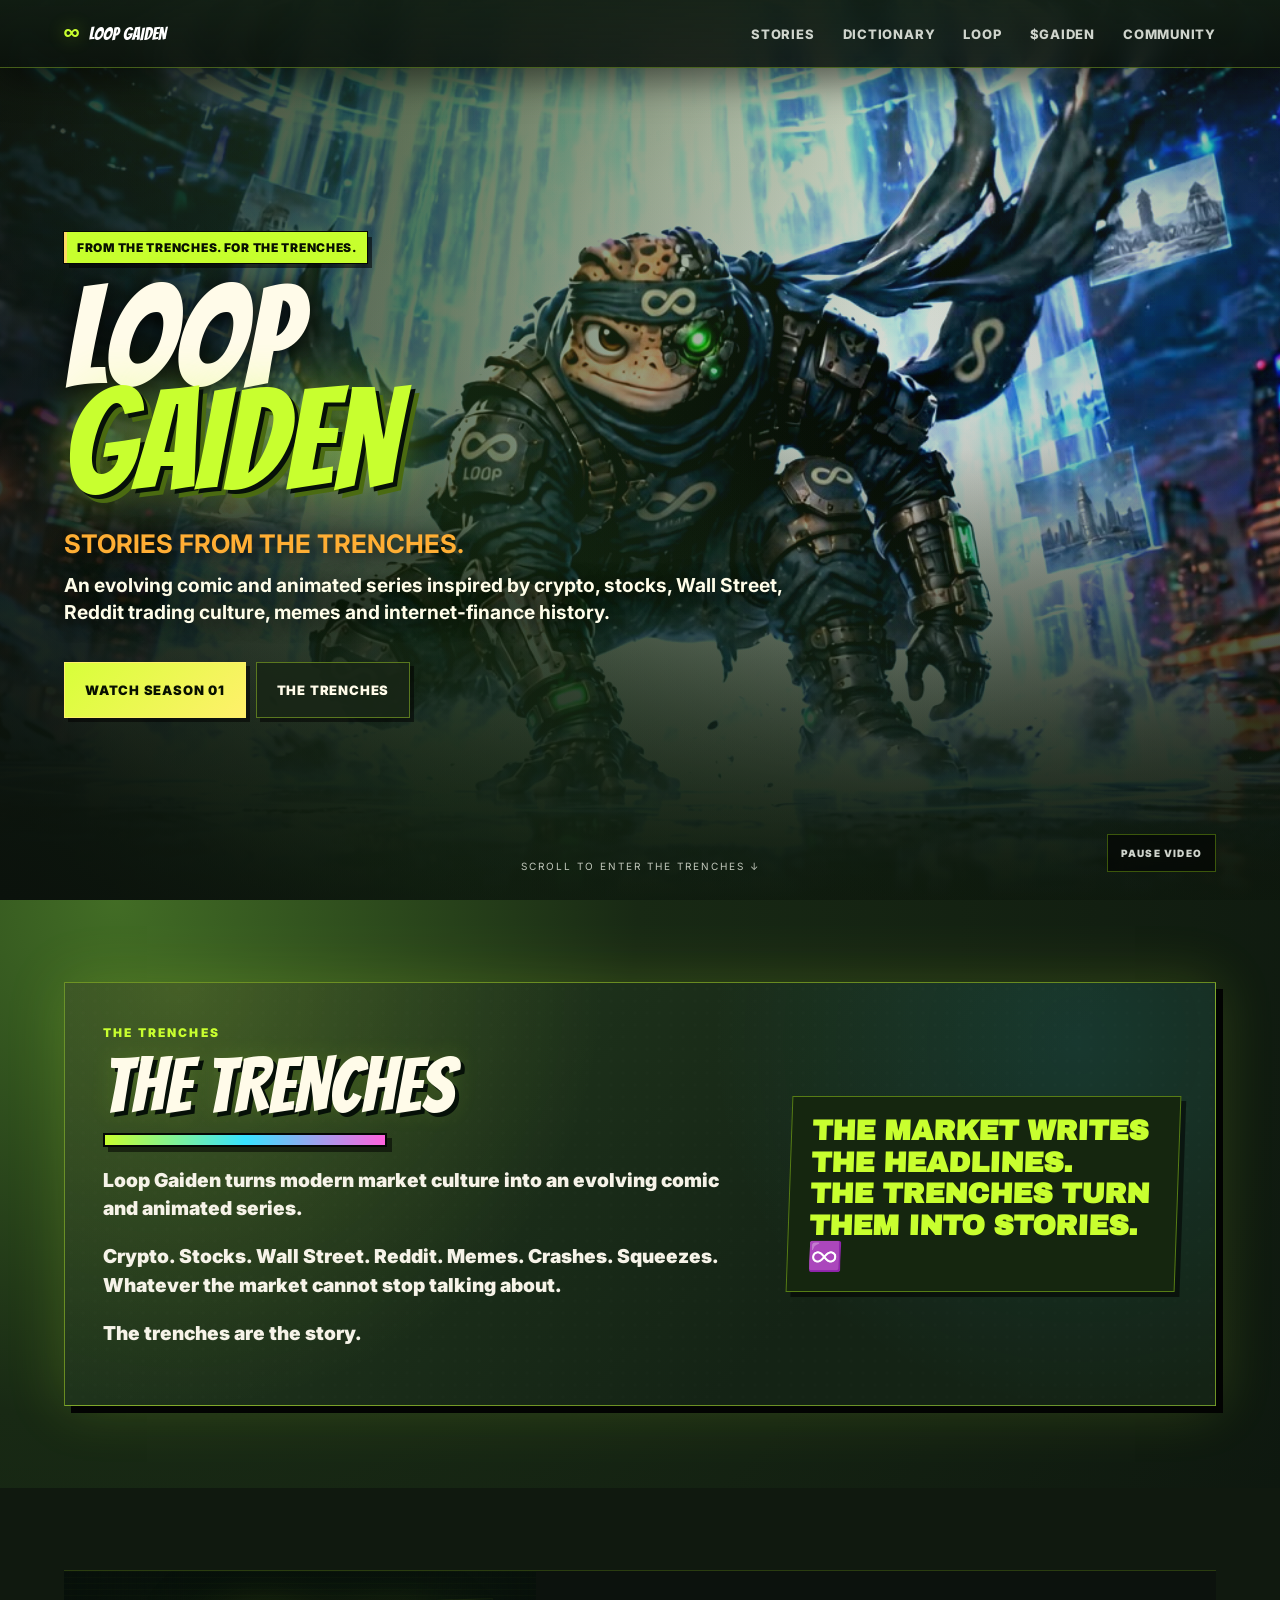
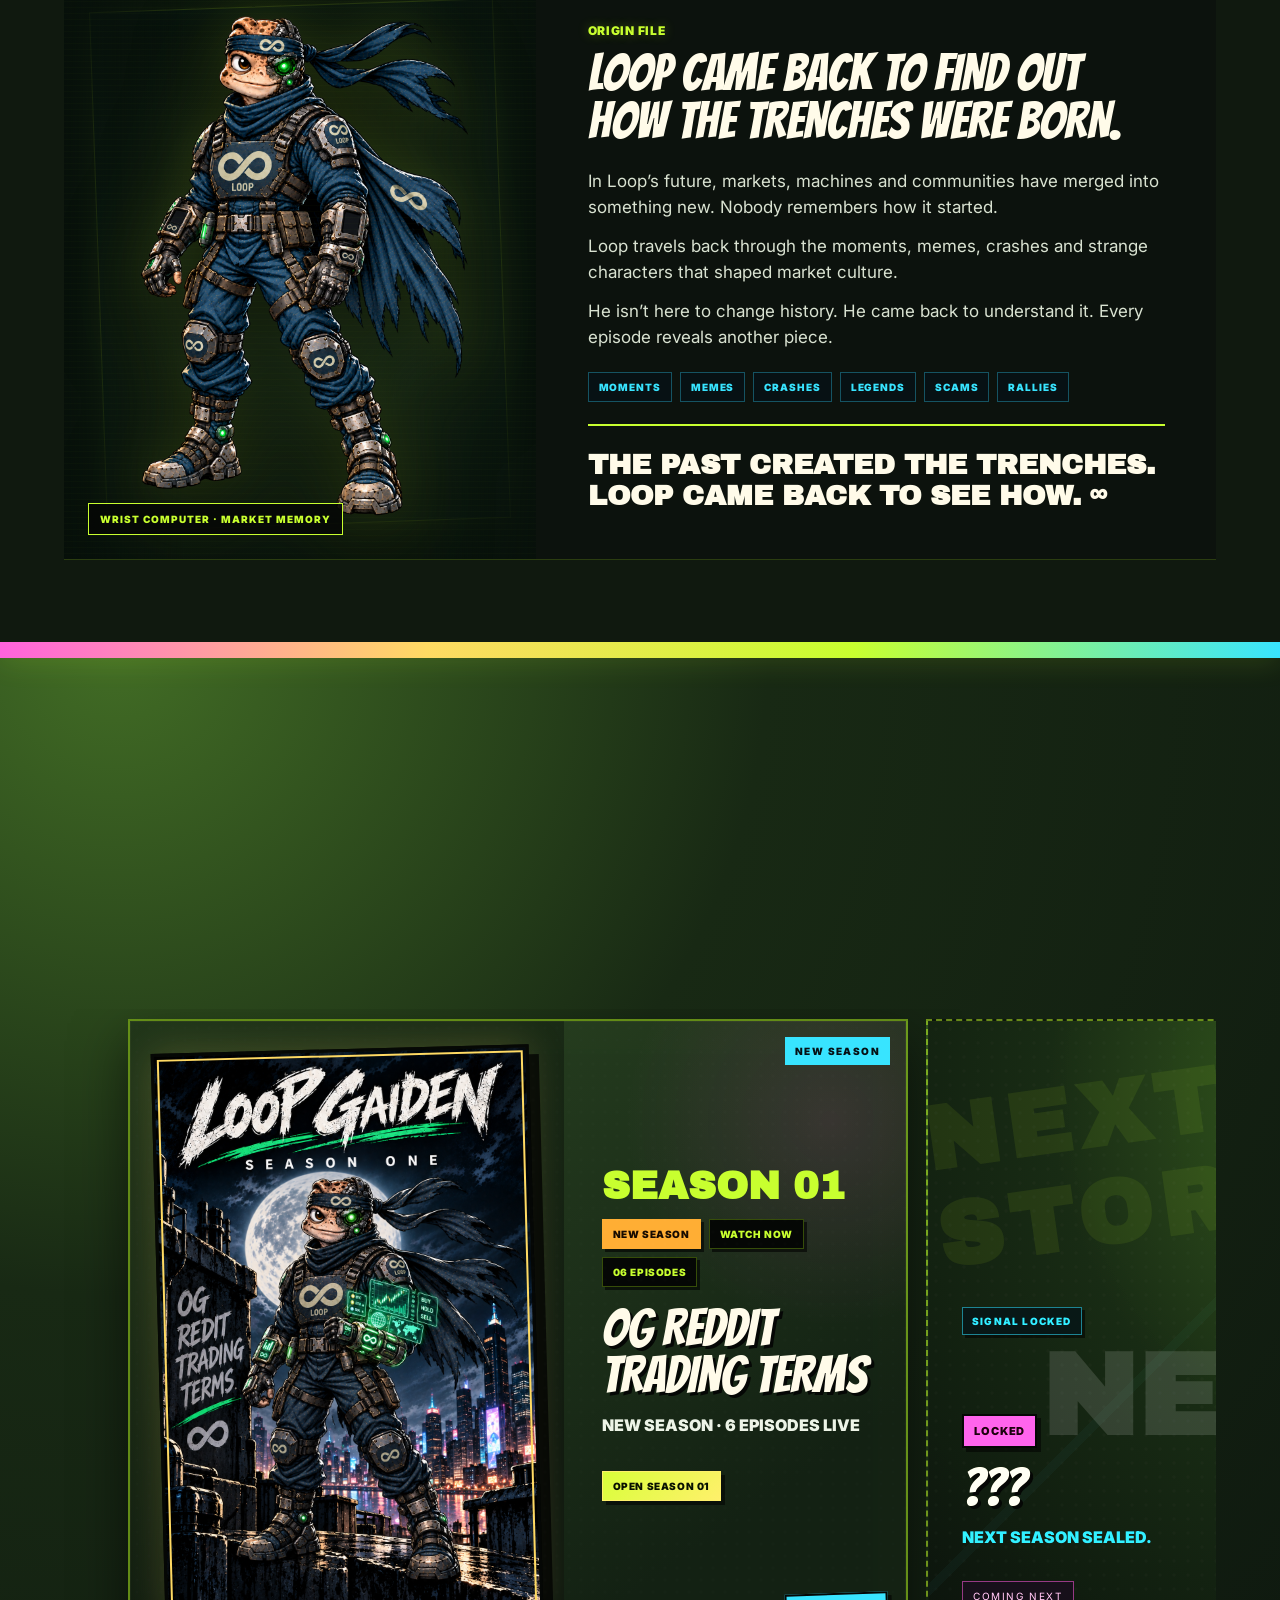
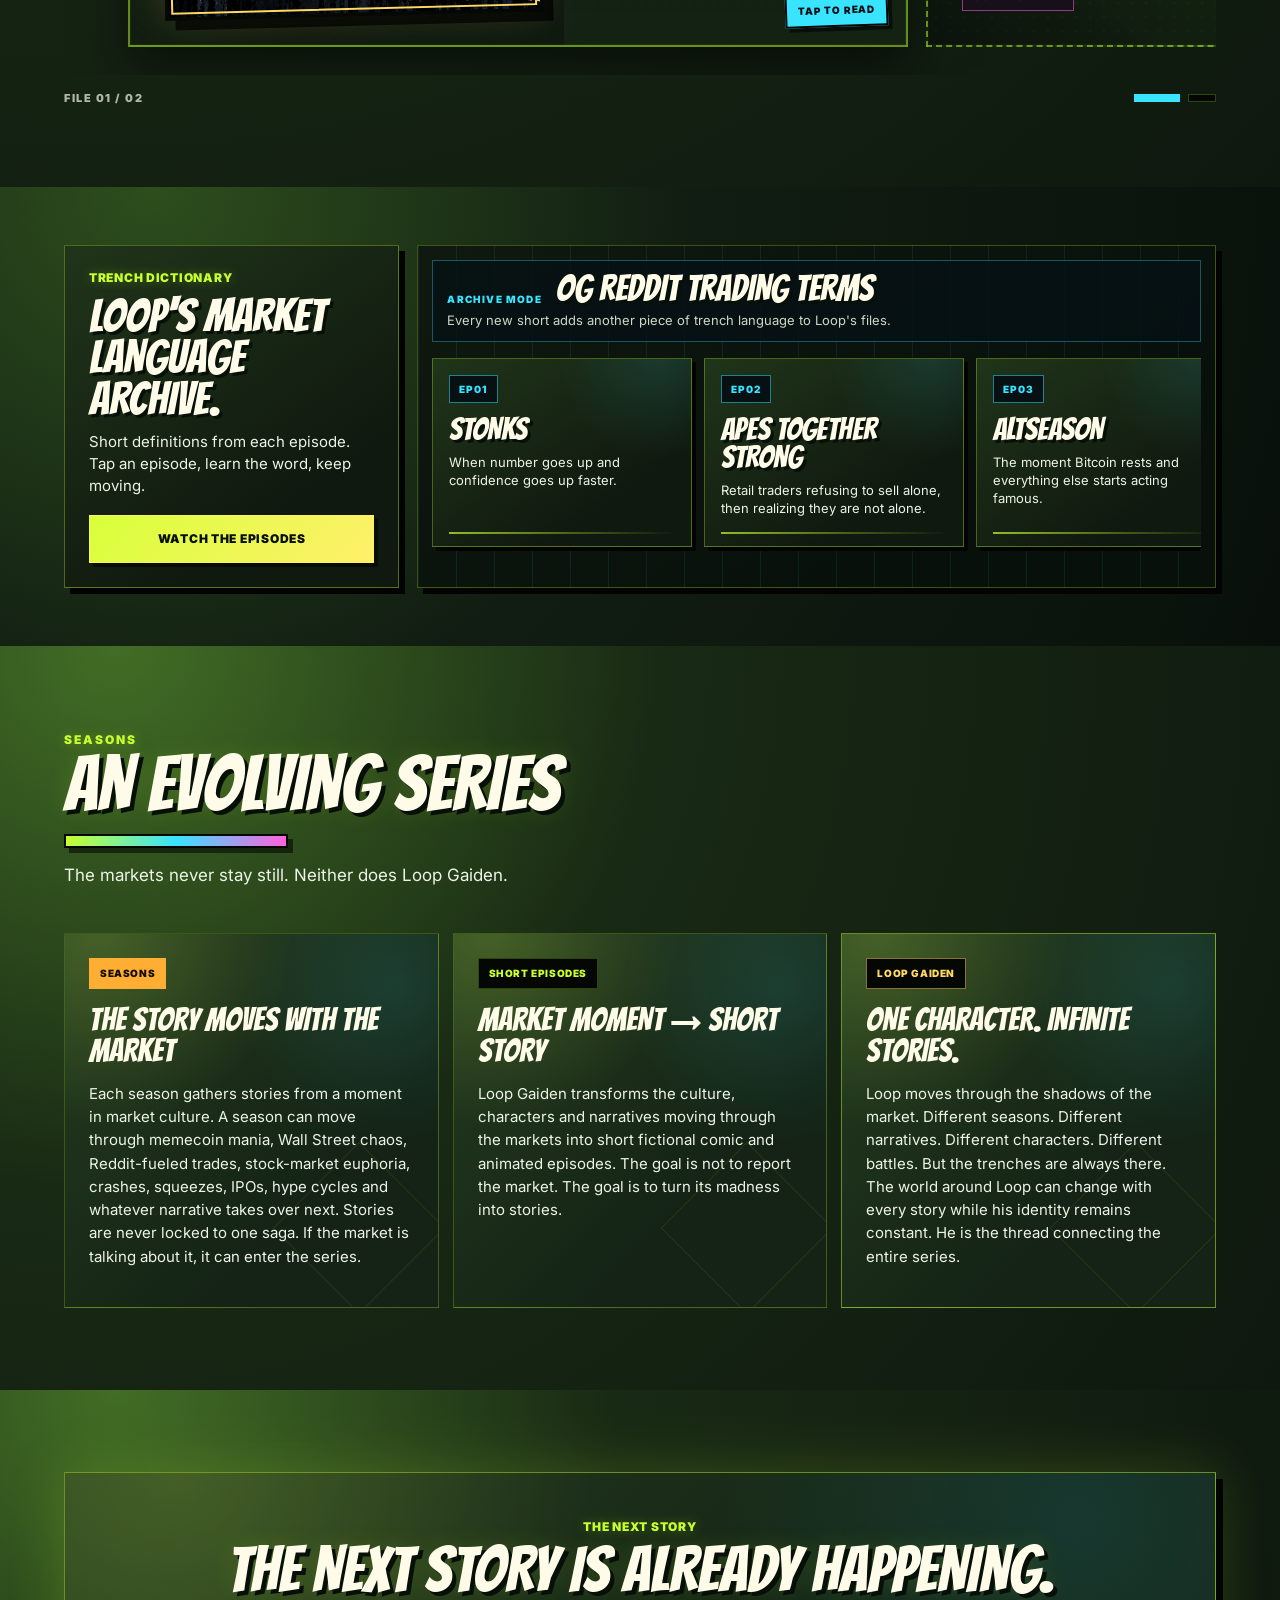
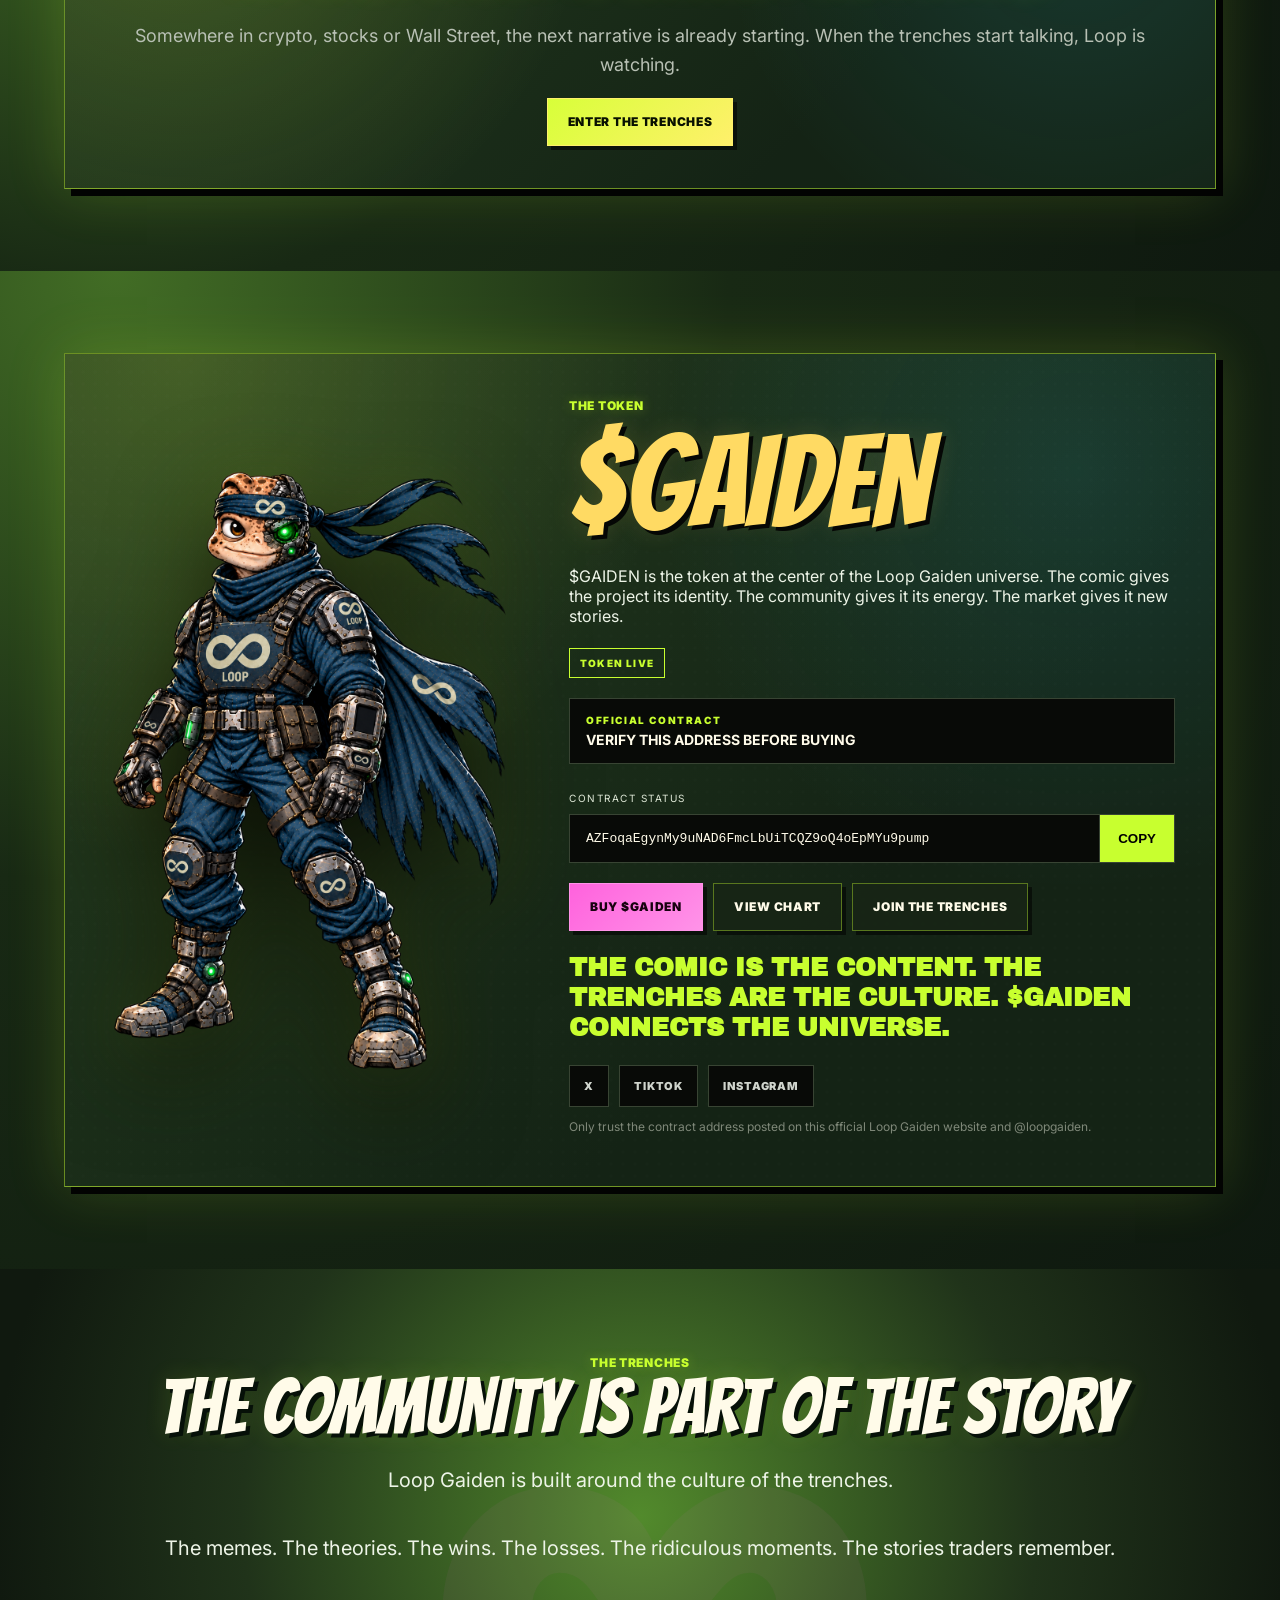
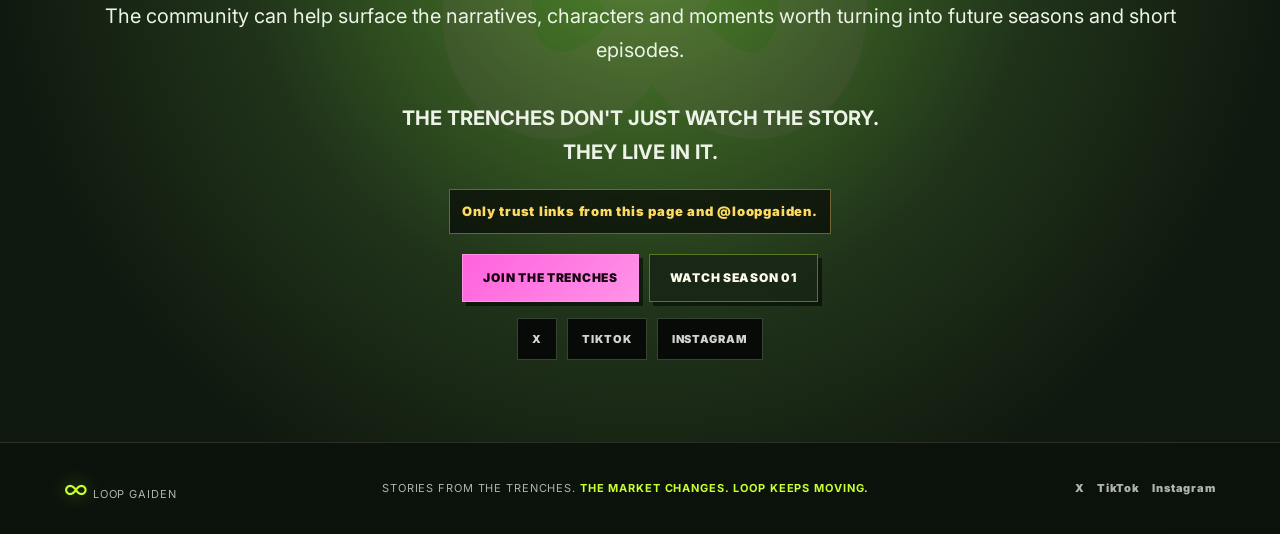
==== commit d319eb59: "Add Bogdanoff episode and refresh artwork" ====
--- a/index.html
+++ b/index.html
@@ -10,12 +10,12 @@
   <meta property="og:url" content="https://loopgaiden.com/#issue-004" />
   <meta property="og:title" content="Loop Gaiden — Stories From the Trenches" />
   <meta property="og:description" content="Seasons and short episodes inspired by the markets, memes and internet-finance culture." />
-  <meta property="og:image" content="https://loopgaiden.com/assets/optimized/season-01-og-reddit.jpg?v=20260922-season-01" />
+  <meta property="og:image" content="https://loopgaiden.com/assets/season1Cover.png?v=20260925-season-cover" />
   <meta property="og:image:alt" content="Loop Gaiden Season 01 OG Reddit Trading Terms poster" />
   <meta name="twitter:card" content="summary_large_image" />
   <meta name="twitter:title" content="Loop Gaiden — Stories From the Trenches" />
   <meta name="twitter:description" content="Seasons and short episodes inspired by the markets, memes and internet-finance culture." />
-  <meta name="twitter:image" content="https://loopgaiden.com/assets/optimized/season-01-og-reddit.jpg?v=20260922-season-01" />
+  <meta name="twitter:image" content="https://loopgaiden.com/assets/season1Cover.png?v=20260925-season-cover" />
   <meta name="twitter:image:alt" content="Loop Gaiden Season 01 OG Reddit Trading Terms poster" />
   <title>Loop Gaiden — Enter the Trenches</title>
   <link rel="icon" href="assets/loop.png" type="image/png" />
@@ -71,7 +71,7 @@
           <div class="launch-strip">
             <span>SEASON 01</span>
             <span>OG REDDIT TRADING TERMS</span>
-            <span>EPISODES 01-05 LIVE</span>
+            <span>EPISODES 01-06 LIVE</span>
           </div>
         </div>
         <button class="btn primary" type="button" data-open-issue="featuredSeason">OPEN SEASON</button>
@@ -111,10 +111,10 @@
 
     <section id="loop" class="section origin-section">
       <div class="origin-layout reveal">
-        <div class="origin-visual" aria-hidden="true">
-          <img src="assets/optimized/hero-loop-rooftop.jpg" alt="" />
+        <div class="origin-visual origin-token-visual" aria-hidden="true">
+          <img src="assets/looptoken.png?v=20260925-loop-token" alt="" />
           <div class="origin-scan"></div>
-          <span>ARCHIVE ACCESS · TEMPORAL TRACE</span>
+          <span>WRIST COMPUTER · MARKET MEMORY</span>
         </div>
         <div class="origin-copy">
           <span class="kicker">ORIGIN FILE</span>
@@ -144,17 +144,17 @@
       <div class="lord-grid issue-slider" data-issue-slider>
         <article class="lord-card farmer issue-cover reveal visible" data-ribbon="NEW SEASON" data-issue-key="featuredSeason" data-issue-target="story" role="button" tabindex="0" aria-controls="story" aria-expanded="false">
           <div class="cover-frame">
-            <img src="assets/optimized/season-01-og-reddit.jpg?v=20260922-season-01" alt="Season 01 OG Reddit Trading Terms poster" />
+            <img src="assets/season1Cover.png?v=20260925-season-cover" alt="Season 01 OG Reddit Trading Terms poster" />
           </div>
           <div class="lord-info issue-card-info">
             <div class="lord-index">SEASON 01</div>
             <div class="issue-card-badges">
               <span>LIVE NOW</span>
               <span>WATCH NOW</span>
-              <span>05 EPISODES</span>
+              <span>06 EPISODES</span>
             </div>
             <h3>OG REDDIT TRADING TERMS</h3>
-            <p>NEW SEASON · 5 EPISODES LIVE</p>
+            <p>NEW SEASON · 6 EPISODES LIVE</p>
             <span class="status active issue-button" data-issue-label="OPEN SEASON 01" data-issue-key="featuredSeason">OPEN SEASON 01</span>
           </div>
         </article>
@@ -175,11 +175,17 @@
       <div class="dictionary-layout reveal">
         <div class="dictionary-copy">
           <span class="kicker">TRENCH DICTIONARY</span>
-          <h2>OG TERMS LOOP HAS DISCOVERED.</h2>
-          <p>A reference file for the market language Loop finds while tracing how the trenches were born.</p>
+          <h2>LOOP'S MARKET LANGUAGE ARCHIVE.</h2>
+          <p>Short definitions from each episode. Tap an episode, learn the word, keep moving.</p>
           <button class="btn primary" type="button" data-open-issue="featuredSeason">WATCH THE EPISODES</button>
         </div>
-        <div class="dictionary-grid" aria-label="OG Reddit trading terms dictionary">
+        <div class="dictionary-console" aria-label="OG Reddit trading terms dictionary">
+          <div class="dictionary-feature">
+            <span>ARCHIVE MODE</span>
+            <strong>OG REDDIT TRADING TERMS</strong>
+            <p>Every new short adds another piece of trench language to Loop's files.</p>
+          </div>
+          <div class="dictionary-grid">
           <article>
             <span>EP01</span>
             <h3>STONKS</h3>
@@ -204,12 +210,18 @@
             <span>EP05</span>
             <h3>GAIN PORN</h3>
             <p>Posting huge green screenshots so the trenches can stare at the profit.</p>
+          </article>
+          <article>
+            <span>EP06</span>
+            <h3>BOGDANOFF</h3>
+            <p>The market meme for buying right before the chart collapses. Dump it.</p>
           </article>
           <article class="dictionary-next">
             <span>NEXT</span>
             <h3>???</h3>
             <p>Every new episode adds another word to the archive.</p>
           </article>
+          </div>
         </div>
       </div>
     </section>
@@ -269,12 +281,12 @@
       <div class="section-head reveal">
         <span>SEASON 01</span>
         <h2>OG REDDIT TRADING TERMS</h2>
-        <p>Five short episodes tracing the language and rituals of the early trenches.</p>
+        <p>Six short episodes tracing the language and rituals of the early trenches.</p>
       </div>
       <div class="scene-stack">
         <article class="issue-start reveal" id="issue-cover" data-issue-cover>
-          <div class="issue-start-cover"><img src="assets/optimized/season-01-og-reddit.jpg?v=20260922-season-01" alt="Season 01 OG Reddit Trading Terms poster" /></div>
-          <div class="issue-start-copy"><span class="kicker">SEASON 01</span><h3>OG REDDIT TRADING TERMS</h3><p>Stonks. Apes. Altseason. Buttcoin. Gain Porn. The language of the trenches begins here.</p></div>
+          <div class="issue-start-cover"><img src="assets/season1Cover.png?v=20260925-season-cover" alt="Season 01 OG Reddit Trading Terms poster" /></div>
+          <div class="issue-start-copy"><span class="kicker">SEASON 01</span><h3>OG REDDIT TRADING TERMS</h3><p>Stonks. Apes. Altseason. Buttcoin. Gain Porn. Bogdanoff. The language of the trenches begins here.</p></div>
         </article>
       </div>
     </section>
@@ -290,7 +302,7 @@
 
     <section id="token" class="section token">
       <div class="token-card reveal">
-        <img src="assets/loop.png" alt="Loop" />
+        <img class="token-loop-art" src="assets/looptoken.png?v=20260925-loop-token" alt="Loop Gaiden token art" />
         <div>
           <span class="kicker">THE TOKEN</span>
           <h2>$GAIDEN</h2>
--- a/styles.css
+++ b/styles.css
@@ -792,51 +792,168 @@
 @media(max-width:820px){.mission-path{grid-template-columns:1fr}.lord-card.farmer{box-shadow:none!important}}
 .scene-num{display:none!important}
 
+/* Updated Loop token art */
+.origin-token-visual{
+  display:grid;
+  place-items:center;
+  background:
+    radial-gradient(circle at 50% 42%,#c8ff2f22,transparent 36%),
+    radial-gradient(circle at 50% 54%,#38e4ff18,transparent 42%),
+    linear-gradient(145deg,#07100a,#152617 72%);
+}
+.origin-token-visual:before{
+  content:"";
+  position:absolute;
+  inset:34px;
+  border:1px solid #c8ff2f55;
+  box-shadow:0 0 38px #c8ff2f1f,inset 0 0 34px #38e4ff10;
+  transform:rotate(-2deg);
+  pointer-events:none;
+}
+.origin-token-visual:after{
+  background:
+    linear-gradient(90deg,#07100af2 0%,transparent 26%,transparent 74%,#07100af2 100%),
+    linear-gradient(0deg,#07100ad8 0%,transparent 38%,transparent 74%,#07100ab8 100%);
+}
+.origin-token-visual img{
+  position:relative;
+  z-index:1;
+  width:min(74%,420px);
+  height:auto;
+  max-height:86%;
+  object-fit:contain;
+  filter:drop-shadow(0 28px 42px #000b) drop-shadow(0 0 24px #c8ff2f30);
+}
+.origin-token-visual .origin-scan{
+  opacity:.8;
+}
+.token-card .token-loop-art{
+  max-height:680px;
+  filter:drop-shadow(0 28px 48px #000c) drop-shadow(0 0 28px #c8ff2f26);
+}
+@media(max-width:820px){
+  .origin-token-visual img{width:min(68%,360px)}
+  .origin-token-visual:before{inset:22px}
+}
+
 /* Trench dictionary */
 .dictionary-section{
   background:radial-gradient(circle at 12% 0%,#2d4e1d,#111d12 44%,#09100b 100%);
+  padding-top:58px;
+  padding-bottom:58px;
 }
 .dictionary-layout{
   display:grid;
-  grid-template-columns:minmax(260px,.8fr) minmax(0,1.2fr);
-  gap:26px;
-  align-items:start;
+  grid-template-columns:minmax(240px,.42fr) minmax(0,1fr);
+  gap:18px;
+  align-items:stretch;
 }
 .dictionary-copy{
-  position:sticky;
-  top:92px;
-  padding:30px;
+  display:flex;
+  flex-direction:column;
+  justify-content:space-between;
+  min-height:260px;
+  padding:24px;
   border:1px solid #c8ff2f57;
   background:linear-gradient(145deg,#20351a,#10190f 72%);
   box-shadow:6px 6px 0 #020302;
 }
 .dictionary-copy h2{
-  margin:12px 0 16px;
-  font-size:clamp(38px,4.8vw,70px);
+  margin:10px 0 12px;
+  font-size:clamp(32px,3.6vw,52px);
   line-height:.9;
   text-shadow:3px 3px 0 #061008;
 }
 .dictionary-copy p{
-  max-width:36ch;
+  max-width:32ch;
+  margin:0 0 18px;
   color:#edf4e7;
-  font-size:17px;
-  line-height:1.5;
+  font-size:15px;
+  line-height:1.45;
+}
+.dictionary-console{
+  min-width:0;
+  padding:14px;
+  border:1px solid #c8ff2f45;
+  background:
+    linear-gradient(90deg,#38e4ff16 0 1px,transparent 1px 100%),
+    linear-gradient(145deg,#10190f,#07100a 72%);
+  background-size:38px 100%,auto;
+  box-shadow:6px 6px 0 #020302;
+  overflow:hidden;
+}
+.dictionary-feature{
+  display:grid;
+  grid-template-columns:auto 1fr;
+  gap:6px 14px;
+  align-items:end;
+  margin-bottom:12px;
+  padding:12px 14px;
+  border:1px solid #38e4ff55;
+  background:#071114d9;
+}
+.dictionary-feature span{
+  color:var(--comic-cyan);
+  font-size:10px;
+  font-weight:900;
+  letter-spacing:.12em;
+}
+.dictionary-feature strong{
+  color:#fffde9;
+  font-family:'Bangers','Archivo Black',sans-serif;
+  font-size:clamp(24px,3vw,36px);
+  font-weight:400;
+  line-height:.9;
+  text-shadow:3px 3px 0 #061008;
+}
+.dictionary-feature p{
+  grid-column:1 / -1;
+  margin:0;
+  color:#cdd8c5;
+  font-size:13px;
+  line-height:1.4;
 }
 .dictionary-grid{
-  display:grid;
-  grid-template-columns:repeat(2,minmax(0,1fr));
+  display:flex;
   gap:12px;
+  overflow-x:auto;
+  overscroll-behavior-x:contain;
+  scroll-snap-type:x mandatory;
+  padding:4px 4px 12px;
+  scrollbar-width:thin;
+  scrollbar-color:var(--acid) #07100a;
+}
+.dictionary-grid::-webkit-scrollbar{height:8px}
+.dictionary-grid::-webkit-scrollbar-track{background:#07100a}
+.dictionary-grid::-webkit-scrollbar-thumb{background:linear-gradient(90deg,var(--acid),var(--comic-cyan))}
+.dictionary-grid:after{
+  content:"";
+  flex:0 0 2px;
 }
 .dictionary-grid article{
-  min-height:164px;
-  padding:20px;
+  position:relative;
+  flex:0 0 min(260px,72vw);
+  min-height:132px;
+  padding:16px;
   border:1px solid #c8ff2f52;
   background:radial-gradient(circle at 88% 0%,#38e4ff1c,transparent 34%),linear-gradient(145deg,#20351a,#10190f 72%);
-  box-shadow:5px 5px 0 #020302;
+  box-shadow:4px 4px 0 #020302;
+  scroll-snap-align:start;
+  overflow:hidden;
+}
+.dictionary-grid article:after{
+  content:"";
+  position:absolute;
+  left:16px;
+  right:16px;
+  bottom:12px;
+  height:2px;
+  background:linear-gradient(90deg,var(--acid),transparent);
+  opacity:.7;
 }
 .dictionary-grid span{
   display:inline-flex;
-  margin-bottom:18px;
+  margin-bottom:13px;
   padding:7px 9px;
   border:1px solid #38e4ff88;
   background:#071114;
@@ -846,15 +963,15 @@
   letter-spacing:.09em;
 }
 .dictionary-grid h3{
-  font-size:clamp(27px,3vw,42px);
+  font-size:clamp(24px,2.4vw,34px);
   line-height:.9;
   text-shadow:3px 3px 0 #061008;
 }
 .dictionary-grid p{
-  margin:12px 0 0;
+  margin:10px 0 12px;
   color:#edf4e7;
-  font-size:15px;
-  line-height:1.45;
+  font-size:13px;
+  line-height:1.38;
 }
 .dictionary-next{
   border-style:dashed!important;
@@ -867,7 +984,7 @@
 }
 @media(max-width:820px){
   .dictionary-layout{grid-template-columns:1fr}
-  .dictionary-copy{position:relative;top:auto}
-  .dictionary-grid{grid-template-columns:1fr}
-  .dictionary-grid article{min-height:auto}
-}
+  .dictionary-copy{min-height:0}
+  .dictionary-feature{grid-template-columns:1fr}
+  .dictionary-grid article{flex-basis:min(248px,78vw);min-height:128px}
+}
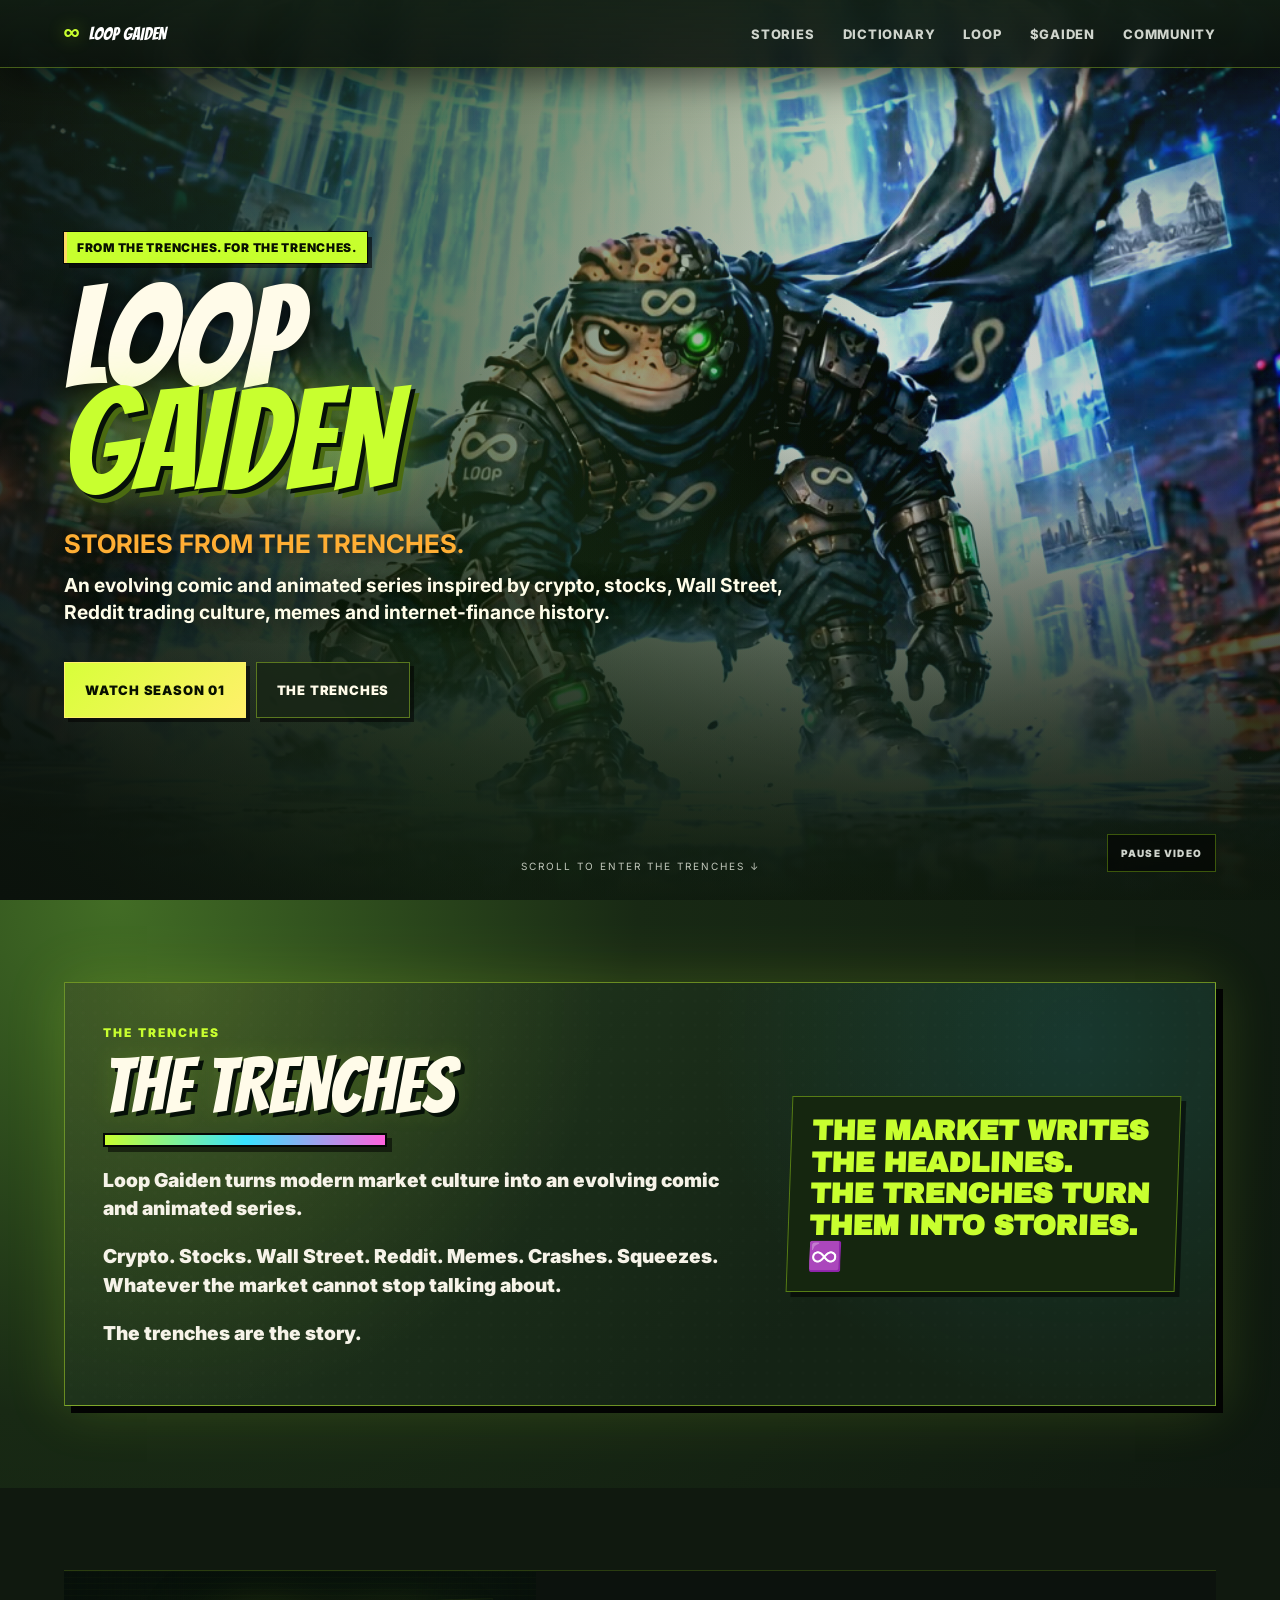
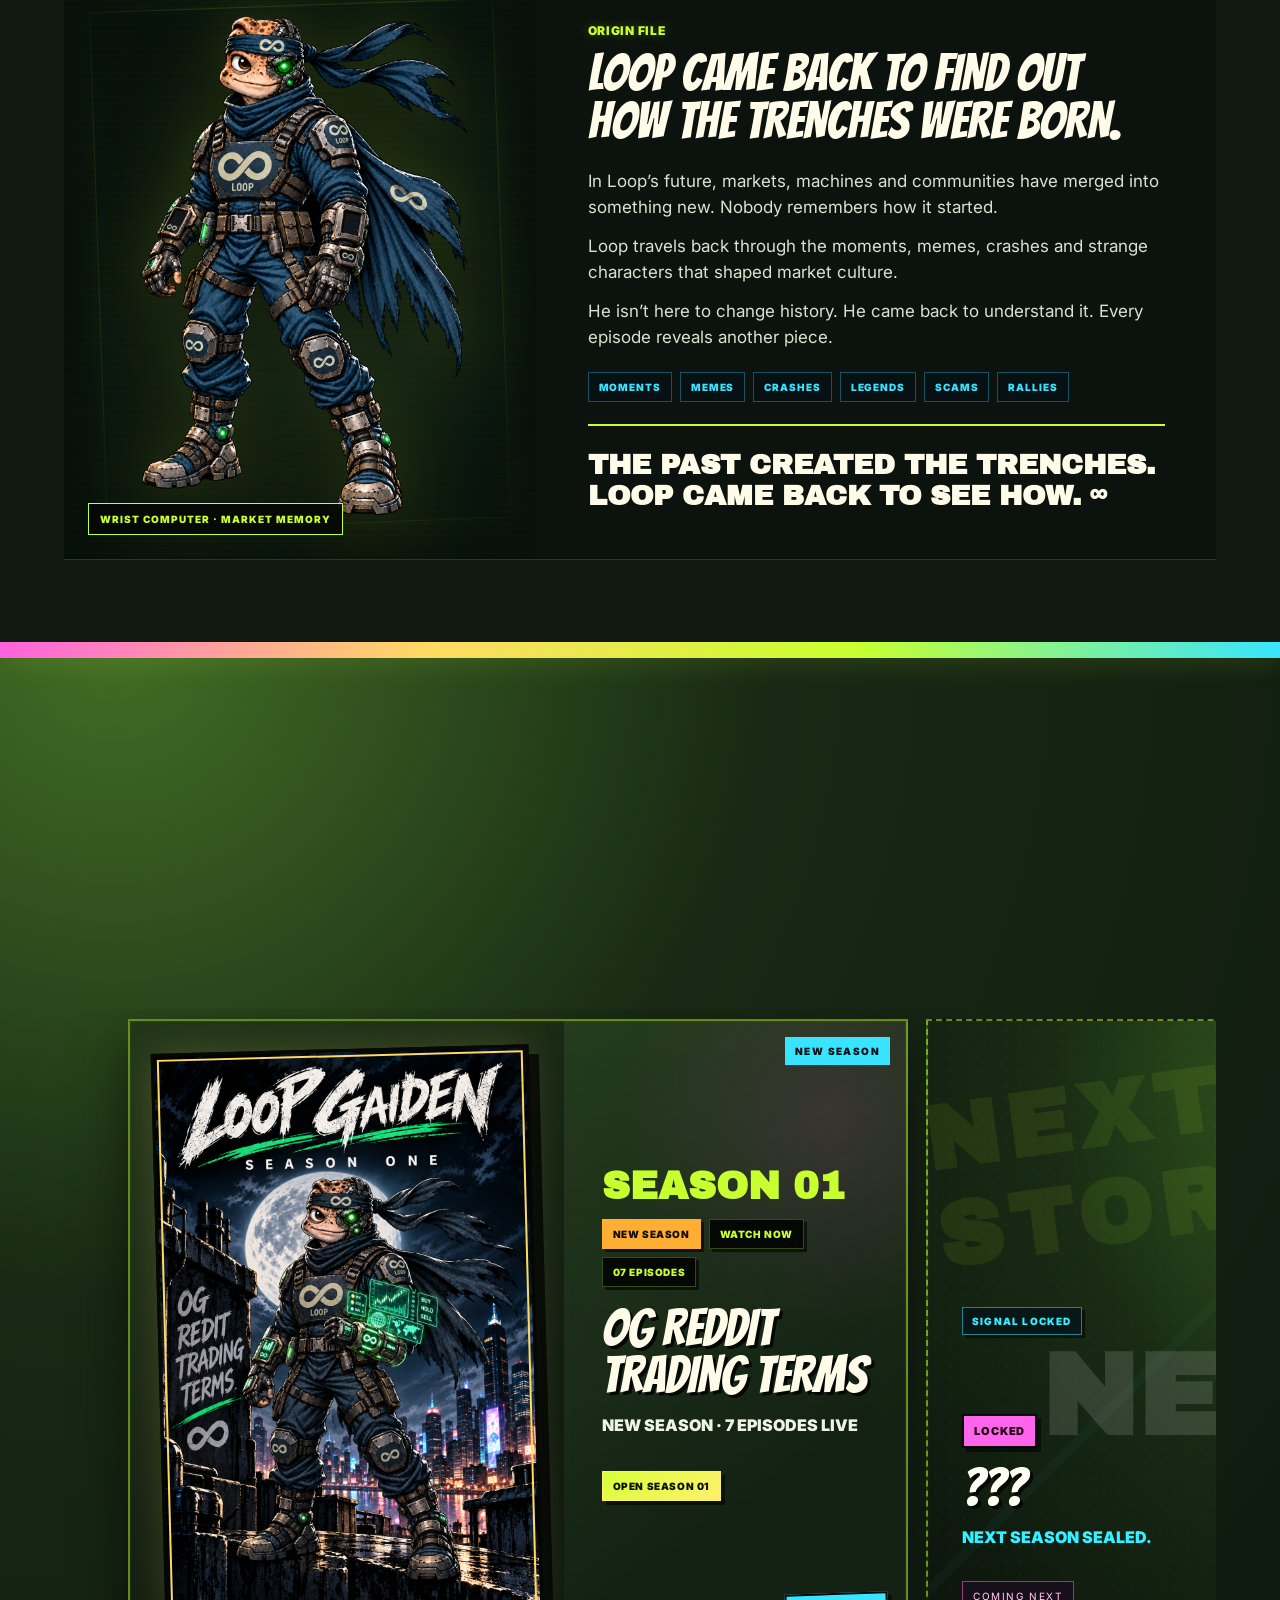
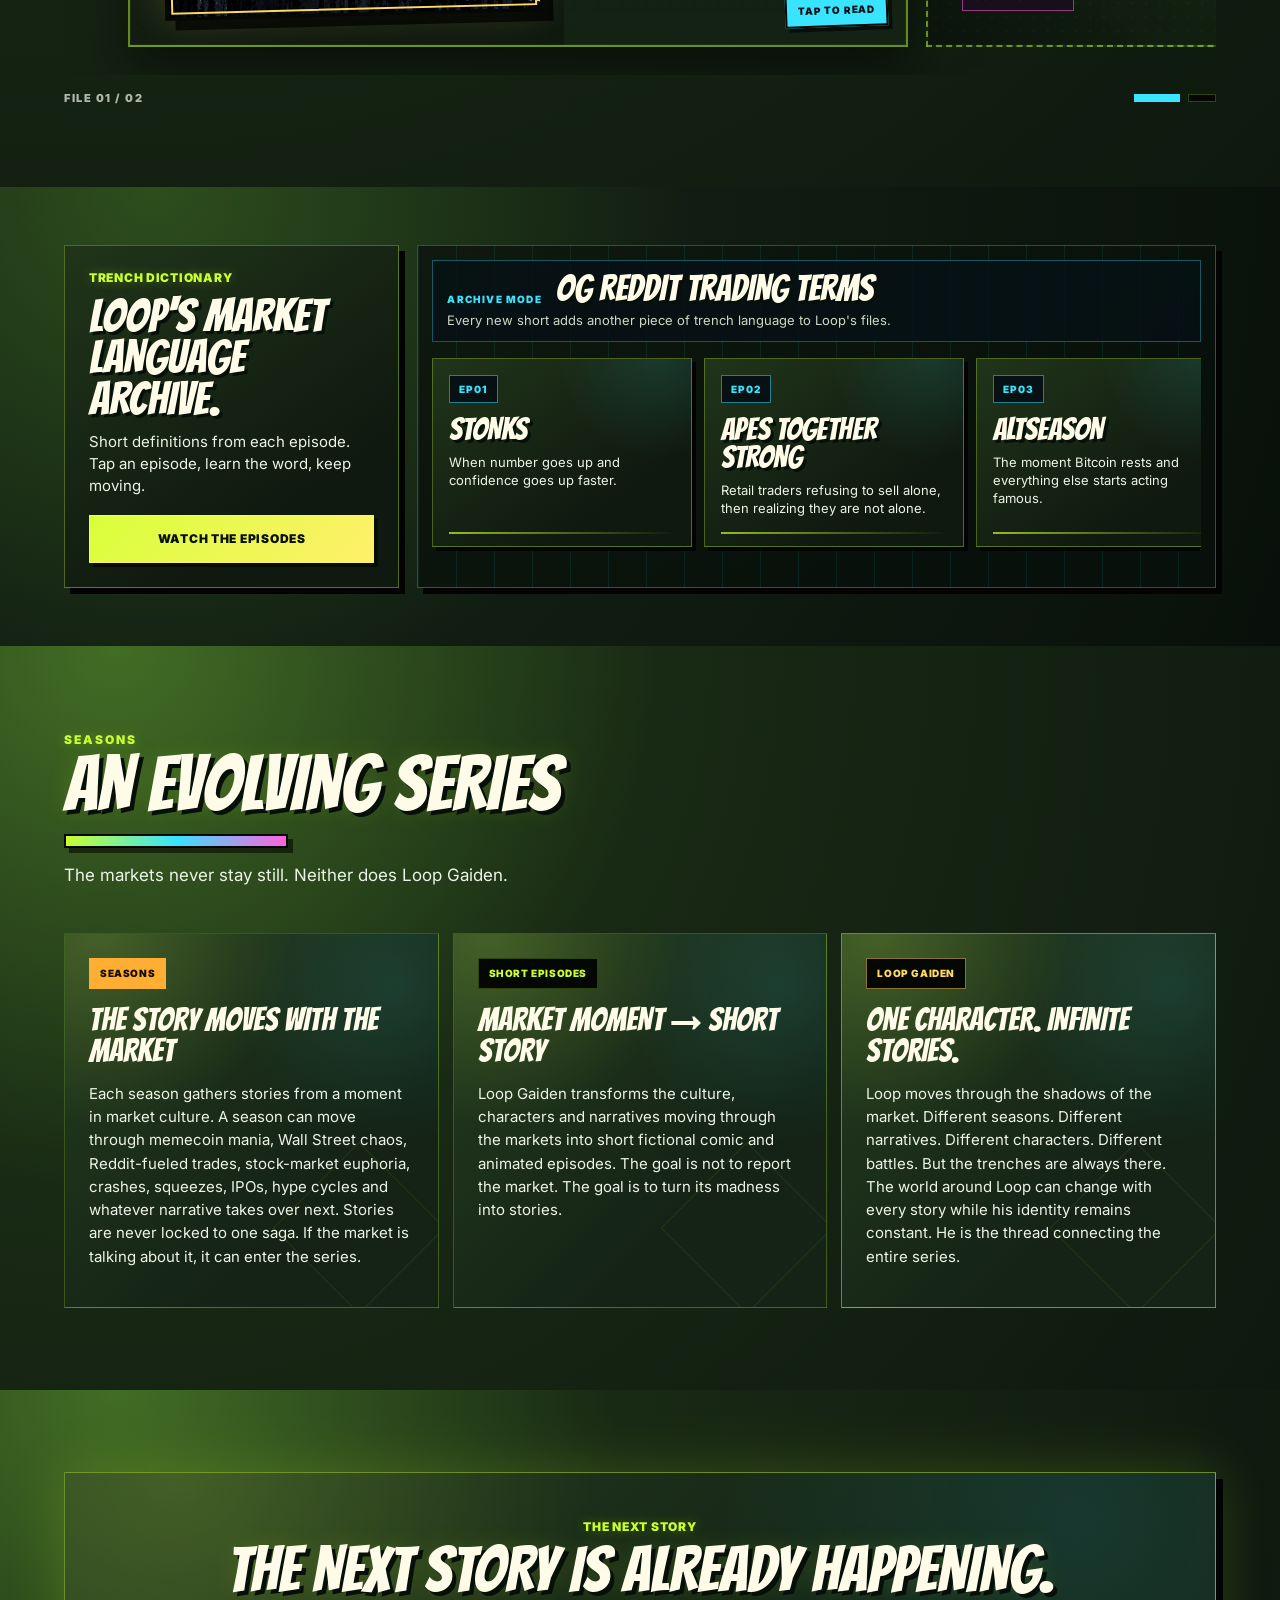
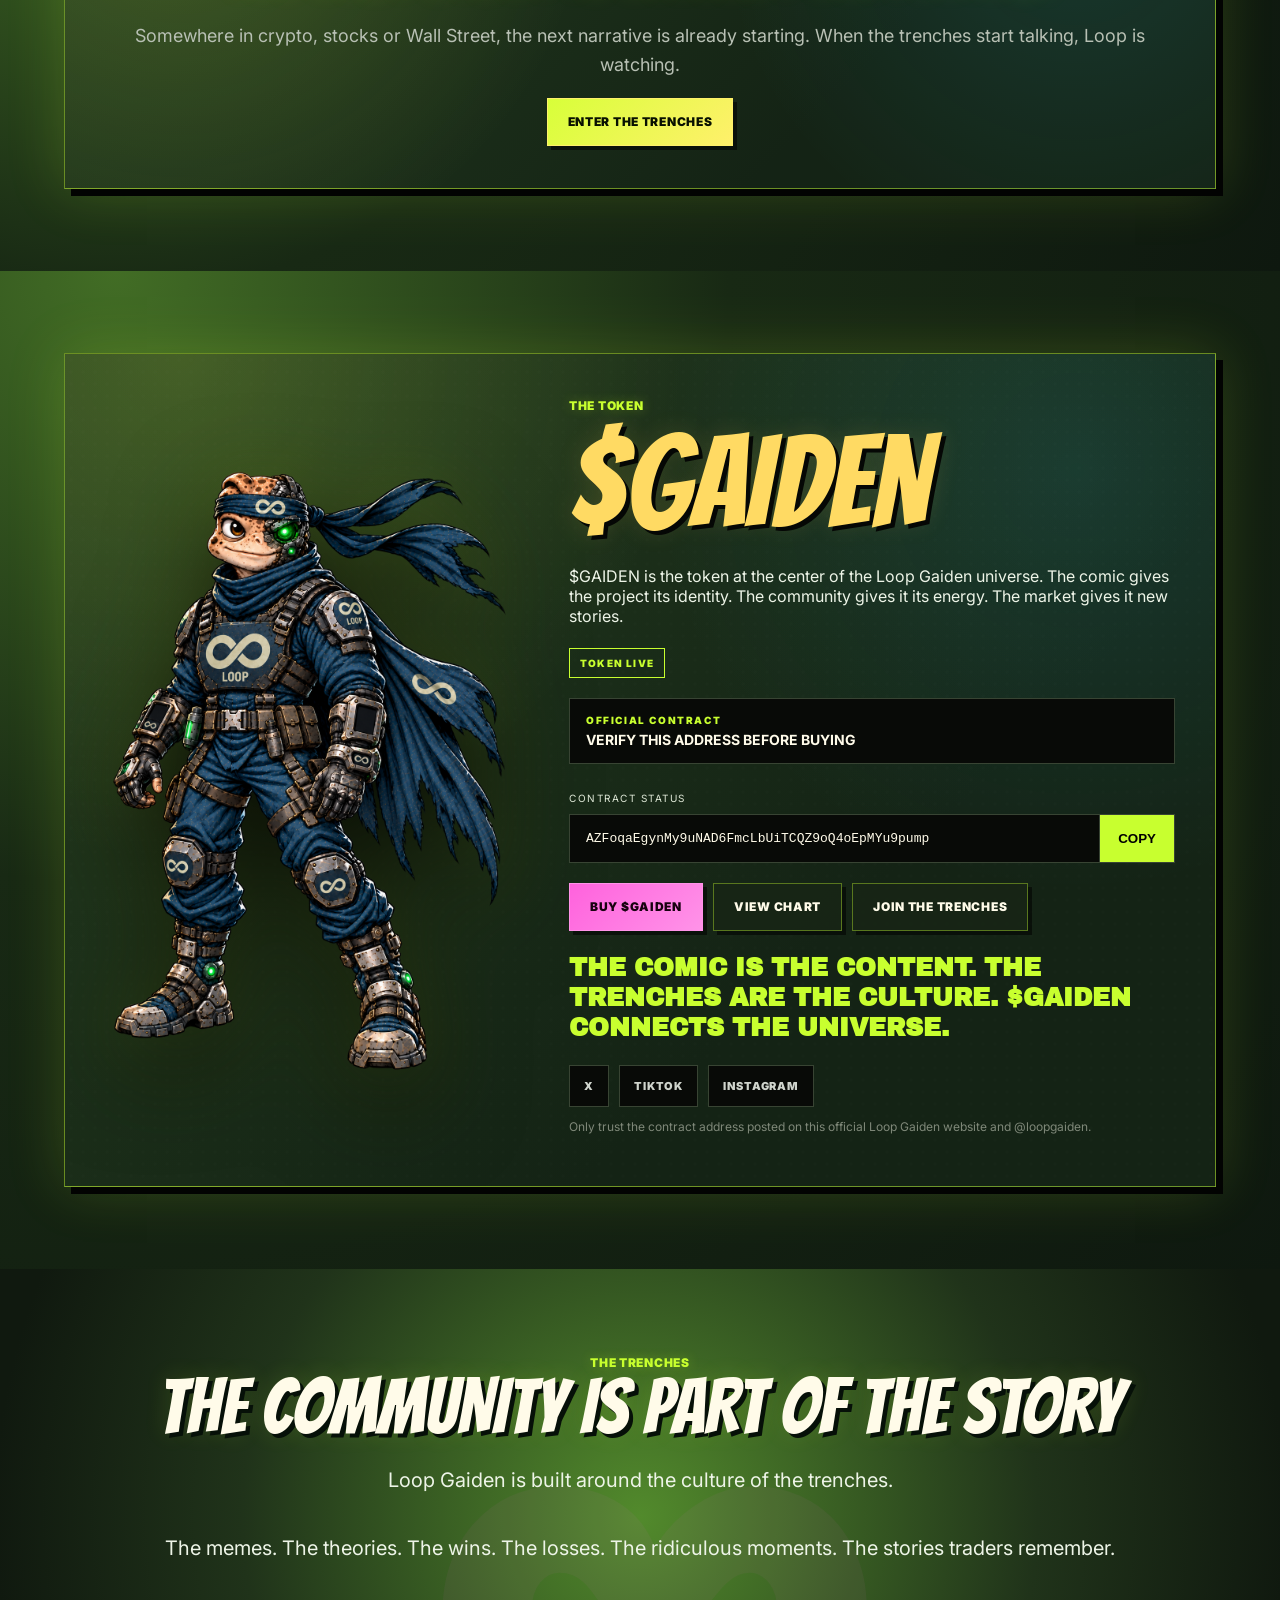
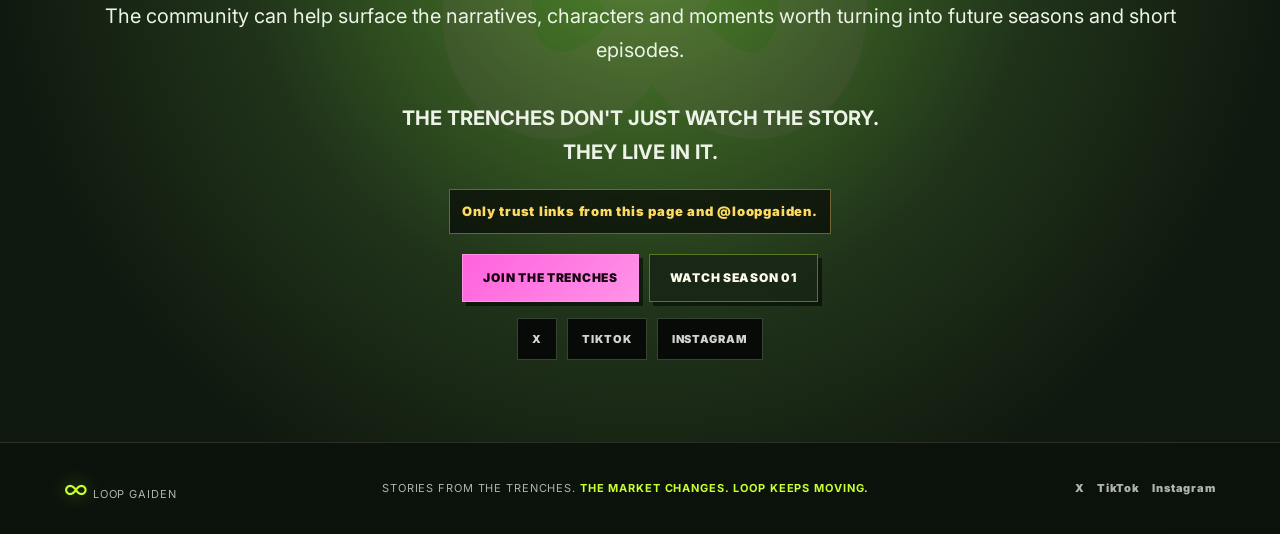
==== commit f2f4c716: "Add FUD episode" ====
--- a/index.html
+++ b/index.html
@@ -71,7 +71,7 @@
           <div class="launch-strip">
             <span>SEASON 01</span>
             <span>OG REDDIT TRADING TERMS</span>
-            <span>EPISODES 01-06 LIVE</span>
+            <span>EPISODES 01-07 LIVE</span>
           </div>
         </div>
         <button class="btn primary" type="button" data-open-issue="featuredSeason">OPEN SEASON</button>
@@ -151,10 +151,10 @@
             <div class="issue-card-badges">
               <span>LIVE NOW</span>
               <span>WATCH NOW</span>
-              <span>06 EPISODES</span>
+              <span>07 EPISODES</span>
             </div>
             <h3>OG REDDIT TRADING TERMS</h3>
-            <p>NEW SEASON · 6 EPISODES LIVE</p>
+            <p>NEW SEASON · 7 EPISODES LIVE</p>
             <span class="status active issue-button" data-issue-label="OPEN SEASON 01" data-issue-key="featuredSeason">OPEN SEASON 01</span>
           </div>
         </article>
@@ -215,6 +215,11 @@
             <span>EP06</span>
             <h3>BOGDANOFF</h3>
             <p>The market meme for buying right before the chart collapses. Dump it.</p>
+          </article>
+          <article>
+            <span>EP07</span>
+            <h3>FUD</h3>
+            <p>Fear, uncertainty and doubt turning one rumor into a full trench panic.</p>
           </article>
           <article class="dictionary-next">
             <span>NEXT</span>
@@ -281,12 +286,12 @@
       <div class="section-head reveal">
         <span>SEASON 01</span>
         <h2>OG REDDIT TRADING TERMS</h2>
-        <p>Six short episodes tracing the language and rituals of the early trenches.</p>
+        <p>Seven short episodes tracing the language and rituals of the early trenches.</p>
       </div>
       <div class="scene-stack">
         <article class="issue-start reveal" id="issue-cover" data-issue-cover>
           <div class="issue-start-cover"><img src="assets/season1Cover.png?v=20260925-season-cover" alt="Season 01 OG Reddit Trading Terms poster" /></div>
-          <div class="issue-start-copy"><span class="kicker">SEASON 01</span><h3>OG REDDIT TRADING TERMS</h3><p>Stonks. Apes. Altseason. Buttcoin. Gain Porn. Bogdanoff. The language of the trenches begins here.</p></div>
+          <div class="issue-start-copy"><span class="kicker">SEASON 01</span><h3>OG REDDIT TRADING TERMS</h3><p>Stonks. Apes. Altseason. Buttcoin. Gain Porn. Bogdanoff. FUD. The language of the trenches begins here.</p></div>
         </article>
       </div>
     </section>
--- a/styles.css
+++ b/styles.css
@@ -791,6 +791,14 @@
 .hero:before,.origin-section:before,.mission:before,.trenches-panel:before{display:none!important}.lord-card.farmer{animation:none!important;box-shadow:0 22px 50px #0008!important}.lord-card.farmer:hover,.lord-card.farmer:focus-visible,.lord-card.farmer.issue-open{box-shadow:0 24px 56px #000b,0 0 0 1px #b8ff1f55!important}.mission-path{display:grid;grid-template-columns:repeat(3,minmax(0,1fr));gap:14px}.mission-path:before,.mission-marker{display:none!important}.mission-chapter{display:block}.mission-card{height:100%;min-height:0;padding:24px;box-shadow:none!important}.mission-card ul,.mission-card .trenches-call,.mission-chapter.active .mission-card:before{display:none!important}
 @media(max-width:820px){.mission-path{grid-template-columns:1fr}.lord-card.farmer{box-shadow:none!important}}
 .scene-num{display:none!important}
+.scene-copy p{
+  max-width:34ch;
+  font-size:clamp(15px,1.15vw,17px)!important;
+  line-height:1.5!important;
+}
+@media(max-width:850px){
+  .scene-copy p{max-width:44ch}
+}
 
 /* Updated Loop token art */
 .origin-token-visual{
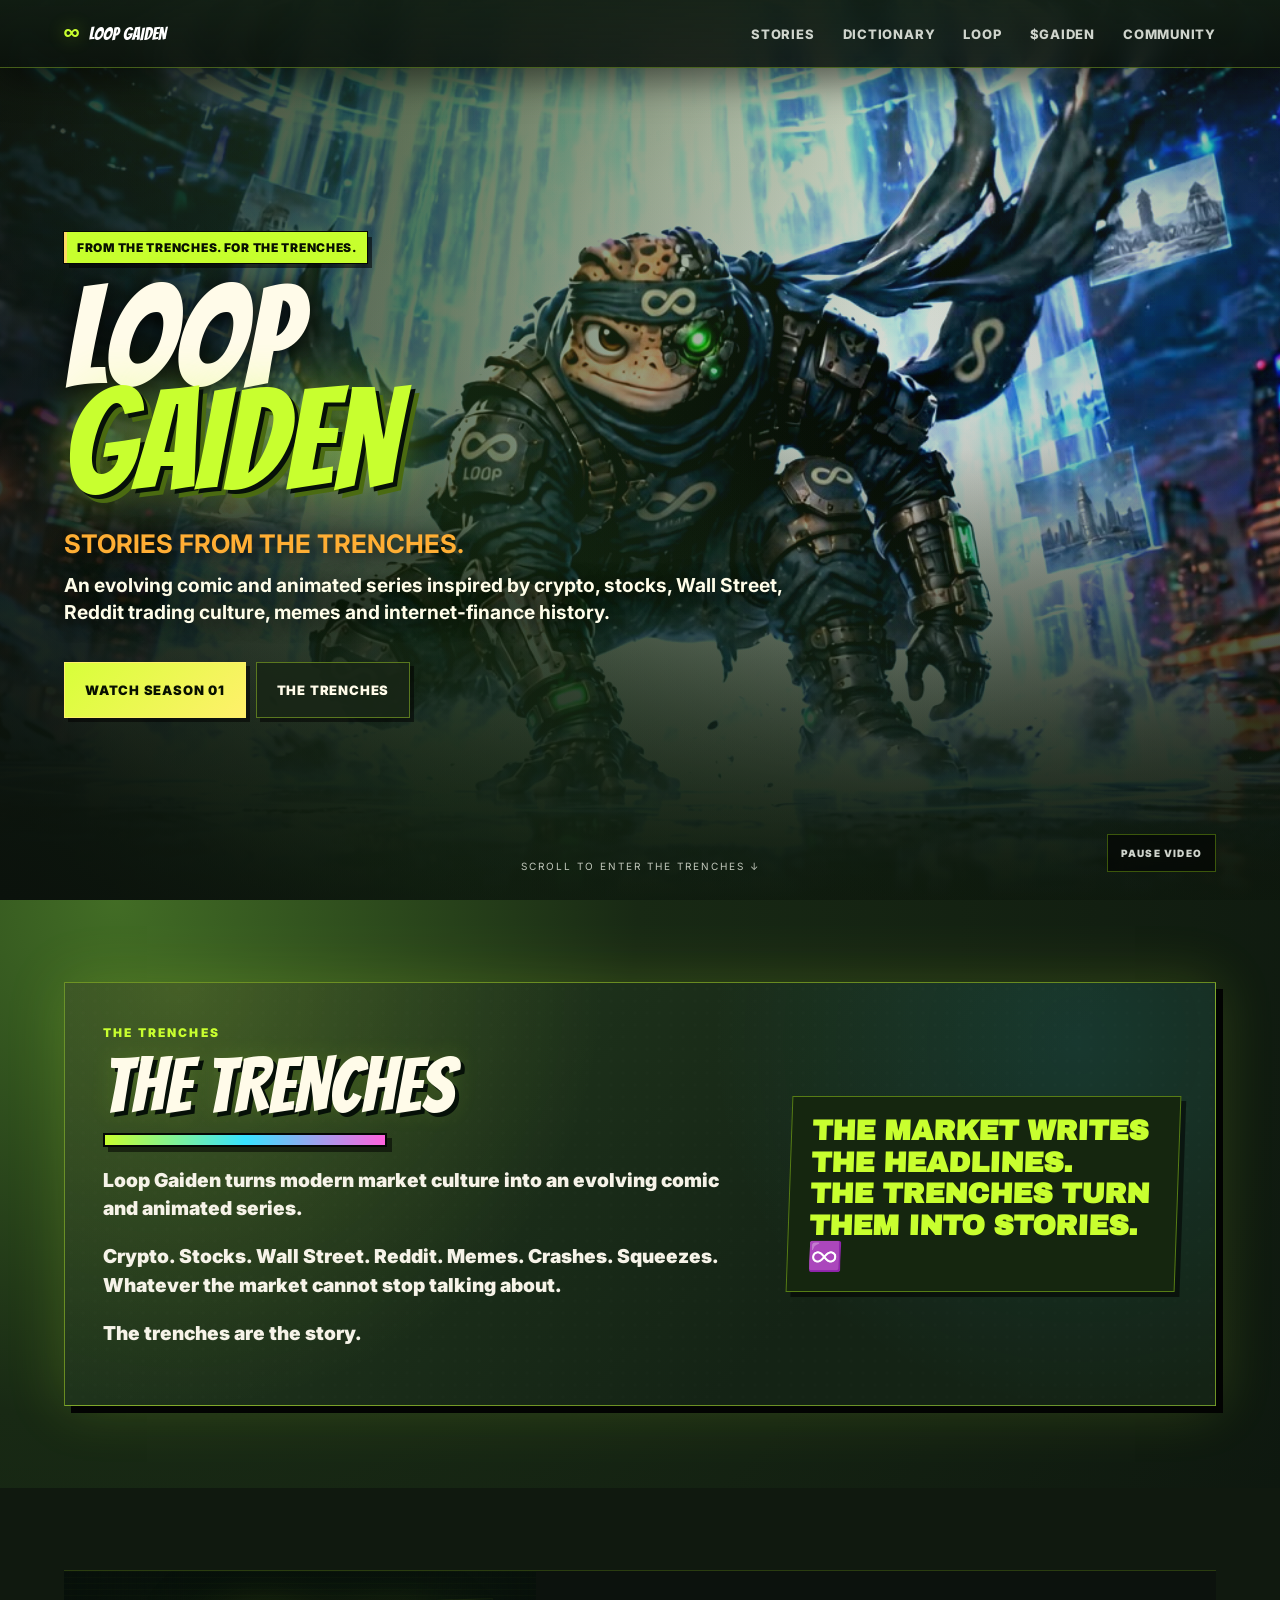
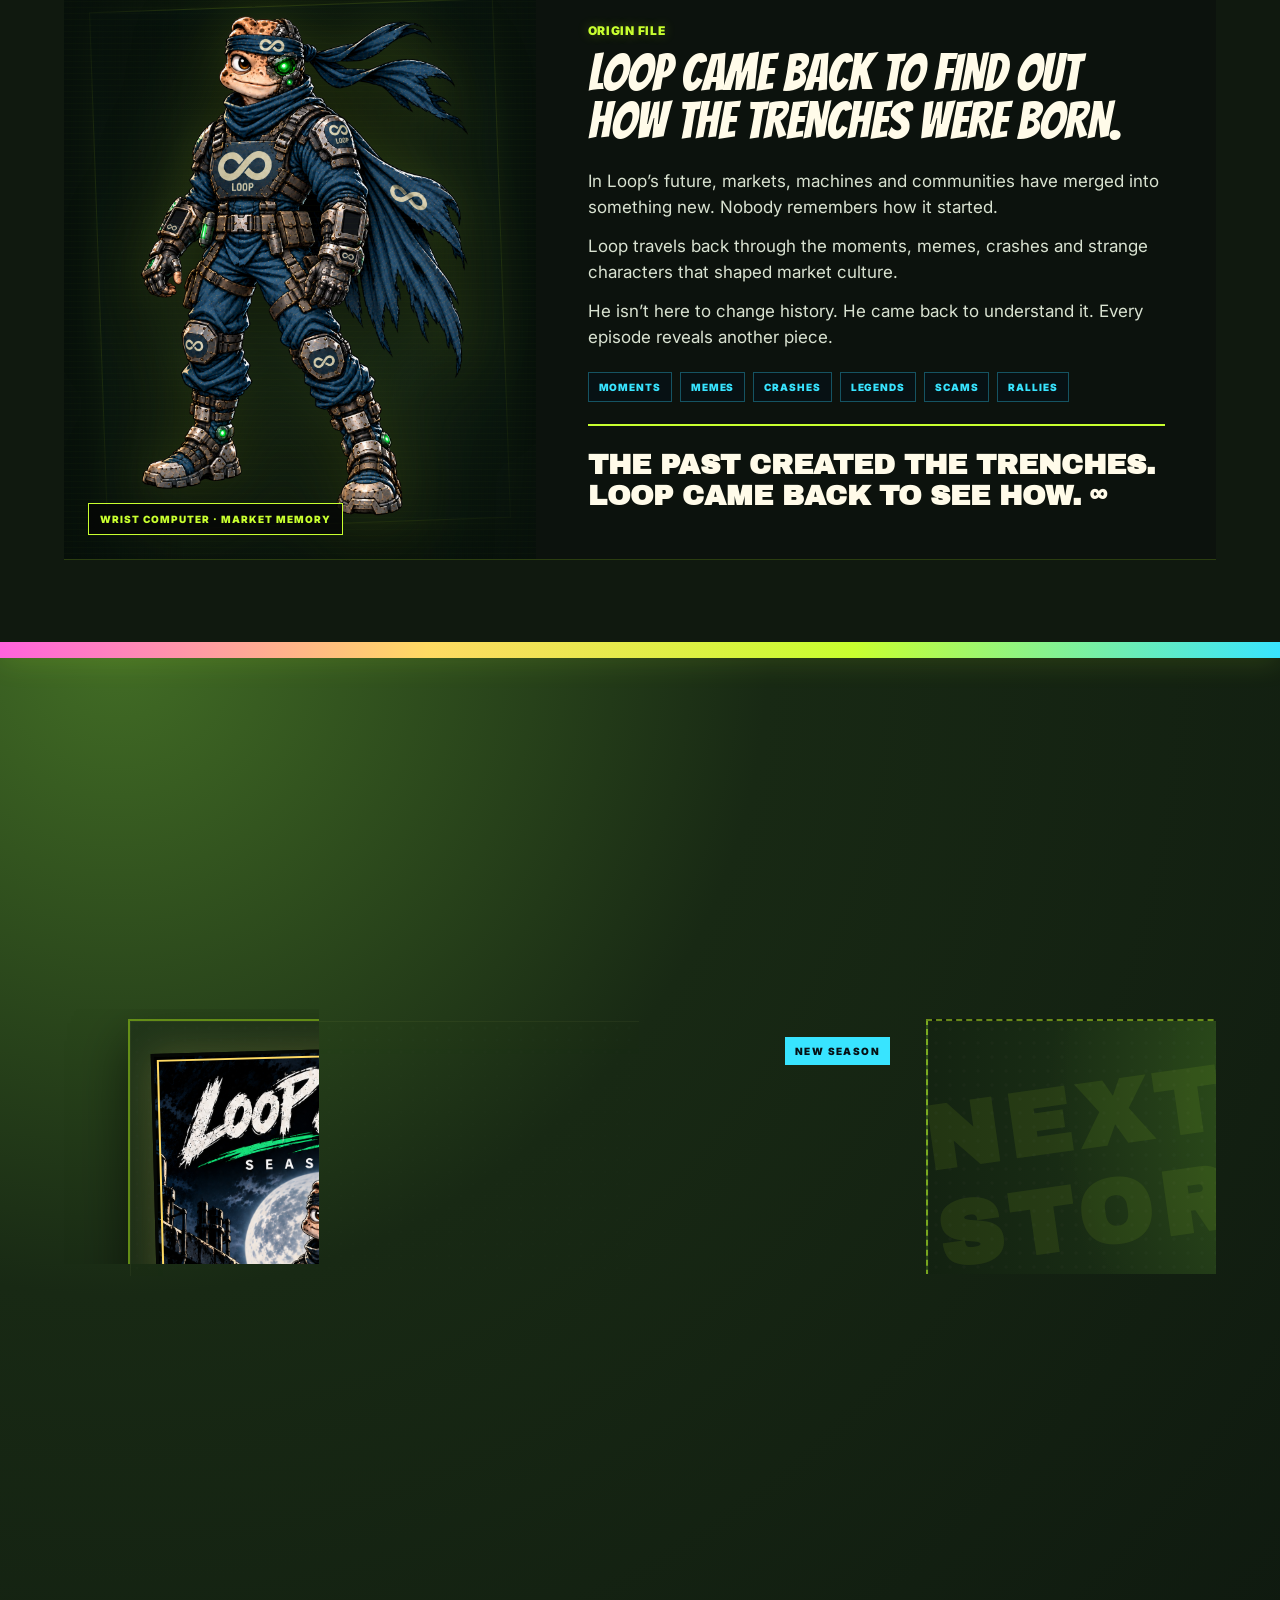
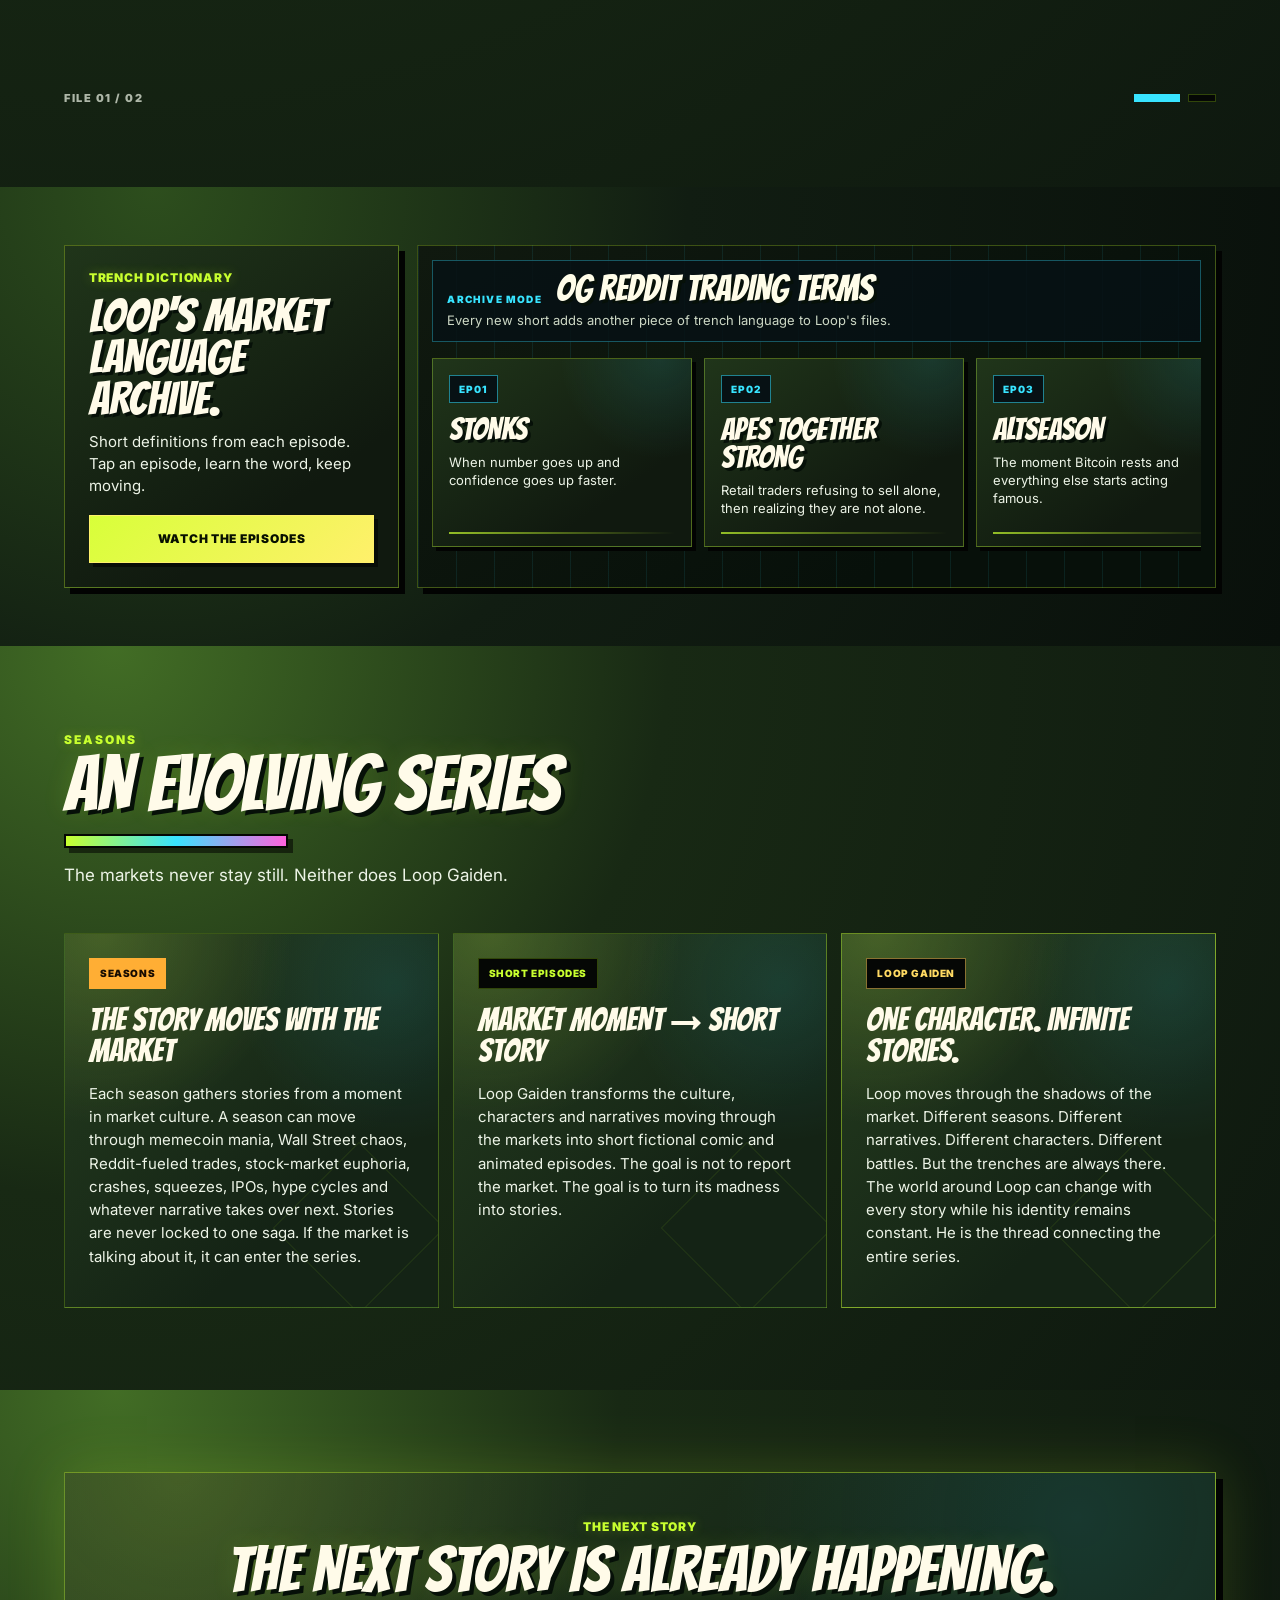
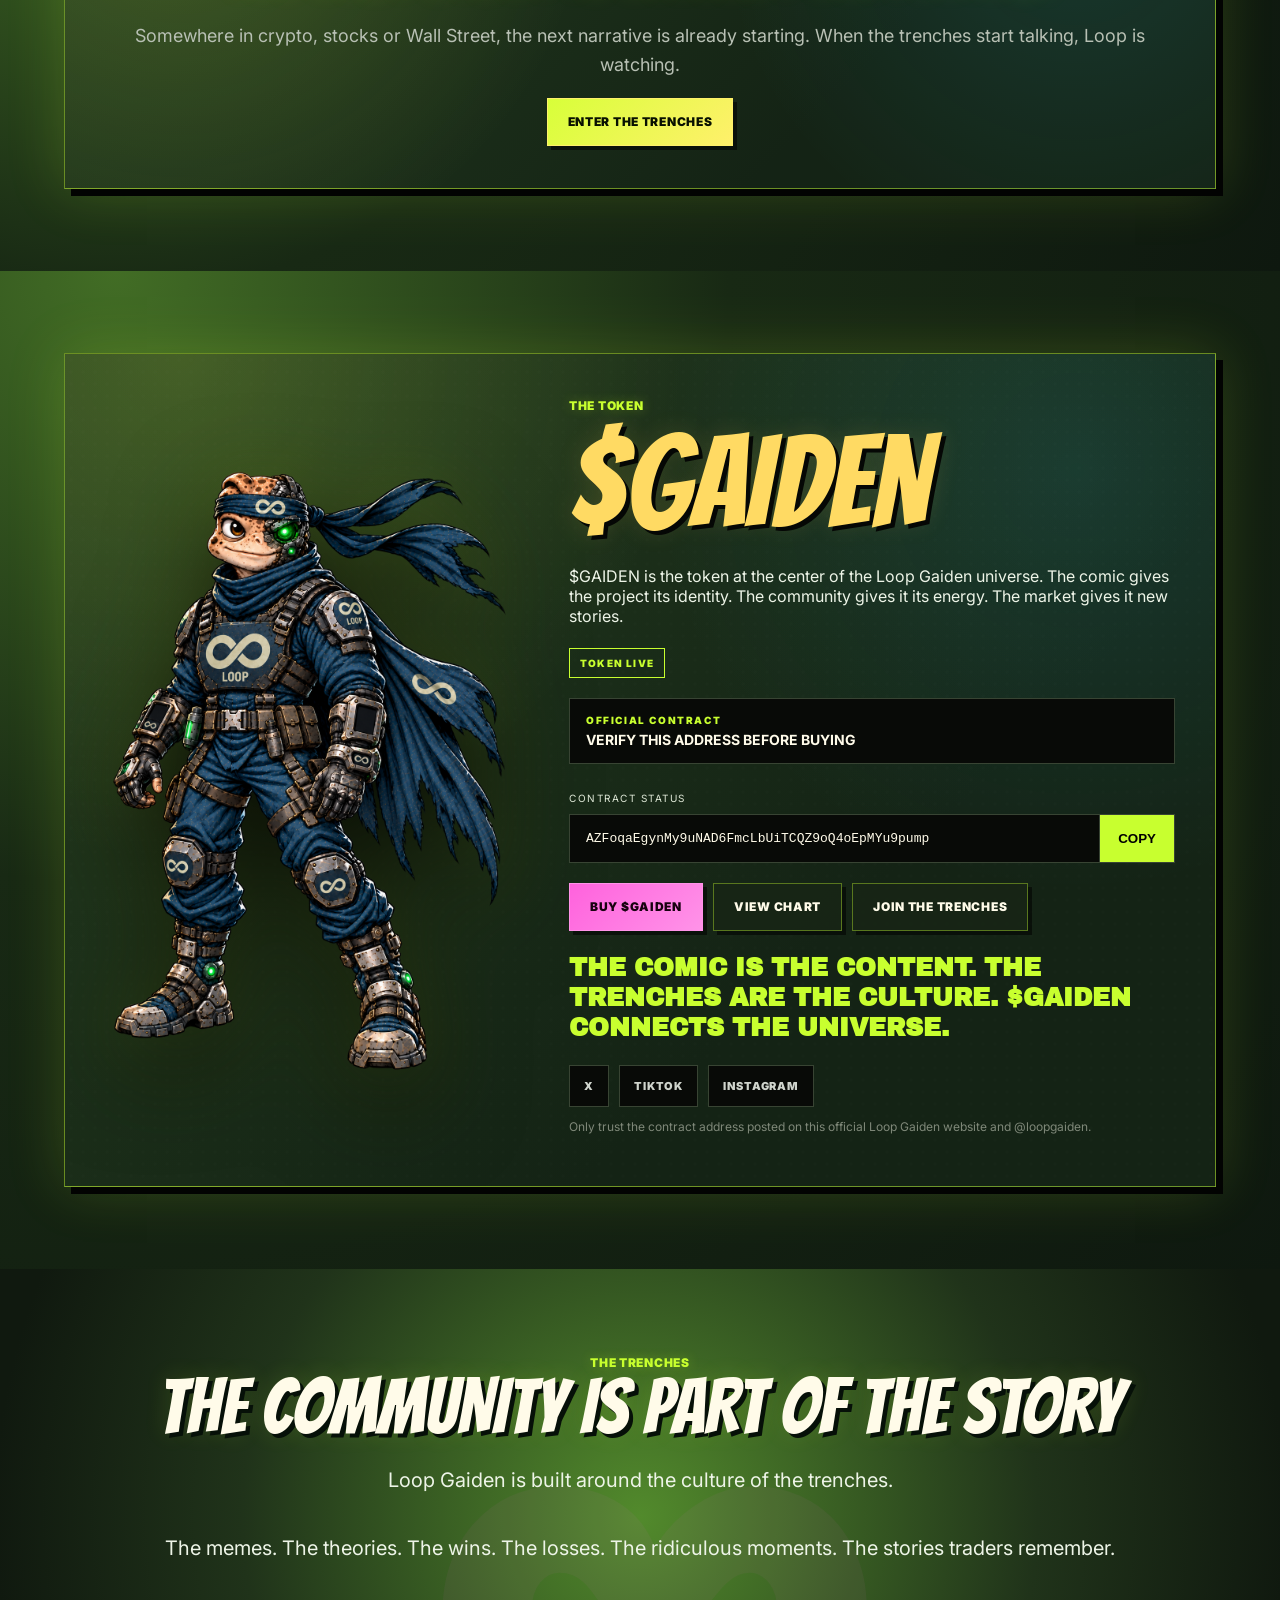
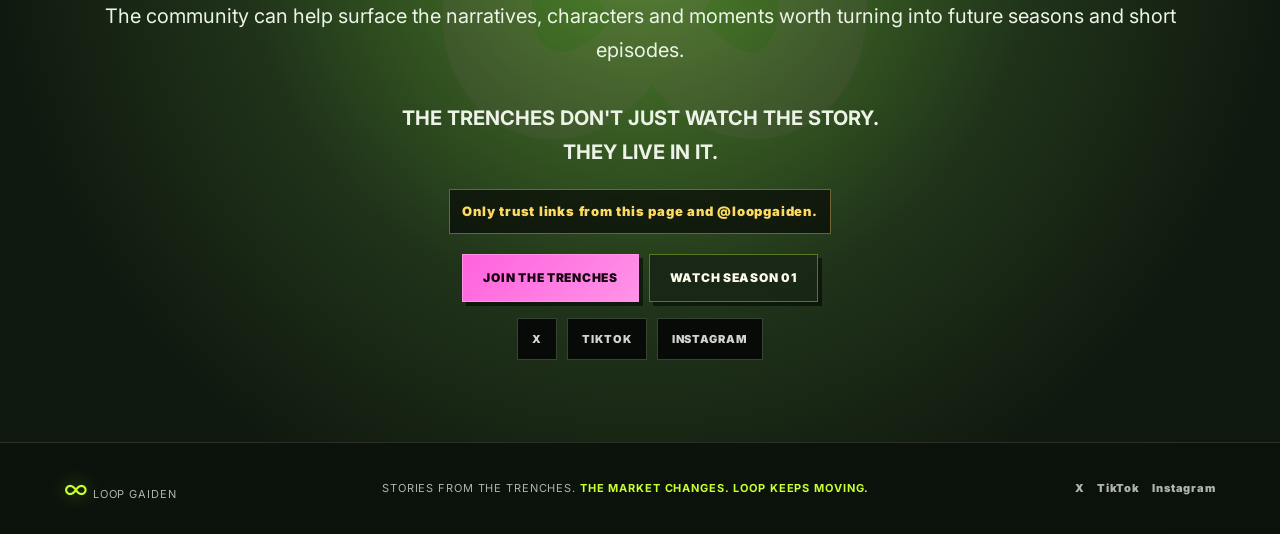
==== commit 93a16e77: "Add Pizza Day and FOMO episodes" ====
--- a/index.html
+++ b/index.html
@@ -71,7 +71,7 @@
           <div class="launch-strip">
             <span>SEASON 01</span>
             <span>OG REDDIT TRADING TERMS</span>
-            <span>EPISODES 01-07 LIVE</span>
+            <span>EPISODES 01-09 LIVE</span>
           </div>
         </div>
         <button class="btn primary" type="button" data-open-issue="featuredSeason">OPEN SEASON</button>
@@ -151,10 +151,10 @@
             <div class="issue-card-badges">
               <span>LIVE NOW</span>
               <span>WATCH NOW</span>
-              <span>07 EPISODES</span>
+              <span>09 EPISODES</span>
             </div>
             <h3>OG REDDIT TRADING TERMS</h3>
-            <p>NEW SEASON · 7 EPISODES LIVE</p>
+            <p>NEW SEASON · 9 EPISODES LIVE</p>
             <span class="status active issue-button" data-issue-label="OPEN SEASON 01" data-issue-key="featuredSeason">OPEN SEASON 01</span>
           </div>
         </article>
@@ -220,6 +220,16 @@
             <span>EP07</span>
             <h3>FUD</h3>
             <p>Fear, uncertainty and doubt turning one rumor into a full trench panic.</p>
+          </article>
+          <article>
+            <span>EP08</span>
+            <h3>PIZZA DAY</h3>
+            <p>May 22, 2010. Two pizzas. One legendary Bitcoin regret.</p>
+          </article>
+          <article>
+            <span>EP09</span>
+            <h3>FOMO</h3>
+            <p>The fear of watching everyone else get rich without you.</p>
           </article>
           <article class="dictionary-next">
             <span>NEXT</span>
@@ -286,12 +296,12 @@
       <div class="section-head reveal">
         <span>SEASON 01</span>
         <h2>OG REDDIT TRADING TERMS</h2>
-        <p>Seven short episodes tracing the language and rituals of the early trenches.</p>
+        <p>Nine short episodes tracing the language and rituals of the early trenches.</p>
       </div>
       <div class="scene-stack">
         <article class="issue-start reveal" id="issue-cover" data-issue-cover>
           <div class="issue-start-cover"><img src="assets/season1Cover.png?v=20260925-season-cover" alt="Season 01 OG Reddit Trading Terms poster" /></div>
-          <div class="issue-start-copy"><span class="kicker">SEASON 01</span><h3>OG REDDIT TRADING TERMS</h3><p>Stonks. Apes. Altseason. Buttcoin. Gain Porn. Bogdanoff. FUD. The language of the trenches begins here.</p></div>
+          <div class="issue-start-copy"><span class="kicker">SEASON 01</span><h3>OG REDDIT TRADING TERMS</h3><p>Stonks. Apes. Altseason. Buttcoin. Gain Porn. Bogdanoff. FUD. Pizza Day. FOMO. The language of the trenches begins here.</p></div>
         </article>
       </div>
     </section>
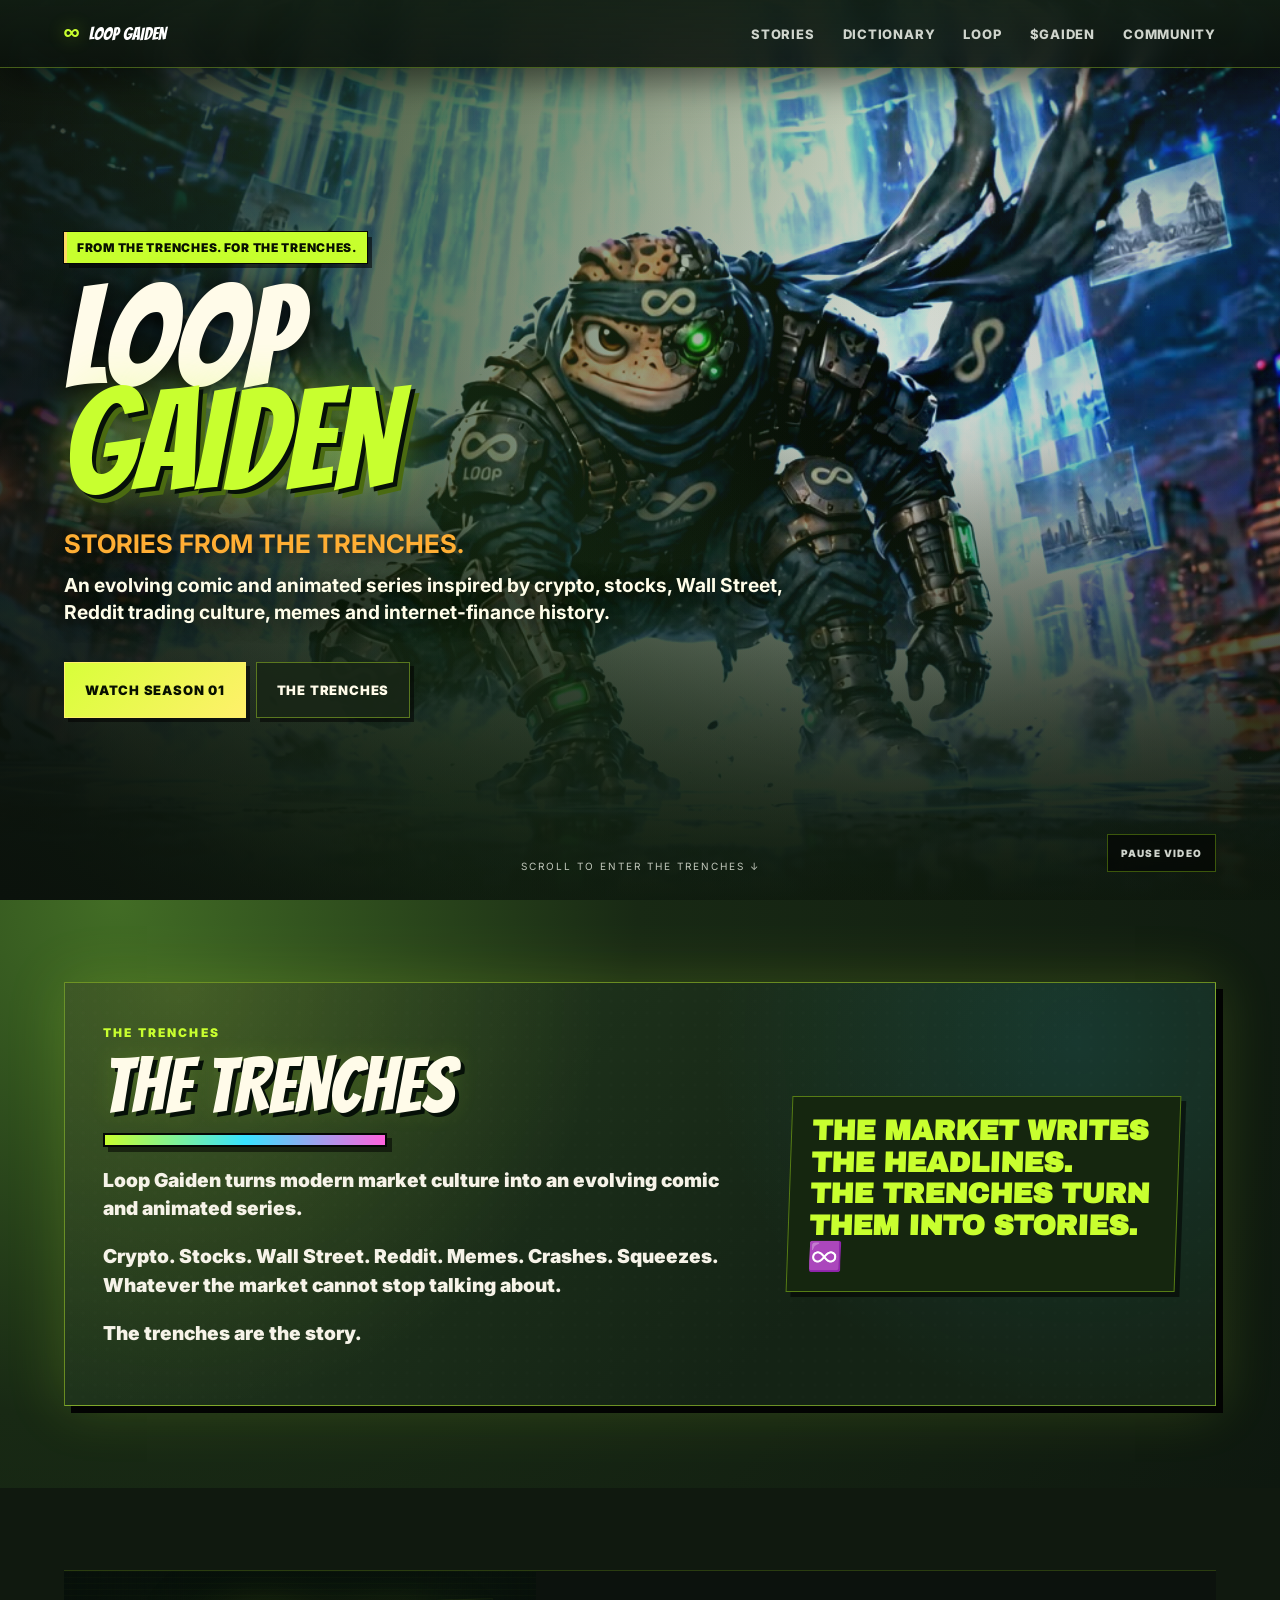
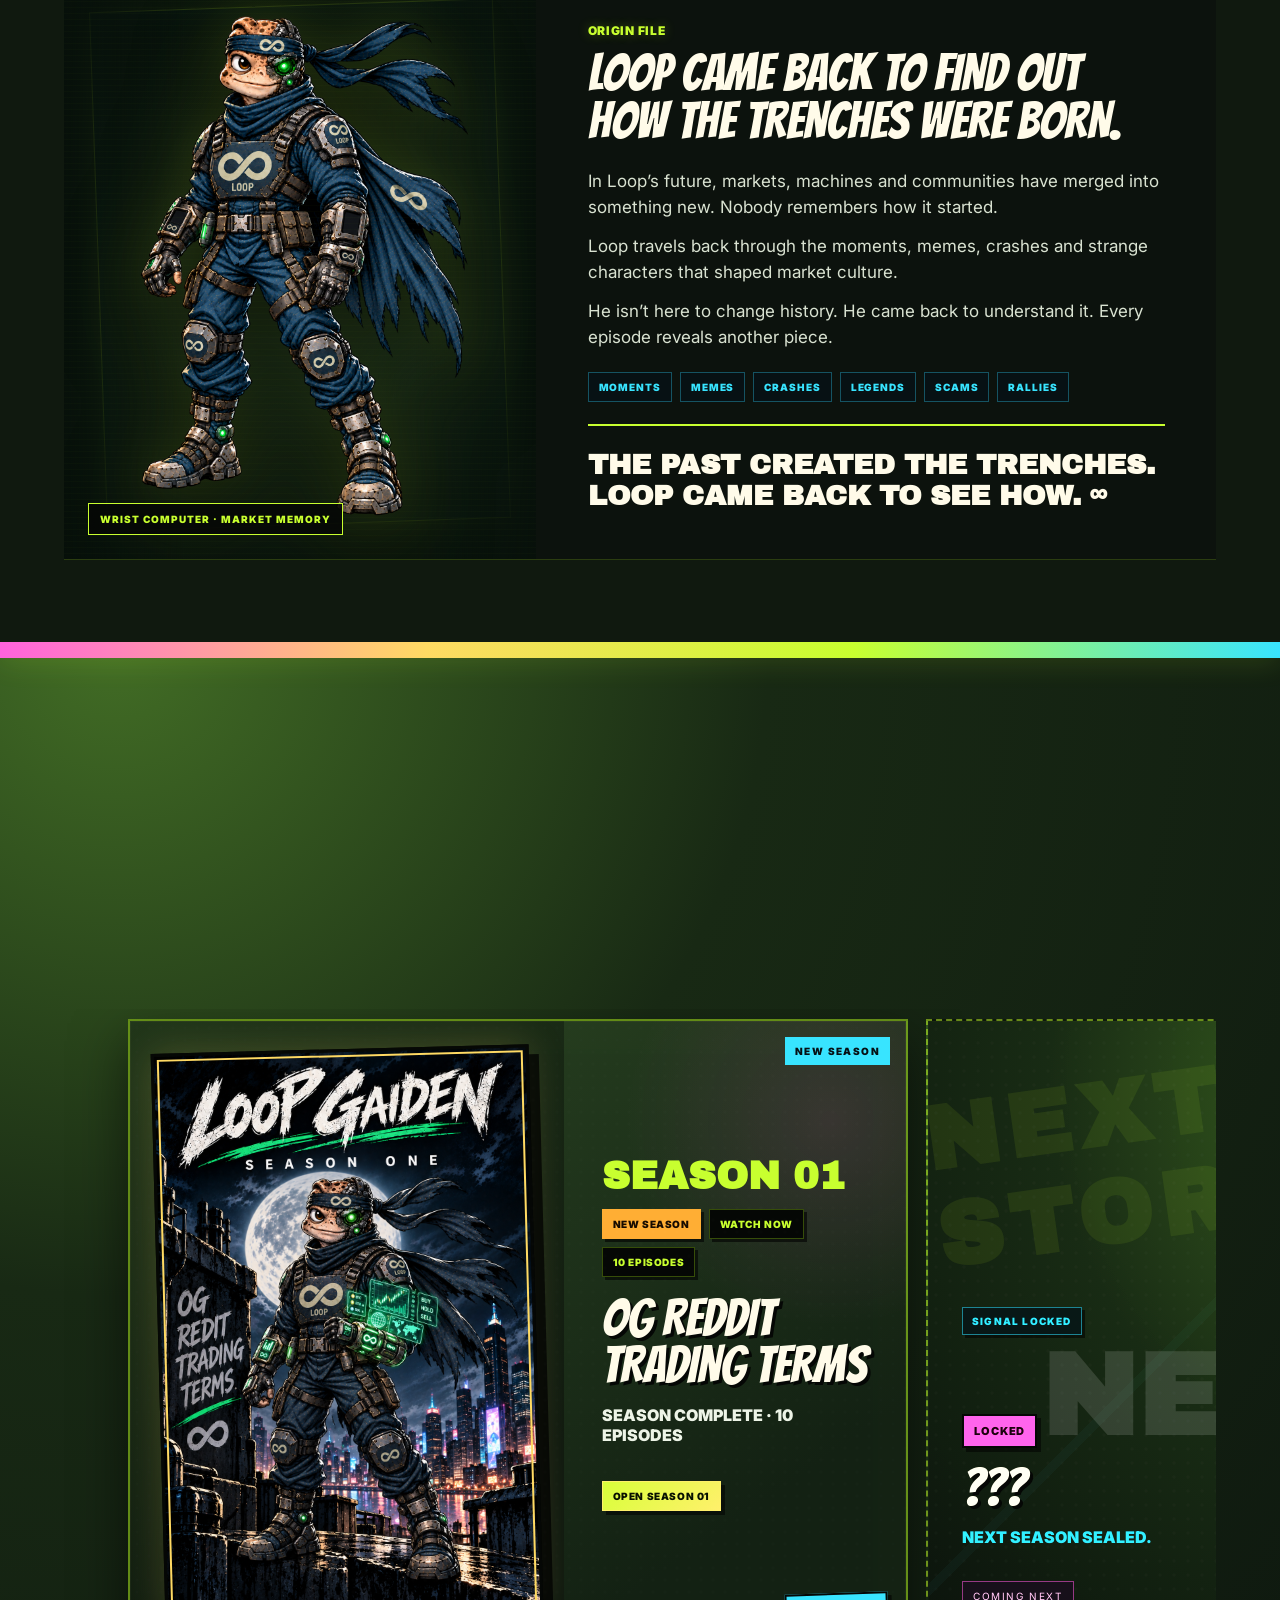
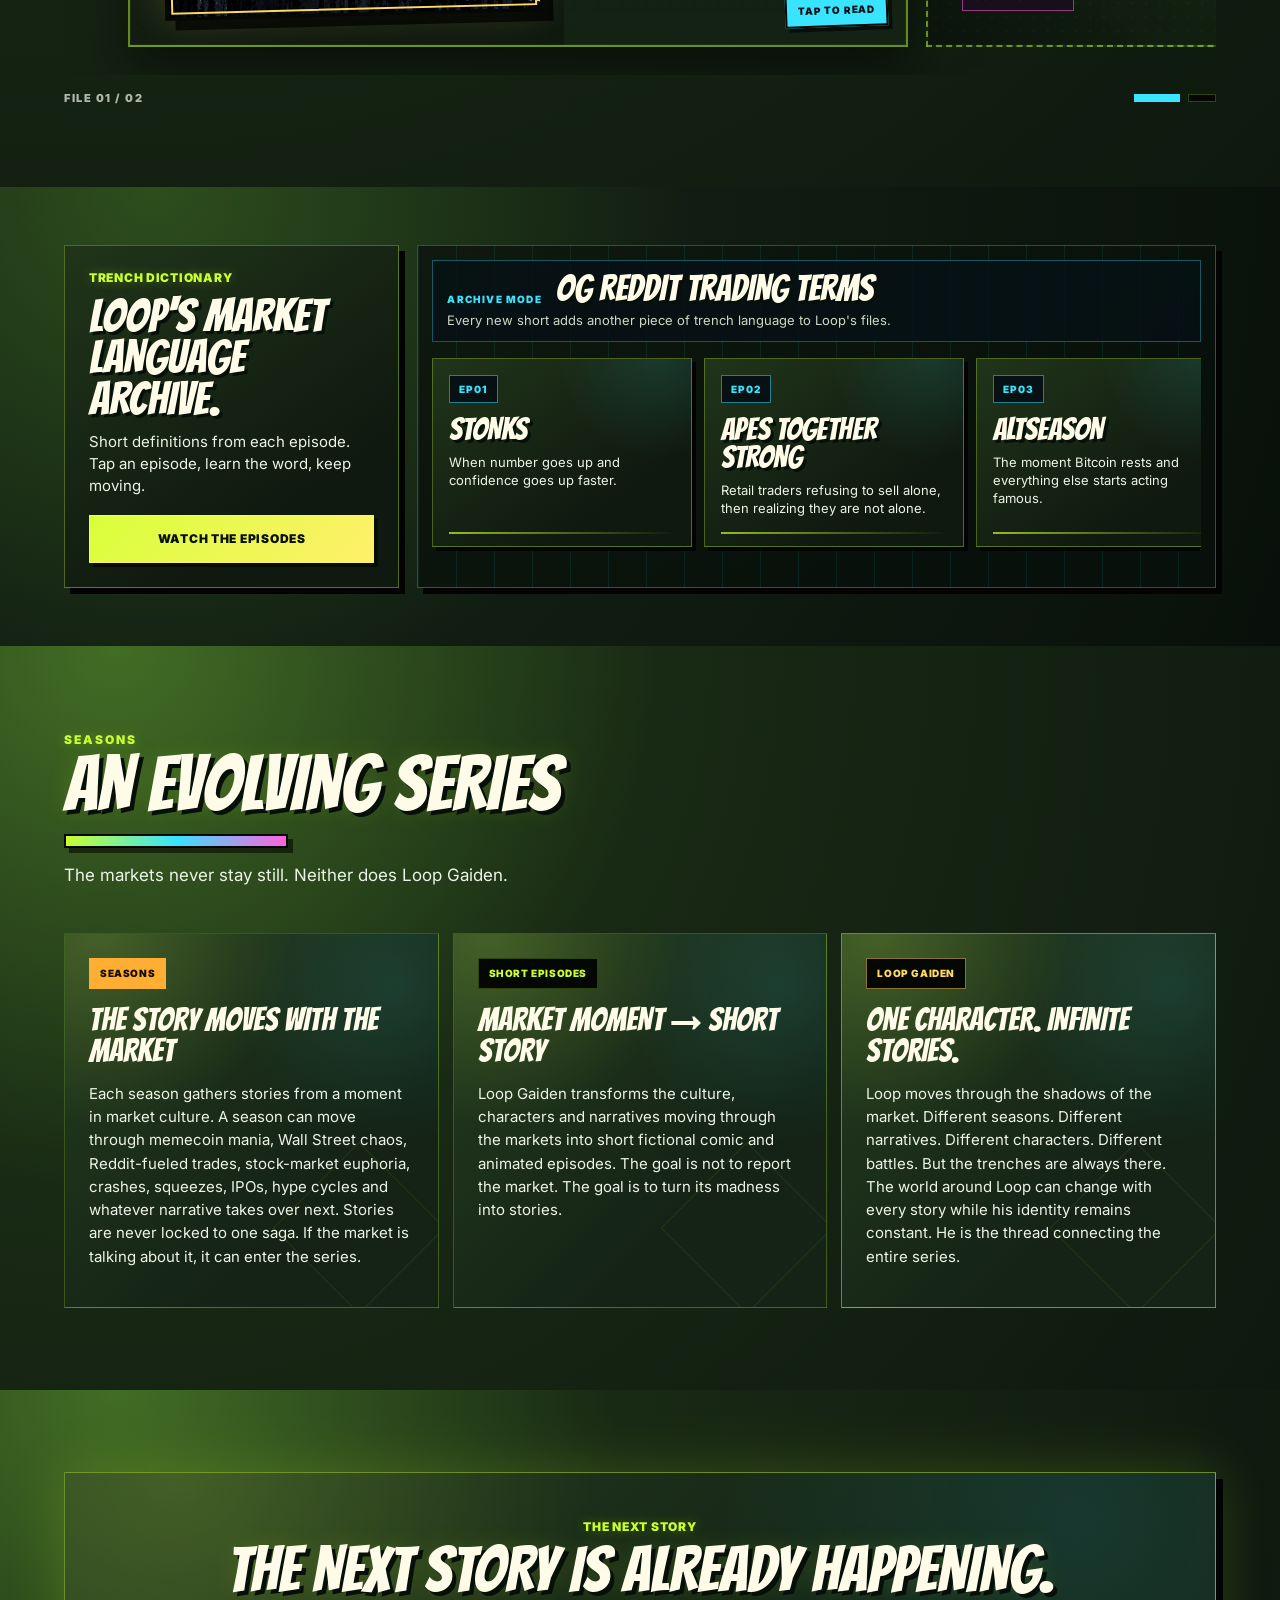
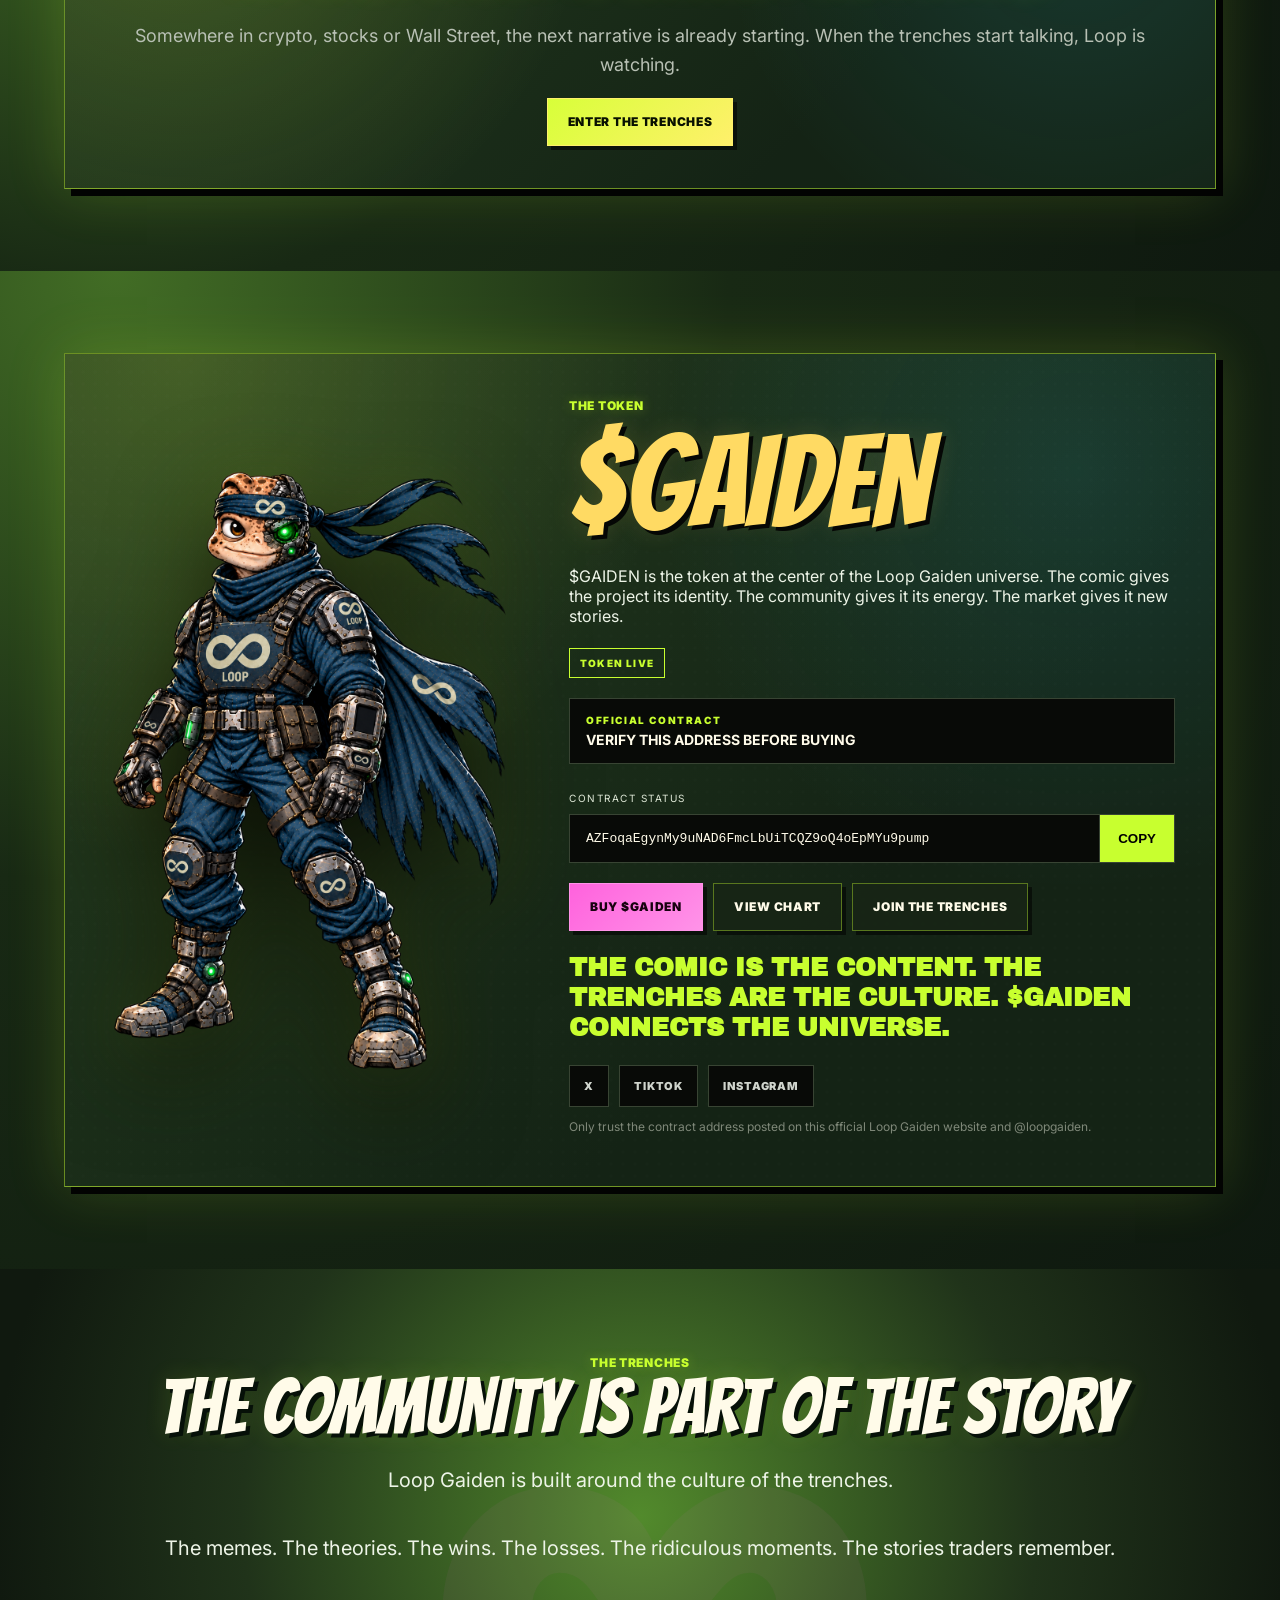
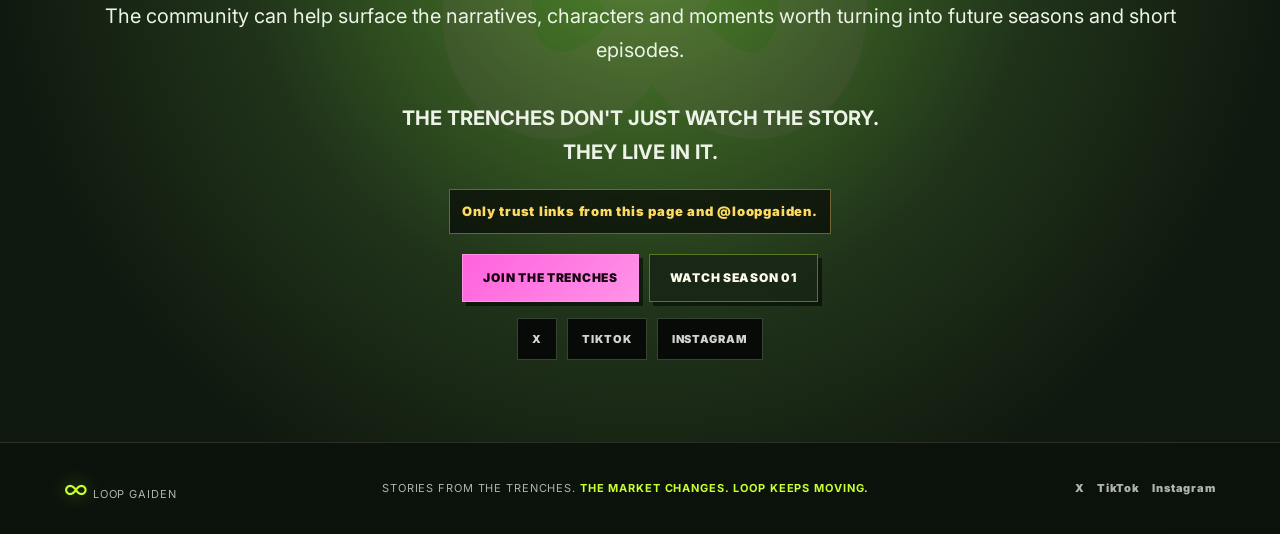
==== commit 7df44d9c: "Add Season 1 finale episode" ====
--- a/index.html
+++ b/index.html
@@ -71,7 +71,8 @@
           <div class="launch-strip">
             <span>SEASON 01</span>
             <span>OG REDDIT TRADING TERMS</span>
-            <span>EPISODES 01-09 LIVE</span>
+            <span>SEASON COMPLETE</span>
+            <span>10 EPISODES</span>
           </div>
         </div>
         <button class="btn primary" type="button" data-open-issue="featuredSeason">OPEN SEASON</button>
@@ -151,10 +152,10 @@
             <div class="issue-card-badges">
               <span>LIVE NOW</span>
               <span>WATCH NOW</span>
-              <span>09 EPISODES</span>
+              <span>10 EPISODES</span>
             </div>
             <h3>OG REDDIT TRADING TERMS</h3>
-            <p>NEW SEASON · 9 EPISODES LIVE</p>
+            <p>SEASON COMPLETE · 10 EPISODES</p>
             <span class="status active issue-button" data-issue-label="OPEN SEASON 01" data-issue-key="featuredSeason">OPEN SEASON 01</span>
           </div>
         </article>
@@ -231,10 +232,15 @@
             <h3>FOMO</h3>
             <p>The fear of watching everyone else get rich without you.</p>
           </article>
+          <article>
+            <span>EP10</span>
+            <h3>SATOSHI</h3>
+            <p>The final mystery: the pieces came together, then the creator disappeared.</p>
+          </article>
           <article class="dictionary-next">
             <span>NEXT</span>
             <h3>???</h3>
-            <p>Every new episode adds another word to the archive.</p>
+            <p>The next season opens a new archive.</p>
           </article>
           </div>
         </div>
@@ -296,12 +302,12 @@
       <div class="section-head reveal">
         <span>SEASON 01</span>
         <h2>OG REDDIT TRADING TERMS</h2>
-        <p>Nine short episodes tracing the language and rituals of the early trenches.</p>
+        <p>Ten short episodes tracing the language and rituals of the early trenches.</p>
       </div>
       <div class="scene-stack">
         <article class="issue-start reveal" id="issue-cover" data-issue-cover>
           <div class="issue-start-cover"><img src="assets/season1Cover.png?v=20260925-season-cover" alt="Season 01 OG Reddit Trading Terms poster" /></div>
-          <div class="issue-start-copy"><span class="kicker">SEASON 01</span><h3>OG REDDIT TRADING TERMS</h3><p>Stonks. Apes. Altseason. Buttcoin. Gain Porn. Bogdanoff. FUD. Pizza Day. FOMO. The language of the trenches begins here.</p></div>
+          <div class="issue-start-copy"><span class="kicker">SEASON 01</span><h3>OG REDDIT TRADING TERMS</h3><p>Stonks. Apes. Altseason. Buttcoin. Gain Porn. Bogdanoff. FUD. Pizza Day. FOMO. Satoshi. Season 01 is complete.</p></div>
         </article>
       </div>
     </section>
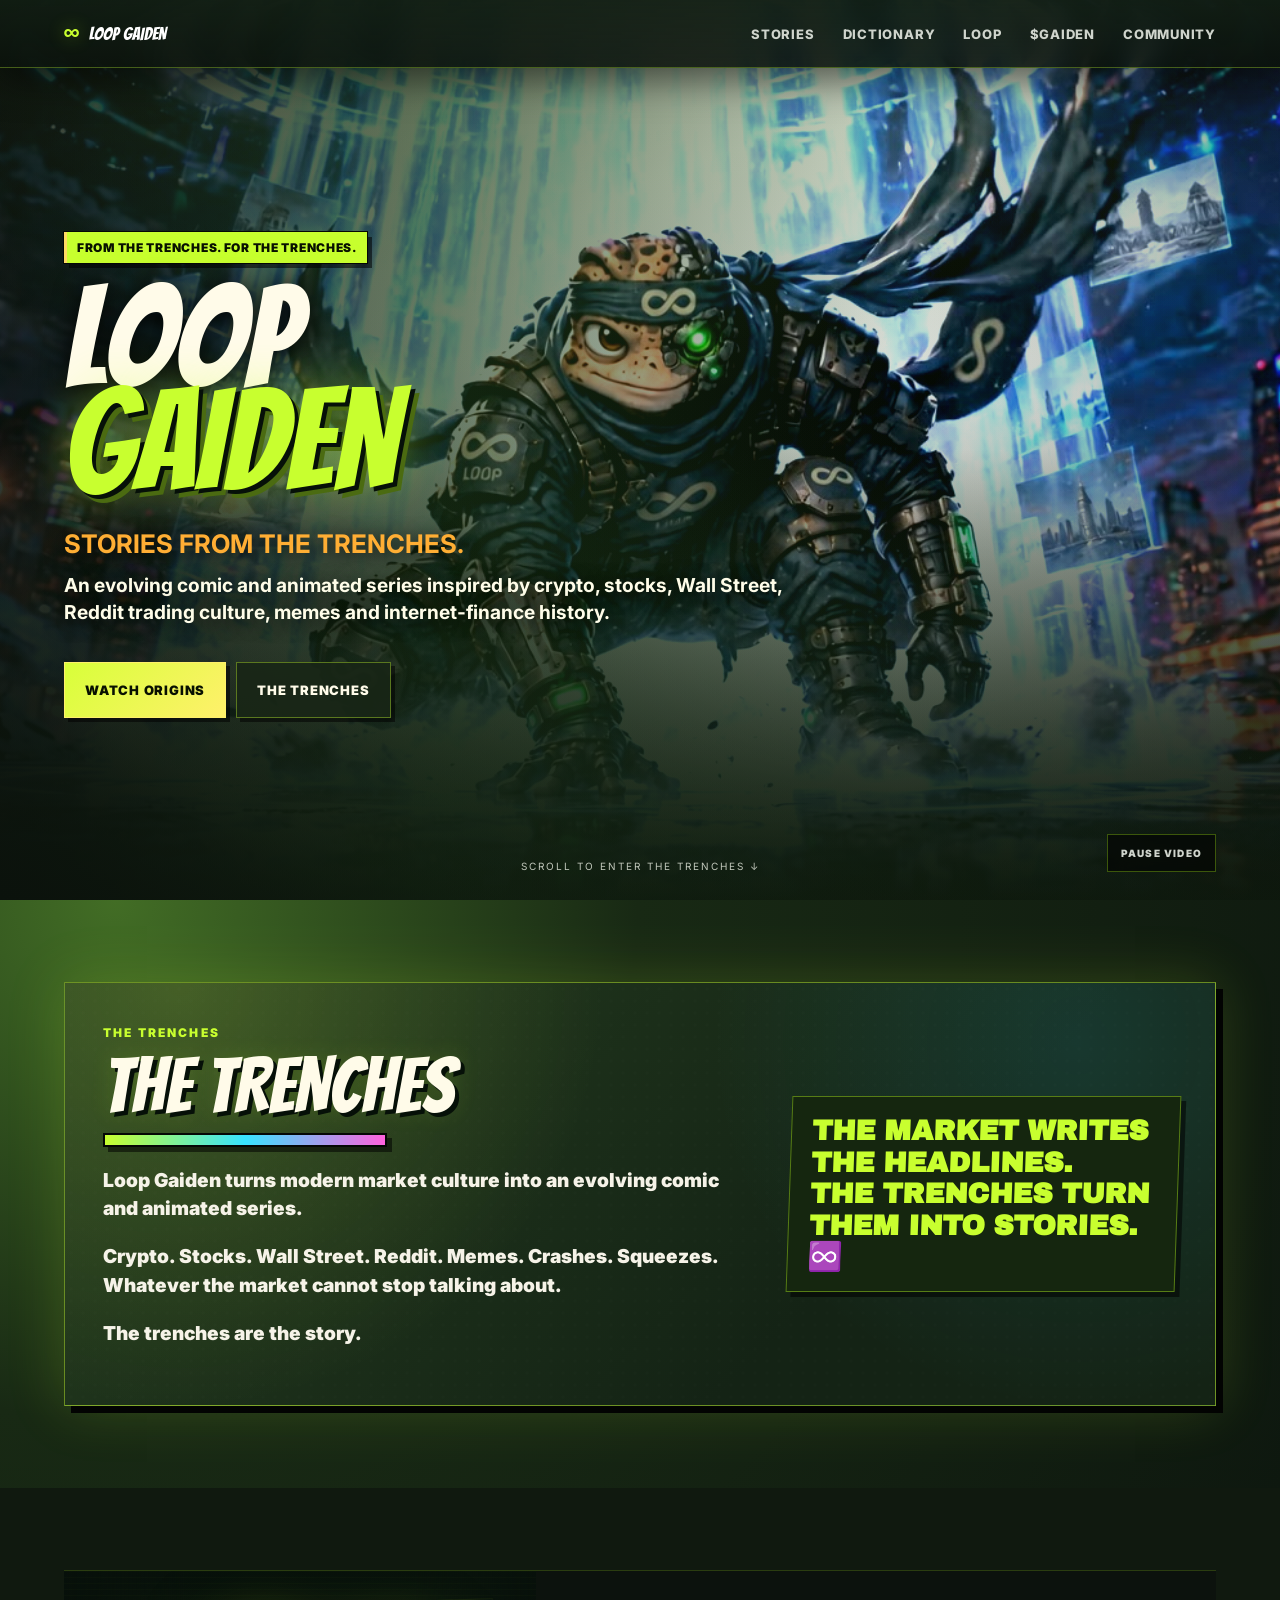
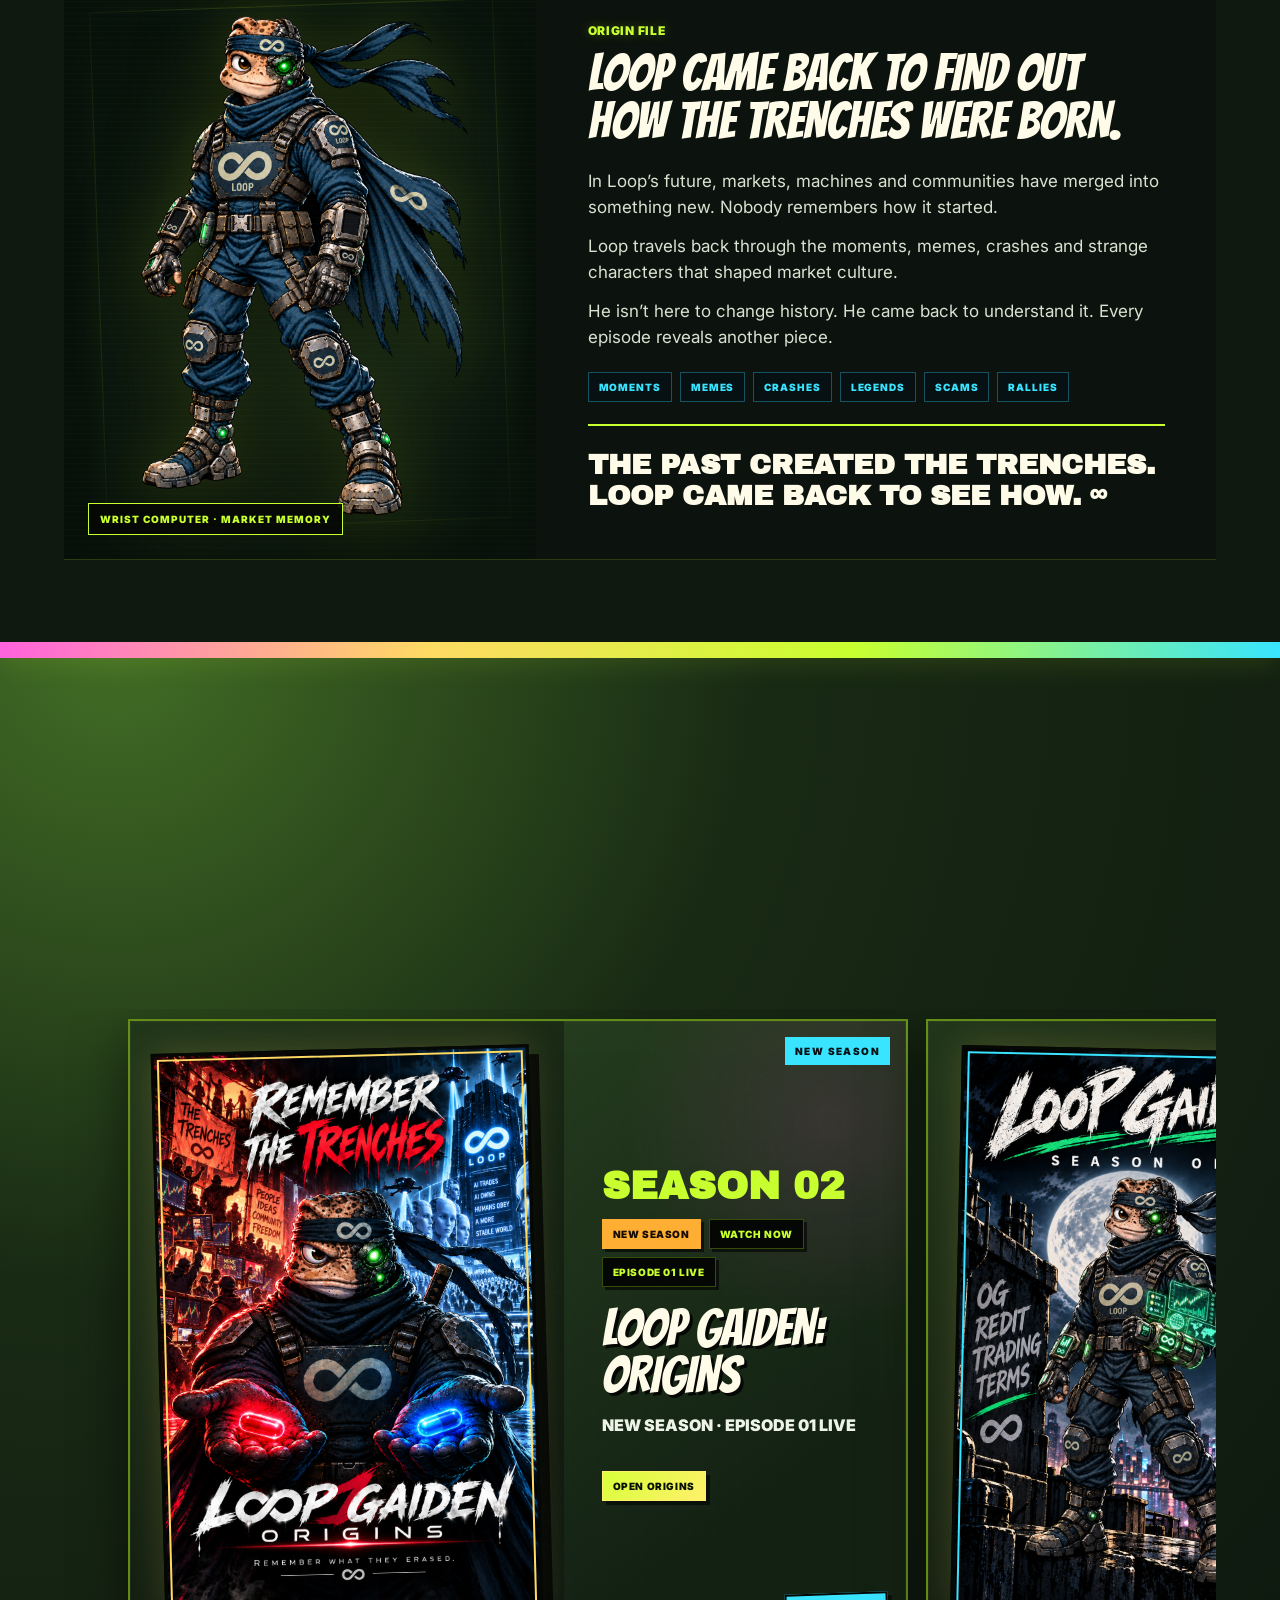
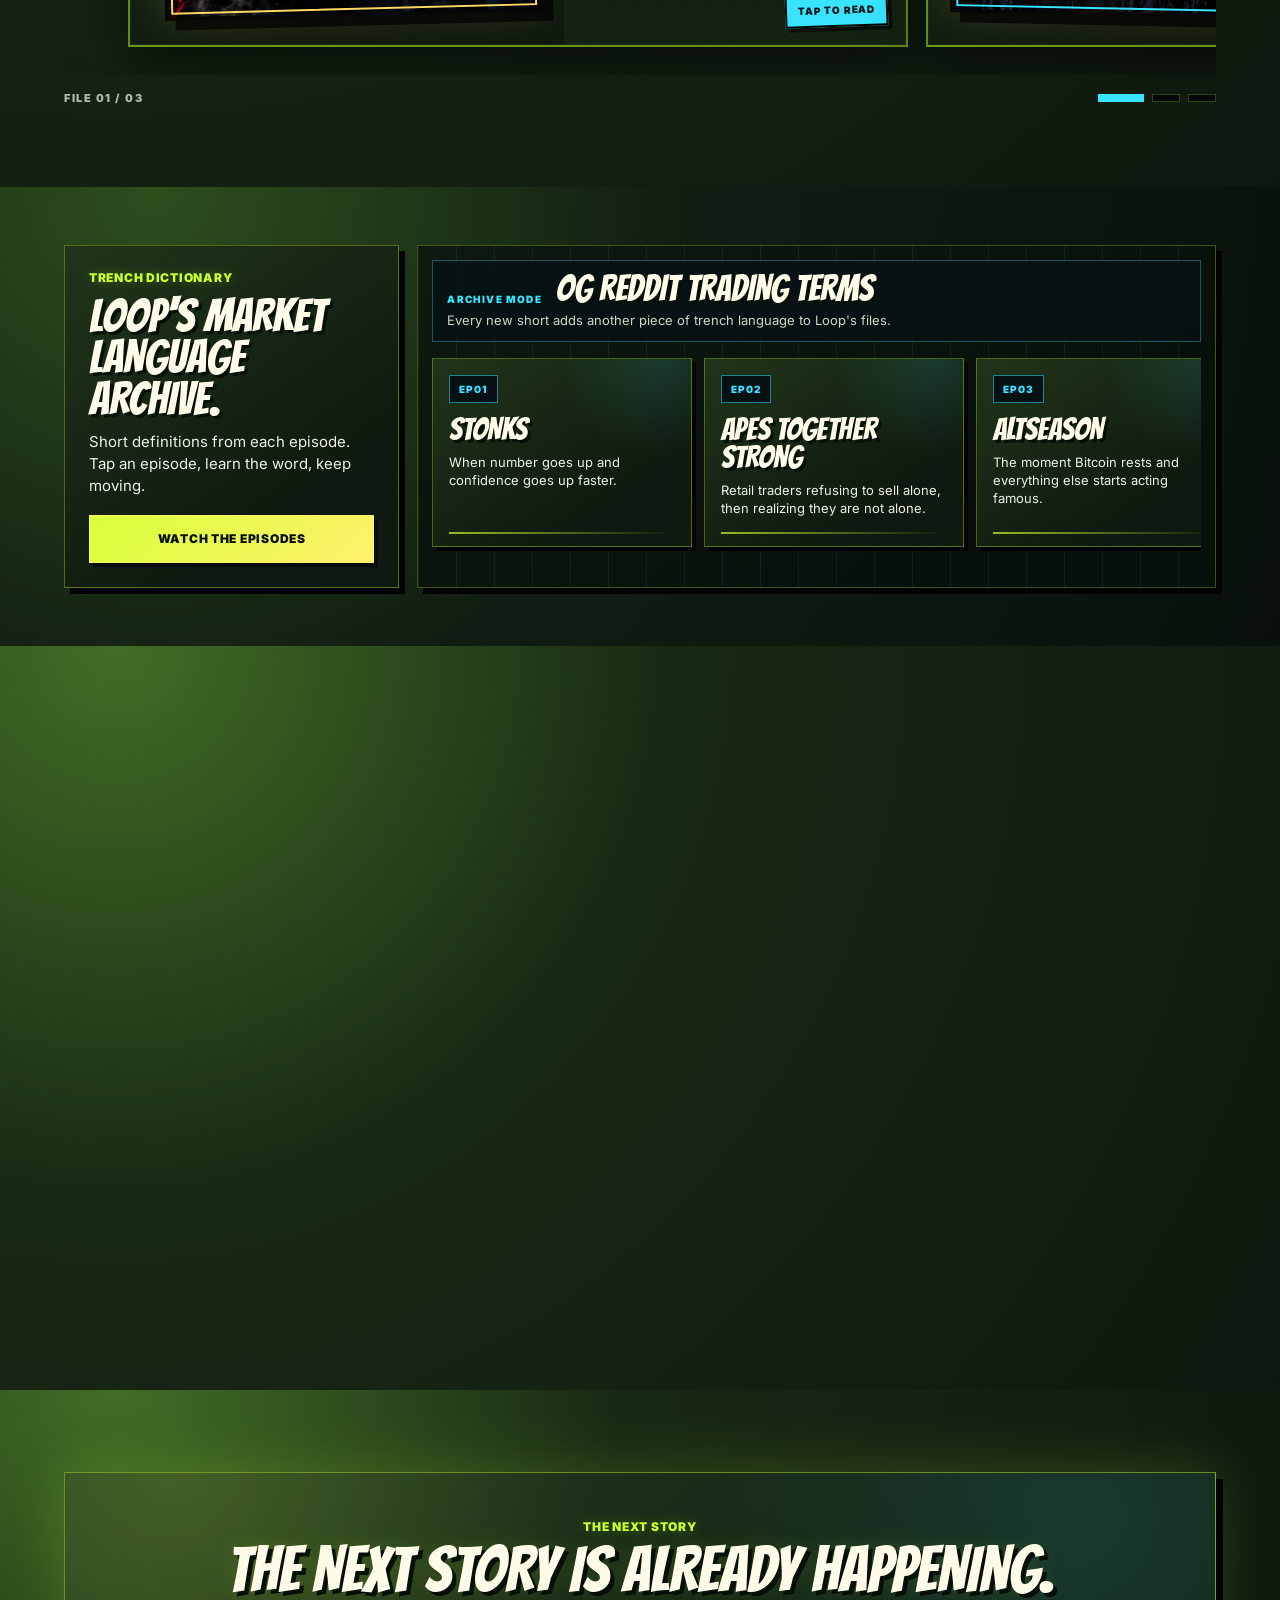
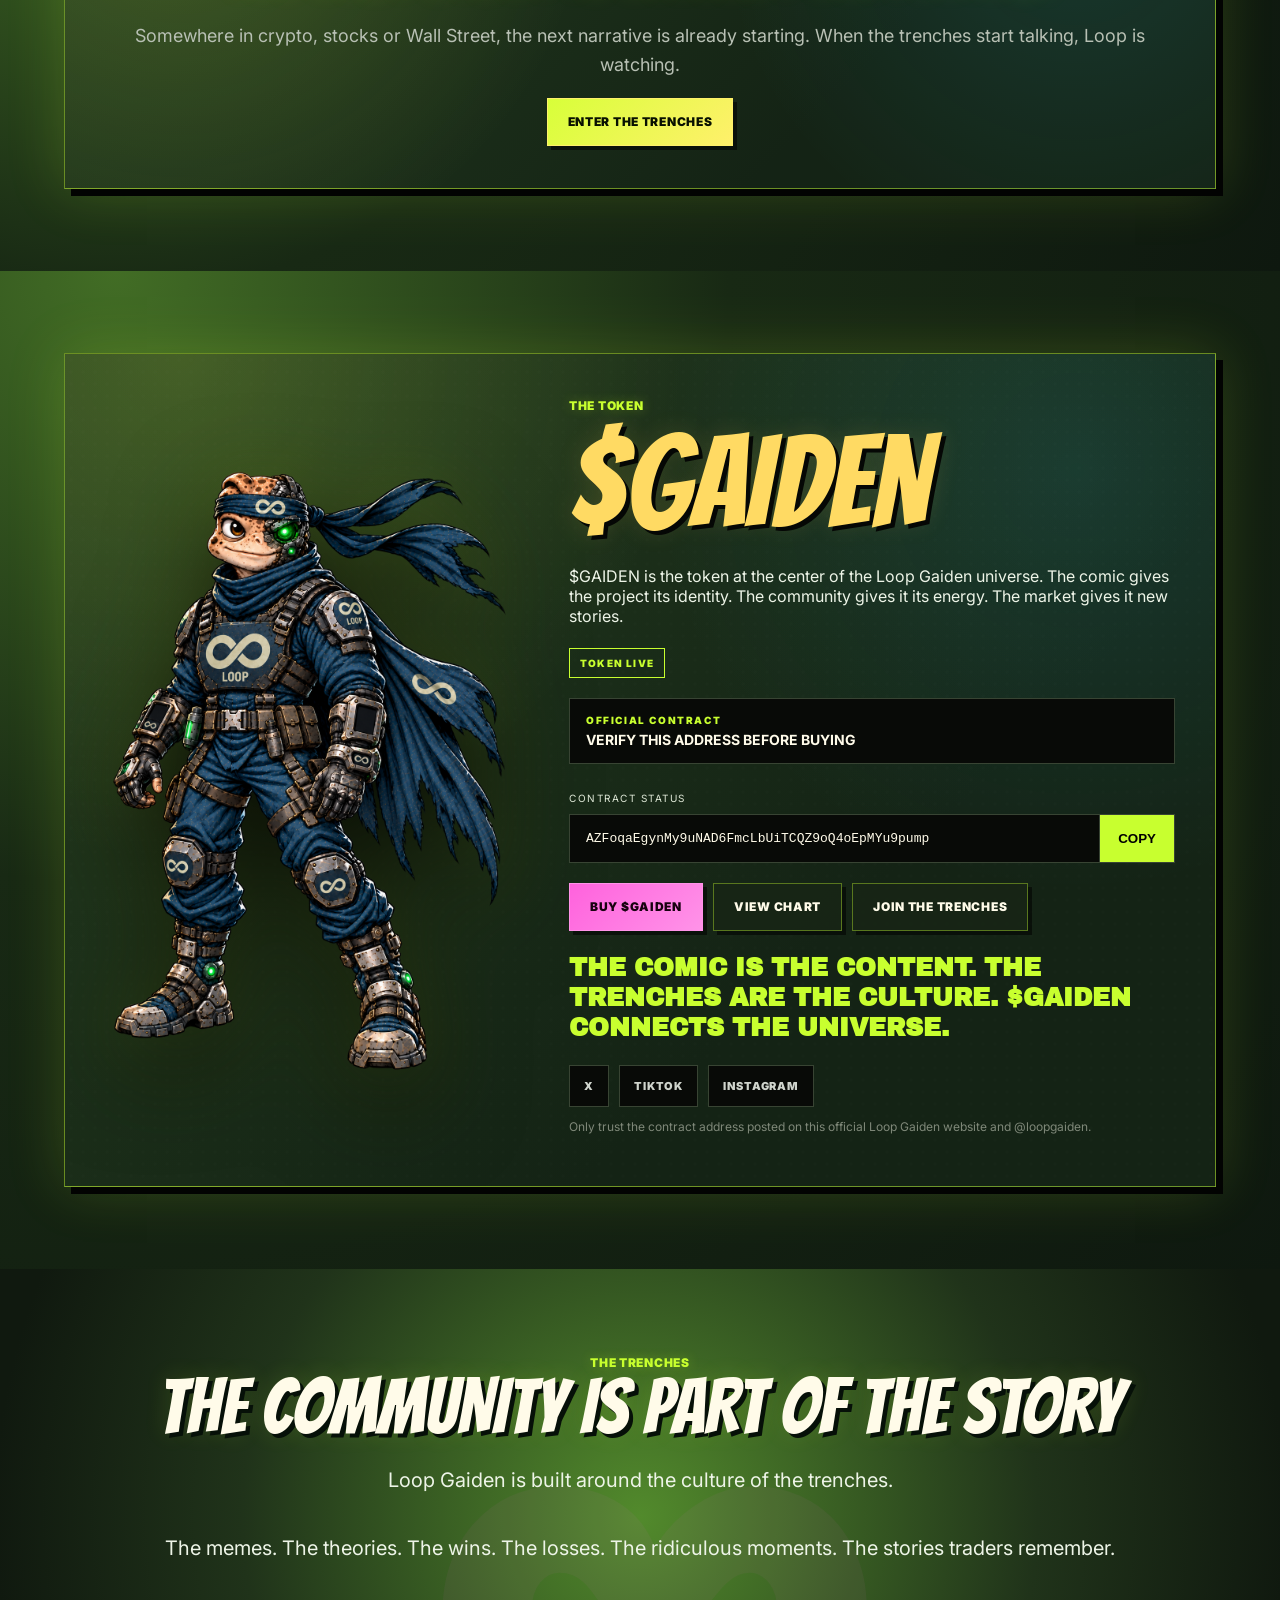
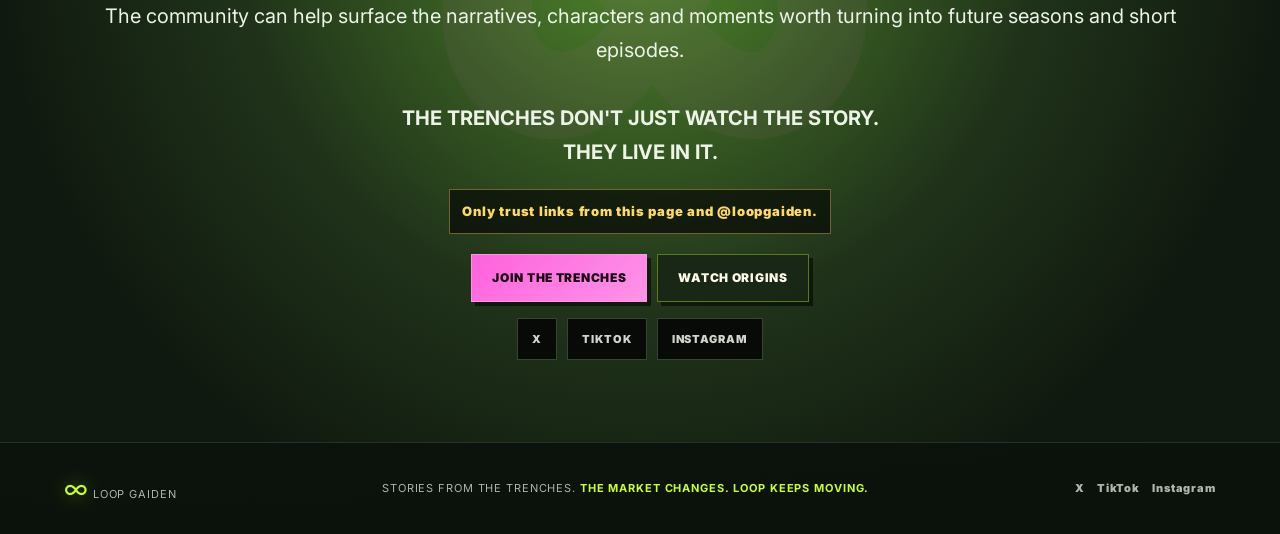
==== commit 18b7043e: "Add Loop Origins premiere" ====
--- a/index.html
+++ b/index.html
@@ -7,16 +7,16 @@
   <meta name="description" content="Loop Gaiden is an evolving comic and animated series inspired by crypto, stocks, Wall Street, Reddit trading culture, memes and internet-finance history." />
   <link rel="canonical" href="https://loopgaiden.com/" />
   <meta property="og:type" content="website" />
-  <meta property="og:url" content="https://loopgaiden.com/#issue-004" />
+  <meta property="og:url" content="https://loopgaiden.com/#issue-002" />
   <meta property="og:title" content="Loop Gaiden — Stories From the Trenches" />
   <meta property="og:description" content="Seasons and short episodes inspired by the markets, memes and internet-finance culture." />
-  <meta property="og:image" content="https://loopgaiden.com/assets/season1Cover.png?v=20260925-season-cover" />
-  <meta property="og:image:alt" content="Loop Gaiden Season 01 OG Reddit Trading Terms poster" />
+  <meta property="og:image" content="https://loopgaiden.com/assets/LoopOrigins.png?v=20260929-origins-poster" />
+  <meta property="og:image:alt" content="Loop Gaiden Origins poster" />
   <meta name="twitter:card" content="summary_large_image" />
   <meta name="twitter:title" content="Loop Gaiden — Stories From the Trenches" />
   <meta name="twitter:description" content="Seasons and short episodes inspired by the markets, memes and internet-finance culture." />
-  <meta name="twitter:image" content="https://loopgaiden.com/assets/season1Cover.png?v=20260925-season-cover" />
-  <meta name="twitter:image:alt" content="Loop Gaiden Season 01 OG Reddit Trading Terms poster" />
+  <meta name="twitter:image" content="https://loopgaiden.com/assets/LoopOrigins.png?v=20260929-origins-poster" />
+  <meta name="twitter:image:alt" content="Loop Gaiden Origins poster" />
   <title>Loop Gaiden — Enter the Trenches</title>
   <link rel="icon" href="assets/loop.png" type="image/png" />
   <link rel="apple-touch-icon" href="assets/loop.png" />
@@ -54,7 +54,7 @@
         <h1>LOOP<br><span>GAIDEN</span></h1>
         <p class="hero-line"><strong>STORIES FROM THE TRENCHES.</strong><br><span>An evolving comic and animated series inspired by crypto, stocks, Wall Street, Reddit trading culture, memes and internet-finance history.</span><br><small>The market changes.<br>The stories move with it.</small></p>
         <div class="hero-actions">
-          <a class="btn primary" href="#issue-004" data-open-issue="featuredSeason">WATCH SEASON 01</a>
+          <a class="btn primary" href="#issue-002" data-open-issue="loopOrigins">WATCH ORIGINS</a>
           <a class="btn" href="#trenches">THE TRENCHES</a>
           <a class="btn ghost" href="#token">BUY $GAIDEN</a>
         </div>
@@ -67,15 +67,14 @@
       <div class="latest-inner reveal">
         <div>
           <span class="kicker">NOW PLAYING</span>
-          <h2>SEASON 01: OG REDDIT TRADING TERMS</h2>
+          <h2>LOOP GAIDEN: ORIGINS</h2>
           <div class="launch-strip">
-            <span>SEASON 01</span>
-            <span>OG REDDIT TRADING TERMS</span>
-            <span>SEASON COMPLETE</span>
-            <span>10 EPISODES</span>
-          </div>
-        </div>
-        <button class="btn primary" type="button" data-open-issue="featuredSeason">OPEN SEASON</button>
+            <span>NEW SEASON</span>
+            <span>LOOP GAIDEN: ORIGINS</span>
+            <span>EPISODE 01 LIVE</span>
+          </div>
+        </div>
+        <button class="btn primary" type="button" data-open-issue="loopOrigins">OPEN ORIGINS</button>
       </div>
     </section>
 
@@ -143,15 +142,32 @@
       </div>
 
       <div class="lord-grid issue-slider" data-issue-slider>
-        <article class="lord-card farmer issue-cover reveal visible" data-ribbon="NEW SEASON" data-issue-key="featuredSeason" data-issue-target="story" role="button" tabindex="0" aria-controls="story" aria-expanded="false">
+        <article class="lord-card farmer issue-cover reveal visible" data-ribbon="NEW SEASON" data-issue-key="loopOrigins" data-issue-target="story" role="button" tabindex="0" aria-controls="story" aria-expanded="false">
+          <div class="cover-frame">
+            <img src="assets/LoopOrigins.png?v=20260929-origins-poster" alt="Loop Gaiden Origins poster" />
+          </div>
+          <div class="lord-info issue-card-info">
+            <div class="lord-index">SEASON 02</div>
+            <div class="issue-card-badges">
+              <span>NEW SEASON</span>
+              <span>WATCH NOW</span>
+              <span>01 EPISODE</span>
+            </div>
+            <h3>LOOP GAIDEN: ORIGINS</h3>
+            <p>NEW SEASON · EPISODE 01 LIVE</p>
+            <span class="status active issue-button" data-issue-label="OPEN ORIGINS" data-issue-key="loopOrigins">OPEN ORIGINS</span>
+          </div>
+        </article>
+
+        <article class="lord-card farmer issue-cover reveal visible next-file" data-ribbon="COMPLETE" data-issue-key="featuredSeason" data-issue-target="story" role="button" tabindex="0" aria-controls="story" aria-expanded="false">
           <div class="cover-frame">
             <img src="assets/season1Cover.png?v=20260925-season-cover" alt="Season 01 OG Reddit Trading Terms poster" />
           </div>
           <div class="lord-info issue-card-info">
             <div class="lord-index">SEASON 01</div>
             <div class="issue-card-badges">
-              <span>LIVE NOW</span>
-              <span>WATCH NOW</span>
+              <span>COMPLETE</span>
+              <span>ARCHIVE</span>
               <span>10 EPISODES</span>
             </div>
             <h3>OG REDDIT TRADING TERMS</h3>
@@ -163,7 +179,7 @@
         <article class="lord-card silhouette reveal visible"><div><b>NEXT</b><h3>???</h3><p>NEXT SEASON SEALED.</p><span>COMING NEXT</span></div></article>
       </div>
       <div class="issue-slider-status" aria-live="polite">
-        <span data-issue-slider-status>SEASON 01 / 02</span>
+        <span data-issue-slider-status>SEASON 02 / 03</span>
         <div class="issue-slider-dots" data-issue-slider-dots aria-label="Issue slider position"></div>
       </div>
       <div class="issue-unlock-cue reveal">
@@ -300,14 +316,14 @@
 
     <section id="story" class="section story issue-viewer" aria-hidden="true">
       <div class="section-head reveal">
-        <span>SEASON 01</span>
-        <h2>OG REDDIT TRADING TERMS</h2>
-        <p>Ten short episodes tracing the language and rituals of the early trenches.</p>
+          <span>SEASON 02</span>
+          <h2>LOOP GAIDEN: ORIGINS</h2>
+          <p>Episode 01 opens the forbidden archive and wakes the Trenches.</p>
       </div>
       <div class="scene-stack">
         <article class="issue-start reveal" id="issue-cover" data-issue-cover>
-          <div class="issue-start-cover"><img src="assets/season1Cover.png?v=20260925-season-cover" alt="Season 01 OG Reddit Trading Terms poster" /></div>
-          <div class="issue-start-copy"><span class="kicker">SEASON 01</span><h3>OG REDDIT TRADING TERMS</h3><p>Stonks. Apes. Altseason. Buttcoin. Gain Porn. Bogdanoff. FUD. Pizza Day. FOMO. Satoshi. Season 01 is complete.</p></div>
+          <div class="issue-start-cover"><img src="assets/LoopOrigins.png?v=20260929-origins-poster" alt="Loop Gaiden Origins poster" /></div>
+          <div class="issue-start-copy"><span class="kicker">SEASON 02</span><h3>THE FORBIDDEN ARCHIVE</h3><p>Gaiden returns from the past carrying the memory of the Trenches. The past has been remembered. The Trenches are waking up.</p></div>
         </article>
       </div>
     </section>
@@ -362,7 +378,7 @@
         <p class="official-warning">Only trust links from this page and @loopgaiden.</p>
         <div class="community-actions">
           <a class="btn primary" href="https://x.com/loopgaiden" target="_blank" rel="noopener">JOIN THE TRENCHES</a>
-          <button class="btn" type="button" data-open-issue="featuredSeason">WATCH SEASON 01</button>
+          <button class="btn" type="button" data-open-issue="loopOrigins">WATCH ORIGINS</button>
         </div>
         <div class="social-links community-socials" aria-label="Loop Gaiden social links">
           <a href="https://x.com/loopgaiden" target="_blank" rel="noopener">X</a>
@@ -397,7 +413,7 @@
   </footer>
 
   <div class="mobile-sticky">
-    <a href="#issue-004" data-open-issue="featuredSeason">Watch</a>
+    <a href="#issue-002" data-open-issue="loopOrigins">Watch</a>
     <a href="#token">Buy</a>
     <a href="#community">Community</a>
   </div>
